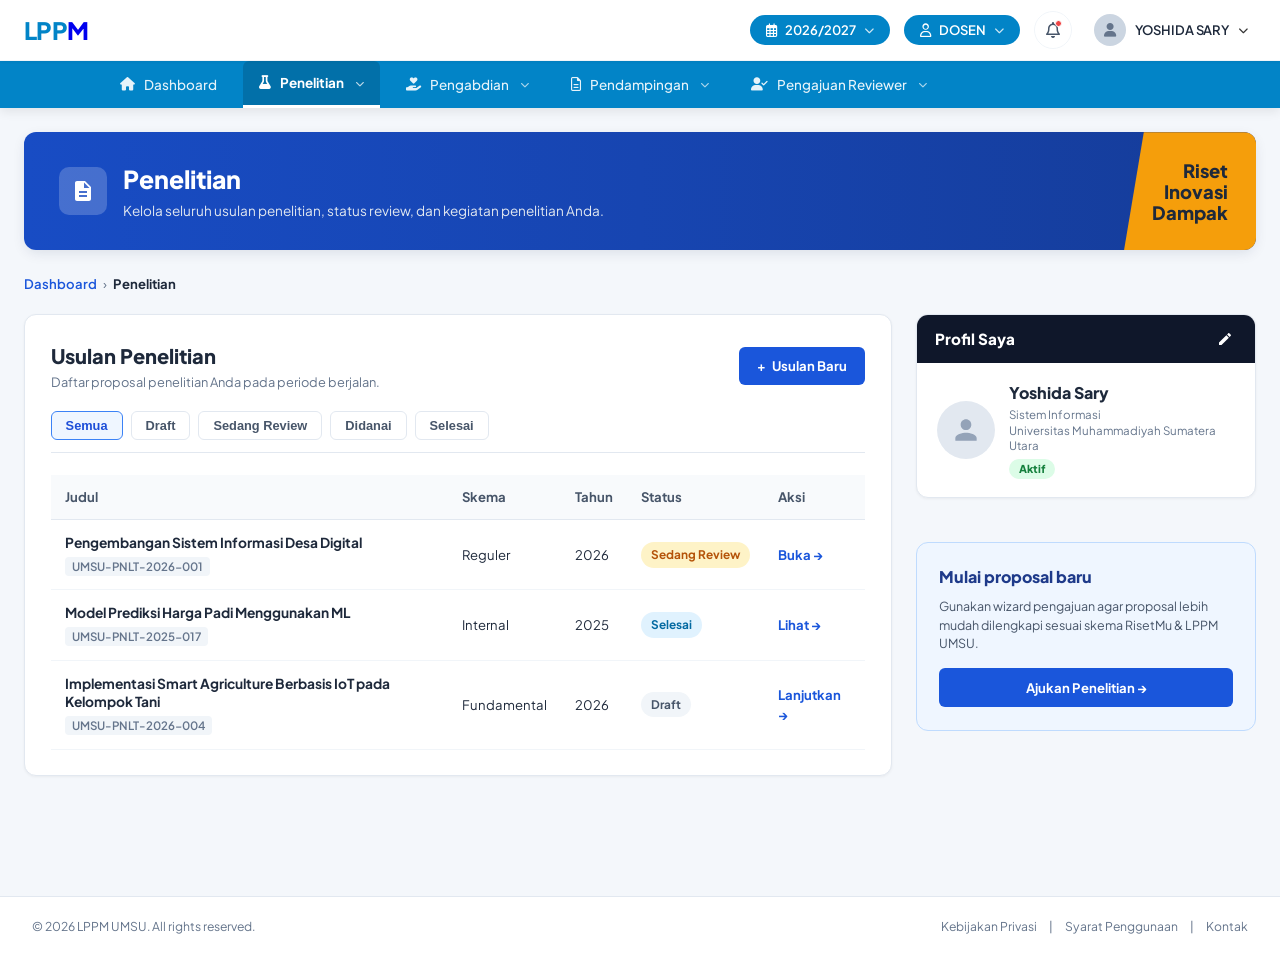
==== penelitian.html @ dc3ca631 "feat(usulan-baru): sinkronkan usulan-baru.html dan stylenya sesuai ok/usulan-baru1.html" ====
<!DOCTYPE html>
<html lang="id">
<head>
  <meta charset="UTF-8">
  <meta name="viewport" content="width=device-width, initial-scale=1.0">
  <title>Daftar Usulan Penelitian - LPPM UMSU</title>
  <meta name="description" content="Monitoring & Kelola Usulan Penelitian Dosen LPPM UMSU">
  <!-- Google Fonts: Plus Jakarta Sans & Inter -->
  <link rel="preconnect" href="https://fonts.googleapis.com">
  <link rel="preconnect" href="https://fonts.gstatic.com" crossorigin>
  <link href="https://fonts.googleapis.com/css2?family=Plus+Jakarta+Sans:wght@400;500;600;700;800&family=Inter:wght@400;500;600;700&display=swap" rel="stylesheet">
  <!-- Font Awesome 6 Icons -->
  <link rel="stylesheet" href="https://cdnjs.cloudflare.com/ajax/libs/font-awesome/6.5.1/css/all.min.css">
  <!-- Stylesheets -->
  <link rel="stylesheet" href="css/style.css?v=10">
  <link rel="stylesheet" href="css/penelitian.css?v=10">
  <link rel="icon" href="data:image/svg+xml,<svg xmlns=%22http://www.w3.org/2000/svg%22 viewBox=%220 0 100 100%22><text y=%22.9em%22 font-size=%2290%22>🎓</text></svg>">
</head>
<body>

  <!-- TOP HEADER / NAVBAR (EXACT MATCH IMAGE 1) -->
  <header class="top-header">
    <div class="header-container">
      <!-- Logo LPPM -->
      <a href="index.html" class="brand-logo" id="brand-logo" title="LPPM Home">
        <div class="brand-name">
          <span class="logo-riset">L<span class="logo-bulb-i">P</span>P</span><span class="logo-mu">M</span>
        </div>
      </a>

      <!-- Right Action Items -->
      <div class="header-actions">
        <!-- Academic Year Dropdown -->
        <div class="dropdown-wrapper">
          <button class="pill-btn nav-dropdown-btn" id="yearDropdownBtn" aria-expanded="false" title="Pilih Periode">
            <i class="fa-regular fa-calendar-days"></i>
            <span id="selectedYear">2026/2027</span>
            <i class="fa-solid fa-chevron-down arrow-icon"></i>
          </button>
          <div class="dropdown-menu" id="yearDropdownMenu">
            <div class="dropdown-item active" data-year="2026/2027"><i class="fa-solid fa-check"></i> 2026/2027 (Aktif)</div>
            <div class="dropdown-item" data-year="2025/2026">2025/2026</div>
            <div class="dropdown-item" data-year="2024/2025">2024/2025</div>
            <div class="dropdown-item" data-year="2023/2024">2023/2024</div>
          </div>
        </div>

        <!-- Role Dropdown -->
        <div class="dropdown-wrapper">
          <button class="pill-btn nav-dropdown-btn" id="roleDropdownBtn" aria-expanded="false" title="Ganti Peran">
            <i class="fa-regular fa-user"></i>
            <span id="selectedRole">DOSEN</span>
            <i class="fa-solid fa-chevron-down arrow-icon"></i>
          </button>
          <div class="dropdown-menu" id="roleDropdownMenu">
            <div class="dropdown-item active" data-role="DOSEN"><i class="fa-solid fa-check"></i> DOSEN</div>
            <div class="dropdown-item" data-role="REVIEWER">REVIEWER</div>
            <div class="dropdown-item" data-role="PENGUSUL">PENGUSUL</div>
            <div class="dropdown-item" data-role="ADMIN LPPM">ADMIN LPPM</div>
          </div>
        </div>

        <!-- Notification Bell -->
        <div class="dropdown-wrapper">
          <button class="icon-btn notif-btn" id="notifBtn" title="Notifikasi">
            <i class="fa-regular fa-bell"></i>
            <span class="notif-badge-dot"></span>
          </button>
          <div class="dropdown-menu notif-menu" id="notifMenu">
            <div class="notif-header">
              <span>Pemberitahuan</span>
              <span class="notif-tag">2 Baru</span>
            </div>
            <div class="notif-list">
              <div class="notif-item unread">
                <div class="notif-icon bg-blue"><i class="fa-solid fa-bullhorn"></i></div>
                <div class="notif-text">
                  <strong>Pengumuman Pendanaan 2026</strong>
                  <p>Administrasi pendanaan proposal penelitian dan PKM telah resmi diumumkan.</p>
                  <small>Hari ini, 08:30 WIB</small>
                </div>
              </div>
              <div class="notif-item unread">
                <div class="notif-icon bg-green"><i class="fa-solid fa-circle-check"></i></div>
                <div class="notif-text">
                  <strong>Proposal Diterima</strong>
                  <p>Pengabdian Kemitraan Masyarakat Ranting Aisyiyah telah disetujui.</p>
                  <small>Kemarin, 14:15 WIB</small>
                </div>
              </div>
            </div>
          </div>
        </div>

        <!-- User Profile Pill -->
        <div class="dropdown-wrapper">
          <button class="user-profile-btn" id="userProfileBtn" aria-expanded="false">
            <div class="user-avatar-circle">
              <i class="fa-solid fa-user"></i>
            </div>
            <span class="user-name">YOSHIDA SARY</span>
            <i class="fa-solid fa-chevron-down arrow-icon"></i>
          </button>
          <div class="dropdown-menu user-menu" id="userMenu">
            <div class="user-menu-header">
              <strong>Yoshida Sary, M.Kom.</strong>
              <small>NIDN: 0123456789</small>
            </div>
            <div class="dropdown-divider"></div>
            <a href="index.html#profil" class="dropdown-item"><i class="fa-regular fa-id-card"></i> Profil Lengkap</a>
            <a href="#" class="dropdown-item" onclick="showToast('Fitur Pengaturan Akun')"><i class="fa-solid fa-sliders"></i> Pengaturan Akun</a>
            <a href="#" class="dropdown-item" onclick="showToast('Fitur Ganti Sandi')"><i class="fa-solid fa-key"></i> Ganti Password</a>
            <div class="dropdown-divider"></div>
            <a href="#" class="dropdown-item text-danger" onclick="showToast('Sesi tetap aktif')"><i class="fa-solid fa-arrow-right-from-bracket"></i> Keluar</a>
          </div>
        </div>
      </div>
    </div>
  </header>

  <!-- SUB NAVIGATION MENU (EXACT MATCH IMAGE 1) -->
  <nav class="sub-nav">
    <div class="sub-nav-container">
      <ul class="nav-links">
        <li class="nav-item">
          <a href="index.html" class="nav-link" id="navDashboard">
            <i class="fa-solid fa-house"></i>
            <span>Dashboard</span>
          </a>
        </li>
        <li class="nav-item has-dropdown active">
          <a href="penelitian.html" class="nav-link">
            <i class="fa-solid fa-flask"></i>
            <span>Penelitian</span>
            <i class="fa-solid fa-chevron-down sub-arrow"></i>
          </a>
          <ul class="sub-dropdown">
            <li><a href="penelitian.html">Usulan Baru</a></li>
            <li><a href="penelitian.html">Riwayat Usulan Penelitian</a></li>
            <li><a href="#" onclick="showToast('Menu Laporan Kemajuan')">Laporan Kemajuan</a></li>
            <li><a href="#" onclick="showToast('Menu Laporan Akhir')">Laporan Akhir</a></li>
          </ul>
        </li>
        <li class="nav-item has-dropdown">
          <a href="#" class="nav-link">
            <i class="fa-solid fa-hand-holding-heart"></i>
            <span>Pengabdian</span>
            <i class="fa-solid fa-chevron-down sub-arrow"></i>
          </a>
          <ul class="sub-dropdown">
            <li><a href="#" onclick="showToast('Menu Usulan Baru Pengabdian')">Usulan Baru Pengabdian</a></li>
            <li><a href="#" onclick="showToast('Menu Riwayat Pengabdian')">Riwayat Usulan Pengabdian</a></li>
            <li><a href="#" onclick="showToast('Menu Laporan Kemajuan')">Laporan Kemajuan</a></li>
            <li><a href="#" onclick="showToast('Menu Laporan Akhir')">Laporan Akhir</a></li>
          </ul>
        </li>
        <li class="nav-item has-dropdown">
          <a href="#" class="nav-link">
            <i class="fa-regular fa-file-lines"></i>
            <span>Pendampingan</span>
            <i class="fa-solid fa-chevron-down sub-arrow"></i>
          </a>
          <ul class="sub-dropdown">
            <li><a href="#" onclick="showToast('Menu Pendampingan Artikel Ilmiah')">Pendampingan Artikel</a></li>
            <li><a href="#" onclick="showToast('Menu Pendampingan Proposal Hibah')">Pendampingan Proposal</a></li>
          </ul>
        </li>
        <li class="nav-item has-dropdown">
          <a href="#" class="nav-link">
            <i class="fa-solid fa-user-check"></i>
            <span>Pengajuan Reviewer</span>
            <i class="fa-solid fa-chevron-down sub-arrow"></i>
          </a>
          <ul class="sub-dropdown">
            <li><a href="#" onclick="showToast('Pendaftaran Reviewer Nasional')">Formulir Pengajuan Reviewer</a></li>
            <li><a href="#" onclick="showToast('Status Pengajuan Reviewer')">Status Seleksi Reviewer</a></li>
          </ul>
        </li>
      </ul>
    </div>
  </nav>


  <!-- MAIN CONTAINER -->
  <main class="app-container">

    <!-- PENELITIAN BANNER WITH YELLOW POLYGON (EXACT SCREENSHOT MATCH) -->
    <div class="penelitian-header-banner">
      <div class="penelitian-header-left">
        <div class="penelitian-header-icon">
          <svg viewBox="0 0 24 24" width="24" height="24" fill="#ffffff"><path d="M14 2H6c-1.1 0-1.99.9-1.99 2L4 20c0 1.1.89 2 1.99 2H18c1.1 0 2-.9 2-2V8l-6-6zm2 16H8v-2h8v2zm0-4H8v-2h8v2zm-3-5V3.5L18.5 9H13z"/></svg>
        </div>
        <div class="penelitian-header-text">
          <h2>Penelitian</h2>
          <p>Kelola seluruh usulan penelitian, status review, dan kegiatan penelitian Anda.</p>
        </div>
      </div>

      <!-- Yellow Angle Polygon Motto -->
      <div class="yellow-motto-polygon">
        <span>Riset</span>
        <span>Inovasi</span>
        <span>Dampak</span>
      </div>
    </div>

    <!-- BREADCRUMB -->
    <div class="breadcrumb-nav">
      <a href="index.html">Dashboard</a> &rsaquo; <span>Penelitian</span>
    </div>

    <!-- 2-COL LAYOUT -->
    <div class="dashboard-grid-layout">

      <!-- LEFT COLUMN: USULAN PENELITIAN TABLE -->
      <div class="grid-col-left">
        <div class="usulan-table-card">
          <div class="usulan-card-header">
            <div>
              <h3>Usulan Penelitian</h3>
              <p>Daftar proposal penelitian Anda pada periode berjalan.</p>
            </div>
            <!-- Button + Usulan Baru links to wizard -->
            <a href="usulan-baru.html" class="btn-primary-blue">
              <span>+</span> Usulan Baru
            </a>
          </div>

          <!-- Filter Tabs -->
          <div class="filter-tabs-row">
            <button class="filter-tab-pill active" data-filter="all">Semua</button>
            <button class="filter-tab-pill" data-filter="draft">Draft</button>
            <button class="filter-tab-pill" data-filter="review">Sedang Review</button>
            <button class="filter-tab-pill" data-filter="funded">Didanai</button>
            <button class="filter-tab-pill" data-filter="done">Selesai</button>
          </div>

          <!-- Data Table -->
          <div class="data-table-container">
            <table class="lppm-table">
              <thead>
                <tr>
                  <th>Judul</th>
                  <th>Skema</th>
                  <th>Tahun</th>
                  <th>Status</th>
                  <th>Aksi</th>
                </tr>
              </thead>
              <tbody>
                <!-- Row 1 -->
                <tr class="proposal-data-row" data-status="review">
                  <td class="proposal-title-cell">
                    <h5>Pengembangan Sistem Informasi Desa Digital</h5>
                    <span>UMSU-PNLT-2026-001</span>
                  </td>
                  <td>Reguler</td>
                  <td>2026</td>
                  <td>
                    <span class="badge-status-pill review">Sedang Review</span>
                  </td>
                  <td>
                    <a href="usulan-baru.html" class="action-link-arrow">Buka &rarr;</a>
                  </td>
                </tr>

                <!-- Row 2 -->
                <tr class="proposal-data-row" data-status="done">
                  <td class="proposal-title-cell">
                    <h5>Model Prediksi Harga Padi Menggunakan ML</h5>
                    <span>UMSU-PNLT-2025-017</span>
                  </td>
                  <td>Internal</td>
                  <td>2025</td>
                  <td>
                    <span class="badge-status-pill done">Selesai</span>
                  </td>
                  <td>
                    <a href="javascript:void(0)" class="action-link-arrow" onclick="showToast('Menampilkan arsip usulan selesai')">Lihat &rarr;</a>
                  </td>
                </tr>

                <!-- Row 3 (Draft example to demonstrate filtering) -->
                <tr class="proposal-data-row" data-status="draft">
                  <td class="proposal-title-cell">
                    <h5>Implementasi Smart Agriculture Berbasis IoT pada Kelompok Tani</h5>
                    <span>UMSU-PNLT-2026-004</span>
                  </td>
                  <td>Fundamental</td>
                  <td>2026</td>
                  <td>
                    <span class="badge-status-pill" style="background:#f1f5f9; color:#475569;">Draft</span>
                  </td>
                  <td>
                    <a href="usulan-baru.html" class="action-link-arrow">Lanjutkan &rarr;</a>
                  </td>
                </tr>
              </tbody>
            </table>
          </div>
        </div>
      </div>

      <!-- RIGHT COLUMN: PROFIL & CALL TO ACTION -->
      <div class="grid-col-right">

        <!-- PROFIL SAYA (COMPACT) -->
        <div class="sidebar-panel-card">
          <div class="panel-navy-header">
            <h3>Profil Saya</h3>
            <button class="panel-header-btn" title="Edit Profil">
              <svg viewBox="0 0 24 24"><path d="M3 17.25V21h3.75L17.81 9.94l-3.75-3.75L3 17.25zM20.71 7.04c.39-.39.39-1.02 0-1.41l-2.34-2.34c-.39-.39-1.02-.39-1.41 0l-1.83 1.83 3.75 3.75 1.83-1.83z"/></svg>
            </button>
          </div>

          <div class="profile-panel-body">
            <div class="profile-avatar-row" style="margin-bottom: 0;">
              <div class="avatar-large-circle">
                <svg viewBox="0 0 24 24"><path d="M12 12c2.21 0 4-1.79 4-4s-1.79-4-4-4-4 1.79-4 4 1.79 4 4 4zm0 2c-2.67 0-8 1.34-8 4v2h16v-2c0-2.66-5.33-4-8-4z"/></svg>
              </div>
              <div class="profile-info-text">
                <h4>Yoshida Sary</h4>
                <p>Sistem Informasi</p>
                <p>Universitas Muhammadiyah Sumatera Utara</p>
                <span class="status-active-pill">Aktif</span>
              </div>
            </div>
          </div>
        </div>

        <!-- MULAI PROPOSAL BARU CTA CARD (MATCHES IMAGE 3) -->
        <div class="new-proposal-cta-card">
          <h4>Mulai proposal baru</h4>
          <p>Gunakan wizard pengajuan agar proposal lebih mudah dilengkapi sesuai skema RisetMu &amp; LPPM UMSU.</p>
          <a href="usulan-baru.html" class="btn-primary-blue" style="justify-content: center; padding: 10px;">
            Ajukan Penelitian &rarr;
          </a>
        </div>

      </div>

    </div>
  </main>

  <!-- FOOTER -->
  <footer class="site-footer">
    <div>&copy; 2026 LPPM UMSU. All rights reserved.</div>
    <div class="footer-links">
      <a href="javascript:void(0)">Kebijakan Privasi</a>
      <span>|</span>
      <a href="javascript:void(0)">Syarat Penggunaan</a>
      <span>|</span>
      <a href="javascript:void(0)">Kontak</a>
    </div>
  </footer>

  <script src="js/app.js"></script>
  <script src="js/penelitian.js"></script>
</body>
</html>
---- css/style.css ----
/* ==========================================================================
   RisetMu Dashboard - Official Design System
   ========================================================================== */

:root {
  --font-main: 'Plus Jakarta Sans', 'Inter', -apple-system, BlinkMacSystemFont, sans-serif;

  /* Primary Theme Palette */
  --primary-navy: #0284c7;
  --primary-navy-dark: #0369a1;
  --primary-navy-light: #38bdf8;
  --accent-blue: #0284c7;
  --accent-cyan: #0ea5e9;

  /* Stat Card Colors */
  --card-coral: #ff3b68;
  --card-coral-end: #ff5c82;
  --card-cyan: #0099bb;
  --card-cyan-end: #00b8dc;
  --card-gold: #f59e0b;
  --card-gold-end: #fbbf24;
  --card-green: #059669;
  --card-green-end: #10b981;

  /* Chart Colors */
  --chart-purple: #7c3aed;
  --chart-pink: #d946ef;

  /* Neutral Palette */
  --bg-page: #f1f3f7;
  --bg-white: #ffffff;
  --border-light: #e2e8f0;
  --border-subtle: #f1f5f9;
  --text-main: #1e293b;
  --text-muted: #64748b;
  --text-light: #94a3b8;
  --text-blue: #1d4ed8;

  /* Elevation Shadows */
  --shadow-sm: 0 1px 3px rgba(0, 0, 0, 0.05);
  --shadow-md: 0 4px 12px rgba(0, 0, 0, 0.04);
  --shadow-lg: 0 10px 25px rgba(0, 0, 0, 0.06);
  --shadow-card: 0 6px 18px rgba(30, 41, 95, 0.06);

  /* Transitions */
  --transition-fast: 0.15s ease;
  --transition-normal: 0.25s ease;
}

/* CSS Reset & Defaults */
*,
*::before,
*::after {
  box-sizing: border-box;
  margin: 0;
  padding: 0;
}

body {
  font-family: var(--font-main);
  background-color: var(--bg-page);
  color: var(--text-main);
  line-height: 1.5;
  min-height: 100vh;
  display: flex;
  flex-direction: column;
  -webkit-font-smoothing: antialiased;
}

/* --------------------------------------------------------------------------
   TOP HEADER
   -------------------------------------------------------------------------- */
.top-header {
  background-color: var(--bg-white);
  border-bottom: 1px solid var(--border-light);
  position: sticky;
  top: 0;
  z-index: 1100;
  box-shadow: var(--shadow-sm);
}

.header-container {
  max-width: 1400px;
  margin: 0 auto;
  padding: 10px 24px;
  display: flex;
  align-items: center;
  justify-content: space-between;
}

/* Brand Logo */
.brand-logo {
  display: flex;
  align-items: center;
  gap: 8px;
  text-decoration: none;
  cursor: pointer;
}

.brand-name {
  font-size: 24px;
  font-weight: 800;
  letter-spacing: -0.03em;
  line-height: 1;
}

.logo-riset {
  color: #0284c7;
  position: relative;
}

.logo-bulb-i {
  color: #0284c7;
  position: relative;
}

/* Header Actions */
.header-actions {
  display: flex;
  align-items: center;
  gap: 14px;
}

.dropdown-wrapper {
  position: relative;
}

.pill-btn {
  background-color: var(--primary-navy);
  color: #ffffff;
  border: none;
  border-radius: 20px;
  padding: 7px 16px;
  font-size: 13px;
  font-weight: 600;
  font-family: var(--font-main);
  display: inline-flex;
  align-items: center;
  gap: 8px;
  cursor: pointer;
  transition: background-color var(--transition-fast), transform var(--transition-fast);
}

.pill-btn:hover {
  background-color: var(--primary-navy-light);
}

.arrow-icon {
  font-size: 10px;
  opacity: 0.8;
  transition: transform var(--transition-fast);
}

.pill-btn[aria-expanded="true"] .arrow-icon,
.user-profile-btn[aria-expanded="true"] .arrow-icon {
  transform: rotate(180deg);
}

/* Notification Button */
.icon-btn.notif-btn {
  width: 38px;
  height: 38px;
  border-radius: 50%;
  background: transparent;
  border: 1px solid var(--border-light);
  color: #475569;
  font-size: 16px;
  display: flex;
  align-items: center;
  justify-content: center;
  position: relative;
  cursor: pointer;
  transition: all var(--transition-fast);
}

.icon-btn.notif-btn:hover {
  background: #f8fafc;
  color: var(--primary-navy);
  border-color: #cbd5e1;
}

.notif-badge-dot {
  position: absolute;
  top: 8px;
  right: 9px;
  width: 7px;
  height: 7px;
  border-radius: 50%;
  background-color: #ef4444;
  border: 1.5px solid #ffffff;
}

/* User Profile Header Button */
.user-profile-btn {
  background: transparent;
  border: none;
  display: flex;
  align-items: center;
  gap: 9px;
  cursor: pointer;
  padding: 4px 8px;
  border-radius: 20px;
  transition: background var(--transition-fast);
  font-family: var(--font-main);
}

.user-profile-btn:hover {
  background: #f1f5f9;
}

.user-avatar-circle {
  width: 32px;
  height: 32px;
  border-radius: 50%;
  background-color: #cbd5e1;
  color: #64748b;
  display: flex;
  align-items: center;
  justify-content: center;
  font-size: 14px;
}

.user-name {
  font-size: 13px;
  font-weight: 600;
  color: var(--text-main);
  letter-spacing: -0.01em;
}

/* Generic Dropdown Menu Styling */
.dropdown-menu {
  position: absolute;
  top: calc(100% + 8px);
  right: 0;
  background: #ffffff;
  border: 1px solid var(--border-light);
  border-radius: 12px;
  box-shadow: var(--shadow-lg);
  min-width: 180px;
  padding: 6px;
  display: none;
  z-index: 1000;
  animation: fadeInDown 0.18s ease-out;
}

.dropdown-menu.show {
  display: block;
}

@keyframes fadeInDown {
  from {
    opacity: 0;
    transform: translateY(-8px);
  }

  to {
    opacity: 1;
    transform: translateY(0);
  }
}

.dropdown-item {
  padding: 8px 14px;
  font-size: 13px;
  color: #334155;
  border-radius: 8px;
  display: flex;
  align-items: center;
  gap: 10px;
  cursor: pointer;
  text-decoration: none;
  transition: background var(--transition-fast), color var(--transition-fast);
}

.dropdown-item:hover {
  background: #f1f5f9;
  color: var(--primary-navy);
}

.dropdown-item.active {
  background: #eff6ff;
  color: var(--accent-blue);
  font-weight: 600;
}

.dropdown-divider {
  height: 1px;
  background-color: var(--border-light);
  margin: 4px 0;
}

.text-danger {
  color: #dc2626 !important;
}

.text-danger:hover {
  background: #fef2f2 !important;
}

/* Notification Menu specific */
.notif-menu {
  width: 320px;
  padding: 0;
  overflow: hidden;
}

.notif-header {
  padding: 12px 16px;
  background: #f8fafc;
  border-bottom: 1px solid var(--border-light);
  display: flex;
  justify-content: space-between;
  align-items: center;
  font-size: 13px;
  font-weight: 700;
  color: var(--text-main);
}

.notif-tag {
  background: #fee2e2;
  color: #dc2626;
  font-size: 11px;
  font-weight: 600;
  padding: 2px 8px;
  border-radius: 12px;
}

.notif-list {
  max-height: 280px;
  overflow-y: auto;
}

.notif-item {
  display: flex;
  gap: 12px;
  padding: 12px 16px;
  border-bottom: 1px solid #f1f5f9;
  cursor: pointer;
  transition: background var(--transition-fast);
}

.notif-item:hover {
  background: #f8fafc;
}

.notif-item.unread {
  background: #f0f7ff;
}

.notif-icon {
  width: 32px;
  height: 32px;
  border-radius: 50%;
  display: flex;
  align-items: center;
  justify-content: center;
  font-size: 14px;
  flex-shrink: 0;
}

.bg-blue {
  background: #dbeafe;
  color: #2563eb;
}

.bg-green {
  background: #dcfce7;
  color: #16a34a;
}

.notif-text strong {
  display: block;
  font-size: 12.5px;
  color: #1e293b;
  margin-bottom: 2px;
}

.notif-text p {
  font-size: 12px;
  color: #64748b;
  margin-bottom: 4px;
  line-height: 1.35;
}

.notif-text small {
  font-size: 11px;
  color: #94a3b8;
}

.user-menu-header {
  padding: 10px 14px 8px;
}

.user-menu-header strong {
  display: block;
  font-size: 13px;
  color: #0f172a;
}

.user-menu-header small {
  font-size: 11.5px;
  color: #64748b;
}

/* --------------------------------------------------------------------------
   SUB NAVIGATION
   -------------------------------------------------------------------------- */
.sub-nav {
  background-color: var(--primary-navy);
  color: #ffffff;
  box-shadow: 0 4px 10px rgba(0, 0, 0, 0.08);
  position: relative;
  z-index: 1000;
  /* Pastikan selalu berada di atas hero-card dan elemen konten */
}

.sub-nav-container {
  max-width: 1400px;
  margin: 0 auto;
  padding: 0 24px;
  position: relative;
}

.nav-item {
  position: relative;
}

.nav-links {
  list-style: none;
  display: flex;
  align-items: center;
  gap: 10px;
  margin-left: 80px;
  overflow: visible;
}

.nav-link {
  display: flex;
  align-items: center;
  gap: 9px;
  padding: 12px 16px;
  color: rgba(255, 255, 255, 0.9);
  text-decoration: none;
  font-size: 13.5px;
  font-weight: 500;
  white-space: nowrap;
  border-radius: 6px 6px 0 0;
  transition: all var(--transition-fast);
}

.nav-link:hover {
  color: #ffffff;
  background-color: rgba(255, 255, 255, 0.08);
}

.nav-item.active .nav-link {
  color: #ffffff;
  font-weight: 700;
  background-color: rgba(0, 0, 0, 0.15);
  border-bottom: 3px solid #ffffff;
}

.sub-arrow {
  font-size: 9px;
  opacity: 0.75;
  margin-left: 2px;
  transition: transform 0.2s ease;
}

.nav-item.has-dropdown:hover .sub-arrow,
.nav-item.has-dropdown.show .sub-arrow {
  transform: rotate(180deg);
}

/* Sub-nav Dropdowns */
.sub-dropdown {
  position: absolute;
  top: 100%;
  left: 0;
  background: #ffffff;
  border-radius: 10px;
  box-shadow: 0 14px 30px rgba(0, 0, 0, 0.22), 0 4px 10px rgba(0, 0, 0, 0.08);
  border: 1px solid #e2e8f0;
  min-width: 220px;
  list-style: none;
  padding: 8px 0;
  display: none;
  z-index: 9999;
}

.sub-dropdown li a {
  display: block;
  padding: 10px 18px;
  font-size: 13px;
  color: #334155;
  text-decoration: none;
  font-weight: 500;
  transition: background var(--transition-fast), color var(--transition-fast);
}

.sub-dropdown li a:hover {
  background: #f1f5f9;
  color: var(--primary-navy);
}

.nav-item.has-dropdown:hover .sub-dropdown,
.nav-item.has-dropdown.show .sub-dropdown {
  display: block;
  animation: fadeInDown 0.18s ease-out;
}

/* --------------------------------------------------------------------------
   MAIN DASHBOARD LAYOUT
   -------------------------------------------------------------------------- */
.main-wrapper {
  max-width: 1400px;
  width: 100%;
  margin: 22px auto;
  padding: 0 24px;
  flex: 1;
}

.dashboard-grid {
  display: grid;
  grid-template-columns: minmax(0, 1fr) 380px;
  gap: 22px;
  align-items: start;
}

/* --------------------------------------------------------------------------
   LEFT COLUMN - HERO BANNER
   -------------------------------------------------------------------------- */
.left-column {
  display: flex;
  flex-direction: column;
  gap: 22px;
}

.hero-card {
  background: linear-gradient(90deg, rgba(2, 132, 199, 0.94) 0%, rgba(3, 105, 161, 0.85) 45%, rgba(2, 132, 199, 0.65) 100%),
    url('../assets/hero_bg.webp') center right / cover no-repeat;
  border-radius: 16px;
  padding: 30px 36px;
  display: flex;
  align-items: center;
  justify-content: space-between;
  position: relative;
  overflow: hidden;
  box-shadow: var(--shadow-card);
  min-height: 285px;
}

/* Decorative Glow Rings */
.banner-glow-circle {
  position: absolute;
  border-radius: 50%;
  pointer-events: none;
}

.circle-1 {
  width: 320px;
  height: 320px;
  right: -40px;
  top: -60px;
  background: radial-gradient(circle, rgba(56, 189, 248, 0.15) 0%, transparent 70%);
}

.circle-2 {
  width: 260px;
  height: 260px;
  left: 20%;
  bottom: -90px;
  background: radial-gradient(circle, rgba(124, 58, 237, 0.12) 0%, transparent 70%);
}

.hero-content {
  max-width: 540px;
  position: relative;
  z-index: 2;
}

.date-badge {
  display: inline-flex;
  align-items: center;
  gap: 8px;
  background: rgba(255, 255, 255, 0.18);
  backdrop-filter: blur(8px);
  -webkit-backdrop-filter: blur(8px);
  border: 1px solid rgba(255, 255, 255, 0.22);
  color: #ffffff;
  padding: 6px 14px;
  border-radius: 8px;
  font-size: 13px;
  font-weight: 600;
  margin-bottom: 16px;
}

.hero-title {
  font-size: 27px;
  font-weight: 800;
  color: #ffffff;
  line-height: 1.25;
  margin-bottom: 6px;
  letter-spacing: -0.02em;
}

.hero-subtitle {
  font-size: 21px;
  font-weight: 700;
  color: #ffffff;
  margin-bottom: 14px;
  letter-spacing: -0.01em;
}

.hero-period-box {
  color: rgba(255, 255, 255, 0.92);
  font-size: 13px;
  line-height: 1.55;
  max-width: 510px;
}

.period-highlight {
  color: #ffffff;
  font-weight: 700;
}

/* Hero Avatar Area & Sparkles */
.hero-avatar-area {
  position: absolute;
  right: 12px;
  bottom: 0;
  width: 250px;
  height: 275px;
  display: flex;
  align-items: flex-end;
  justify-content: flex-end;
  z-index: 2;
  pointer-events: none;
}

.avatar-image-wrapper {
  width: 100%;
  height: 100%;
  position: relative;
  display: flex;
  align-items: flex-end;
  justify-content: flex-end;
}

.hero-3d-character {
  width: auto;
  height: 100%;
  max-height: 275px;
  object-fit: contain;
  object-position: bottom right;
  filter: drop-shadow(0 14px 28px rgba(0, 0, 0, 0.45)) drop-shadow(0 4px 10px rgba(0, 0, 0, 0.3));
  transition: transform 0.4s cubic-bezier(0.34, 1.56, 0.64, 1);
  user-select: none;
  display: block;
}

.hero-card:hover .hero-3d-character {
  transform: scale(1.03) translateY(-2px);
}

/* Floating Sparkle Stars */
.sparkle-star {
  position: absolute;
  color: #fbbf24;
  font-size: 20px;
  pointer-events: none;
  filter: drop-shadow(0 0 6px rgba(251, 191, 36, 0.8));
  animation: sparklePulse 3s infinite ease-in-out;
  user-select: none;
}

.star-1 {
  top: 15px;
  left: 20px;
  font-size: 24px;
  animation-delay: 0s;
}

.star-2 {
  top: 40px;
  right: 15px;
  font-size: 16px;
  animation-delay: 0.8s;
}

.star-3 {
  bottom: 25px;
  left: 10px;
  font-size: 18px;
  animation-delay: 1.5s;
}

.star-4 {
  bottom: 40px;
  right: 10px;
  font-size: 22px;
  animation-delay: 2.2s;
}

.star-5 {
  top: 50%;
  left: -20px;
  font-size: 16px;
  animation-delay: 1.1s;
}

@keyframes sparklePulse {
  0%, 100% {
    transform: scale(0.85) rotate(0deg);
    opacity: 0.7;
  }
  50% {
    transform: scale(1.25) rotate(25deg);
    opacity: 1;
  }
}

/* --------------------------------------------------------------------------
   STATS GRID (4 CARDS)
   -------------------------------------------------------------------------- */
.stats-grid {
  display: grid;
  grid-template-columns: repeat(2, 1fr);
  gap: 18px;
}

.stat-card {
  border-radius: 12px;
  padding: 20px 24px;
  color: #ffffff;
  display: flex;
  align-items: center;
  justify-content: space-between;
  cursor: pointer;
  position: relative;
  overflow: hidden;
  transition: transform var(--transition-normal), box-shadow var(--transition-normal);
}

.stat-card:hover {
  transform: translateY(-4px);
}

.stat-content {
  display: flex;
  align-items: center;
  gap: 20px;
}

.stat-number {
  font-size: 44px;
  font-weight: 800;
  line-height: 1;
  letter-spacing: -0.02em;
}

.stat-text-group {
  display: flex;
  flex-direction: column;
}

.stat-title {
  font-size: 16px;
  font-weight: 700;
  line-height: 1.3;
}

.stat-desc {
  font-size: 12px;
  opacity: 0.92;
  font-weight: 500;
}

.stat-icon-wrapper {
  position: relative;
}

.stat-icon-circle {
  width: 48px;
  height: 48px;
  border-radius: 50%;
  background: rgba(255, 255, 255, 0.22);
  display: flex;
  align-items: center;
  justify-content: center;
  font-size: 20px;
  position: relative;
  backdrop-filter: blur(4px);
  -webkit-backdrop-filter: blur(4px);
  border: 1px solid rgba(255, 255, 255, 0.25);
}

.stat-mini-badge {
  position: absolute;
  font-size: 10px;
  bottom: 12px;
  right: 12px;
}

/* Specific Card Themes */
.stat-card-coral {
  background: linear-gradient(135deg, var(--card-coral) 0%, var(--card-coral-end) 100%);
  box-shadow: 0 6px 20px rgba(255, 59, 104, 0.28);
}

.stat-card-coral:hover {
  box-shadow: 0 10px 24px rgba(255, 59, 104, 0.38);
}

.stat-card-cyan {
  background: linear-gradient(135deg, var(--card-cyan) 0%, var(--card-cyan-end) 100%);
  box-shadow: 0 6px 20px rgba(0, 153, 187, 0.28);
}

.stat-card-cyan:hover {
  box-shadow: 0 10px 24px rgba(0, 153, 187, 0.38);
}

.stat-card-gold {
  background: linear-gradient(135deg, var(--card-gold) 0%, var(--card-gold-end) 100%);
  box-shadow: 0 6px 20px rgba(245, 158, 11, 0.28);
}

.stat-card-gold:hover {
  box-shadow: 0 10px 24px rgba(245, 158, 11, 0.38);
}

.stat-card-green {
  background: linear-gradient(135deg, var(--card-green) 0%, var(--card-green-end) 100%);
  box-shadow: 0 6px 20px rgba(5, 150, 105, 0.28);
}

.stat-card-green:hover {
  box-shadow: 0 10px 24px rgba(5, 150, 105, 0.38);
}

/* --------------------------------------------------------------------------
   CHART CARD
   -------------------------------------------------------------------------- */
.chart-card {
  background-color: var(--bg-white);
  border-radius: 14px;
  padding: 24px 28px;
  box-shadow: var(--shadow-card);
}

.chart-header {
  display: flex;
  align-items: flex-start;
  justify-content: space-between;
  margin-bottom: 20px;
}

.chart-title {
  font-size: 18px;
  font-weight: 700;
  color: var(--primary-navy);
  margin-bottom: 3px;
}

.chart-subtitle {
  font-size: 12.5px;
  color: var(--text-muted);
}

.chart-legend-custom {
  display: flex;
  align-items: center;
  gap: 16px;
}

.legend-pill {
  background: transparent;
  border: none;
  font-family: var(--font-main);
  font-size: 13px;
  font-weight: 600;
  color: #475569;
  display: flex;
  align-items: center;
  gap: 7px;
  cursor: pointer;
  padding: 4px 8px;
  border-radius: 6px;
  transition: all var(--transition-fast);
}

.legend-pill:hover {
  background: #f1f5f9;
}

.legend-dot {
  width: 10px;
  height: 10px;
  border-radius: 50%;
  display: inline-block;
}

.dot-purple {
  background-color: var(--chart-purple);
}

.dot-pink {
  background-color: var(--chart-pink);
}

.chart-canvas-container {
  position: relative;
  width: 100%;
  height: 270px;
}

/* --------------------------------------------------------------------------
   RIGHT COLUMN - PROFILE & RIWAYAT USULAN
   -------------------------------------------------------------------------- */
.right-column {
  display: flex;
  flex-direction: column;
  gap: 22px;
}

/* Generic Panel Header & Box */
.profile-card,
.history-card {
  background-color: var(--bg-white);
  border-radius: 12px;
  overflow: hidden;
  box-shadow: var(--shadow-card);
}

.panel-header {
  background-color: var(--primary-navy);
  color: #ffffff;
  padding: 14px 20px;
  display: flex;
  align-items: center;
  justify-content: space-between;
}

.panel-title {
  font-size: 15px;
  font-weight: 700;
  letter-spacing: -0.01em;
}

.panel-actions {
  display: flex;
  align-items: center;
  gap: 8px;
}

.panel-btn-icon {
  width: 28px;
  height: 28px;
  border-radius: 6px;
  background: rgba(255, 255, 255, 0.2);
  border: none;
  color: #ffffff;
  display: flex;
  align-items: center;
  justify-content: center;
  font-size: 12px;
  cursor: pointer;
  transition: background var(--transition-fast);
}

.panel-btn-icon:hover {
  background: rgba(255, 255, 255, 0.35);
}

.panel-btn-pill {
  height: 28px;
  padding: 0 12px;
  border-radius: 6px;
  background: rgba(255, 255, 255, 0.2);
  border: none;
  color: #ffffff;
  font-family: var(--font-main);
  font-size: 12px;
  font-weight: 600;
  display: inline-flex;
  align-items: center;
  gap: 6px;
  cursor: pointer;
  transition: background var(--transition-fast);
}

.panel-btn-pill:hover {
  background: rgba(255, 255, 255, 0.35);
}

.sync-icon.rotating {
  animation: spin 1s linear infinite;
}

@keyframes spin {
  from {
    transform: rotate(0deg);
  }

  to {
    transform: rotate(360deg);
  }
}

/* Profile Body */
.panel-body.profile-body {
  padding: 20px;
}

.profile-meta {
  display: flex;
  align-items: center;
  gap: 16px;
  margin-bottom: 22px;
}

.profile-avatar-large {
  width: 58px;
  height: 58px;
  border-radius: 50%;
  background-color: #cbd5e1;
  color: #64748b;
  display: flex;
  align-items: center;
  justify-content: center;
  font-size: 26px;
  flex-shrink: 0;
}

.lecturer-name {
  font-size: 16px;
  font-weight: 700;
  color: var(--text-main);
  line-height: 1.25;
}

.lecturer-dept {
  font-size: 12.5px;
  color: #475569;
  font-weight: 500;
  margin-top: 2px;
}

.lecturer-univ {
  font-size: 12px;
  color: #64748b;
  margin-top: 1px;
}

/* 3 Metrics Row */
.profile-metrics-row {
  display: flex;
  align-items: stretch;
  justify-content: space-between;
  border-top: 1px solid var(--border-light);
  padding-top: 16px;
}

.metric-col {
  flex: 1;
  display: flex;
  flex-direction: column;
  align-items: center;
  text-align: center;
  padding: 0 4px;
}

.metric-label {
  font-size: 11px;
  font-weight: 600;
  color: #334155;
  margin-bottom: 4px;
  min-height: 28px;
  display: flex;
  align-items: center;
  justify-content: center;
}

.metric-value {
  font-size: 20px;
  font-weight: 800;
  color: var(--accent-blue);
  line-height: 1.2;
}

.metric-divider {
  width: 1px;
  background-color: var(--border-light);
  margin: 4px 0;
}

/* Riwayat Usulan Body */
.panel-body.history-body {
  padding: 16px 20px 20px;
  display: flex;
  flex-direction: column;
  gap: 16px;
}

.history-section {
  display: flex;
  flex-direction: column;
  gap: 6px;
}

.section-title-bar {
  display: flex;
  align-items: center;
  justify-content: space-between;
}

.history-sec-heading {
  font-size: 13.5px;
  font-weight: 700;
  color: var(--text-main);
}

.more-link {
  font-size: 12px;
  color: var(--text-blue);
  text-decoration: none;
  font-weight: 500;
  transition: opacity var(--transition-fast);
}

.more-link:hover {
  text-decoration: underline;
  opacity: 0.8;
}

.history-list {
  list-style: none;
  display: flex;
  flex-direction: column;
  gap: 8px;
}

.history-item,
.empty-item {
  display: flex;
  align-items: flex-start;
  gap: 8px;
  font-size: 12px;
  line-height: 1.45;
}

.bullet-circle {
  width: 6px;
  height: 6px;
  border-radius: 50%;
  border: 1.5px solid #94a3b8;
  margin-top: 5px;
  flex-shrink: 0;
}

.empty-item {
  color: var(--text-muted);
}

.proposal-title-link {
  color: var(--text-blue);
  text-decoration: none;
  font-weight: 500;
  transition: color var(--transition-fast);
}

.proposal-title-link:hover {
  text-decoration: underline;
  color: #1e40af;
}

/* --------------------------------------------------------------------------
   FOOTER
   -------------------------------------------------------------------------- */
.main-footer {
  margin-top: auto;
  padding: 24px 0 32px;
}

.footer-container {
  max-width: 1400px;
  margin: 0 auto;
  padding: 0 24px;
}

.footer-container p {
  font-size: 13px;
  color: #64748b;
}

/* --------------------------------------------------------------------------
   MODALS
   -------------------------------------------------------------------------- */
.modal-overlay {
  position: fixed;
  inset: 0;
  background-color: rgba(15, 23, 42, 0.55);
  backdrop-filter: blur(4px);
  -webkit-backdrop-filter: blur(4px);
  display: none;
  align-items: center;
  justify-content: center;
  z-index: 2000;
  padding: 16px;
  animation: fadeIn 0.2s ease-out;
}

.modal-overlay.show {
  display: flex;
}

@keyframes fadeIn {
  from {
    opacity: 0;
  }

  to {
    opacity: 1;
  }
}

.modal-box {
  background-color: #ffffff;
  border-radius: 16px;
  max-width: 650px;
  width: 100%;
  box-shadow: 0 20px 40px rgba(0, 0, 0, 0.2);
  overflow: hidden;
  animation: scaleUp 0.22s cubic-bezier(0.34, 1.56, 0.64, 1);
}

@keyframes scaleUp {
  from {
    opacity: 0;
    transform: scale(0.95) translateY(10px);
  }

  to {
    opacity: 1;
    transform: scale(1) translateY(0);
  }
}

.modal-header {
  background-color: var(--primary-navy);
  color: #ffffff;
  padding: 16px 22px;
  display: flex;
  align-items: center;
  justify-content: space-between;
}

.modal-header-title {
  display: flex;
  align-items: center;
  gap: 10px;
  font-size: 15px;
  font-weight: 700;
}

.modal-close-btn {
  background: transparent;
  border: none;
  color: rgba(255, 255, 255, 0.8);
  font-size: 24px;
  cursor: pointer;
  line-height: 1;
  padding: 0 4px;
  transition: color var(--transition-fast);
}

.modal-close-btn:hover {
  color: #ffffff;
}

.modal-body {
  padding: 22px;
  max-height: 75vh;
  overflow-y: auto;
}

.modal-footer {
  background: #f8fafc;
  border-top: 1px solid var(--border-light);
  padding: 14px 22px;
  display: flex;
  align-items: center;
  justify-content: flex-end;
  gap: 12px;
}

/* Modal form controls */
.form-group {
  margin-bottom: 16px;
}

.form-group label {
  display: block;
  font-size: 12.5px;
  font-weight: 600;
  color: #334155;
  margin-bottom: 6px;
}

.form-input {
  width: 100%;
  padding: 9px 12px;
  border: 1px solid var(--border-light);
  border-radius: 8px;
  font-family: var(--font-main);
  font-size: 13px;
  color: var(--text-main);
  transition: border-color var(--transition-fast), box-shadow var(--transition-fast);
}

.form-input:focus {
  outline: none;
  border-color: var(--accent-blue);
  box-shadow: 0 0 0 3px rgba(2, 132, 199, 0.15);
}

.form-row {
  display: grid;
  grid-template-columns: 1fr 1fr;
  gap: 14px;
}

.modal-actions-right {
  display: flex;
  justify-content: flex-end;
  gap: 10px;
  margin-top: 20px;
}

/* Buttons */
.btn {
  padding: 8px 18px;
  border-radius: 8px;
  font-size: 13px;
  font-weight: 600;
  font-family: var(--font-main);
  cursor: pointer;
  border: none;
  display: inline-flex;
  align-items: center;
  gap: 8px;
  transition: all var(--transition-fast);
}

.btn-secondary {
  background: #e2e8f0;
  color: #334155;
}

.btn-secondary:hover {
  background: #cbd5e1;
}

.btn-primary {
  background: var(--accent-blue);
  color: #ffffff;
}

.btn-primary:hover {
  background: #0369a1;
}

/* Proposal Metadata Details in Modal */
.detail-table {
  width: 100%;
  border-collapse: collapse;
}

.detail-table tr {
  border-bottom: 1px solid #f1f5f9;
}

.detail-table th {
  text-align: left;
  padding: 10px 8px;
  font-size: 12.5px;
  color: #64748b;
  width: 32%;
  font-weight: 600;
}

.detail-table td {
  padding: 10px 8px;
  font-size: 13px;
  color: #1e293b;
}

.status-pill-success {
  display: inline-block;
  background-color: #dcfce7;
  color: #15803d;
  font-size: 11.5px;
  font-weight: 700;
  padding: 3px 10px;
  border-radius: 12px;
}

/* --------------------------------------------------------------------------
   TOAST NOTIFICATION
   -------------------------------------------------------------------------- */
.toast-container {
  position: fixed;
  bottom: 24px;
  right: 24px;
  display: flex;
  flex-direction: column;
  gap: 10px;
  z-index: 3000;
}

.toast {
  background: #ffffff;
  border-left: 4px solid var(--accent-blue);
  box-shadow: 0 10px 30px rgba(0, 0, 0, 0.12);
  border-radius: 8px;
  padding: 12px 18px;
  font-size: 13px;
  color: #1e293b;
  display: flex;
  align-items: center;
  gap: 12px;
  min-width: 280px;
  animation: slideToast 0.25s ease-out;
}

.toast.toast-success {
  border-left-color: #10b981;
}

@keyframes slideToast {
  from {
    opacity: 0;
    transform: translateX(30px);
  }

  to {
    opacity: 1;
    transform: translateX(0);
  }
}

/* --------------------------------------------------------------------------
   RESPONSIVE MEDIA QUERIES
   -------------------------------------------------------------------------- */
@media (max-width: 1024px) {
  .dashboard-grid {
    grid-template-columns: 1fr;
  }

  .right-column {
    display: grid;
    grid-template-columns: 1fr 1fr;
    gap: 18px;
  }
}

@media (max-width: 768px) {
  .right-column {
    grid-template-columns: 1fr;
  }

  .stats-grid {
    grid-template-columns: 1fr;
  }

  .hero-card {
    flex-direction: column;
    text-align: center;
    padding: 24px 20px;
  }

  .hero-content {
    max-width: 100%;
    margin-bottom: 20px;
  }

  .hero-period-box {
    margin: 0 auto;
  }

  .header-container {
    flex-direction: column;
    gap: 14px;
  }

  .header-actions {
    flex-wrap: wrap;
    justify-content: center;
  }
}

/* ==========================================================================
   SIDEBAR PANEL CARDS (SESUAI FOLDER ARYA: RIWAYAT USULAN & PENGUMUMAN)
   ========================================================================== */
.sidebar-panel-card {
  background: var(--bg-white);
  border-radius: 12px;
  box-shadow: var(--shadow-card);
  border: 1px solid var(--border-light);
  overflow: hidden;
}

.panel-navy-header {
  background: var(--primary-navy);
  color: #ffffff;
  padding: 12px 18px;
  display: flex;
  align-items: center;
  justify-content: space-between;
}

.panel-navy-header h3 {
  font-size: 0.95rem;
  font-weight: 800;
  color: #ffffff;
  margin: 0;
}

.panel-header-link {
  color: #93c5fd;
  text-decoration: none;
  font-size: 0.75rem;
  font-weight: 700;
  transition: opacity 0.15s ease;
}

.panel-header-link:hover {
  text-decoration: underline;
  opacity: 0.85;
}

.history-cards-list {
  padding: 14px 16px;
  display: flex;
  flex-direction: column;
  gap: 10px;
}

.history-item-row {
  display: flex;
  align-items: flex-start;
  gap: 12px;
  padding: 10px 12px;
  border-radius: 10px;
  background: #f8fafc;
  border: 1px solid #e2e8f0;
  transition: all 0.2s ease;
  cursor: pointer;
}

.history-item-row:hover {
  background: #ffffff;
  border-color: #cbd5e1;
  box-shadow: 0 4px 12px rgba(0, 0, 0, 0.06);
  transform: translateY(-1px);
}

.item-badge-icon {
  width: 32px;
  height: 32px;
  border-radius: 8px;
  display: flex;
  align-items: center;
  justify-content: center;
  flex-shrink: 0;
  font-size: 0.85rem;
}

.item-badge-icon.blue {
  background: #dbeafe;
  color: #1e40af;
}

.item-badge-icon.green {
  background: #dcfce7;
  color: #166534;
}

.item-badge-icon.pink {
  background: #fce7f3;
  color: #9d174d;
}

.history-item-body {
  display: flex;
  flex-direction: column;
  flex: 1;
  min-width: 0;
}

.history-item-title {
  font-size: 0.82rem;
  font-weight: 700;
  color: #1e293b;
  line-height: 1.35;
  margin-bottom: 4px;
  white-space: nowrap;
  overflow: hidden;
  text-overflow: ellipsis;
}

.history-item-meta {
  display: flex;
  align-items: center;
  justify-content: space-between;
  gap: 8px;
}

.history-item-scheme {
  font-size: 0.7rem;
  color: #64748b;
  white-space: nowrap;
  overflow: hidden;
  text-overflow: ellipsis;
}

.badge-status-pill {
  font-size: 0.68rem;
  font-weight: 700;
  padding: 2px 8px;
  border-radius: 6px;
  white-space: nowrap;
  flex-shrink: 0;
}

.badge-status-pill.review {
  background: #fef3c7;
  color: #b45309;
}

.badge-status-pill.funded {
  background: #dcfce7;
  color: #15803d;
}

.badge-status-pill.done {
  background: #e0f2fe;
  color: #0369a1;
}

.announcement-list {
  padding: 14px 16px;
  display: flex;
  flex-direction: column;
  gap: 10px;
}

.announcement-item {
  display: flex;
  align-items: flex-start;
  gap: 12px;
  padding: 10px 12px;
  border-radius: 10px;
  background: #f8fafc;
  border: 1px solid #e2e8f0;
  cursor: pointer;
  transition: all 0.2s ease;
}

.announcement-item:hover {
  background: #ffffff;
  border-color: #cbd5e1;
  box-shadow: 0 4px 12px rgba(0, 0, 0, 0.06);
  transform: translateY(-1px);
}

.announcement-icon {
  width: 32px;
  height: 32px;
  border-radius: 8px;
  background: #e0f2fe;
  color: #0284c7;
  display: flex;
  align-items: center;
  justify-content: center;
  font-size: 0.85rem;
  flex-shrink: 0;
}

.announcement-title {
  font-size: 0.8rem;
  font-weight: 700;
  color: #1e293b;
  line-height: 1.35;
  margin: 0;
}

.announcement-date {
  font-size: 0.7rem;
  color: #94a3b8;
  margin-top: 3px;
}

/* ==========================================================================
   DASHBOARD BOTTOM SECTION: PELUANG EKSTERNAL & PROPOSAL SAYA (SIDE-BY-SIDE)
   ========================================================================== */
.dashboard-bottom-section {
  max-width: 1400px;
  margin: 24px auto 0 auto;
  display: grid;
  grid-template-columns: 1fr 1fr;
  gap: 20px;
  align-items: stretch;
}

@media (max-width: 1080px) {
  .dashboard-bottom-section {
    grid-template-columns: 1fr;
  }
}

.bottom-card {
  background: var(--bg-white);
  border: 1px solid var(--border-light);
  border-radius: 12px;
  padding: 22px 24px;
  box-shadow: var(--shadow-sm);
  display: flex;
  flex-direction: column;
}

.bottom-card-title {
  font-size: 1.05rem;
  font-weight: 800;
  color: #1e3a8a;
  margin-bottom: 6px;
}

.bottom-card-desc {
  font-size: 0.78rem;
  color: var(--text-muted);
  line-height: 1.5;
  margin-bottom: 16px;
}

.bottom-table-wrapper {
  width: 100%;
  overflow-x: auto;
  flex: 1;
}

.bottom-table {
  width: 100%;
  border-collapse: collapse;
  text-align: left;
  font-size: 0.8rem;
}

.bottom-table th {
  color: #64748b;
  font-size: 0.7rem;
  font-weight: 700;
  letter-spacing: 0.5px;
  padding: 10px 10px;
  border-bottom: 1px solid #e2e8f0;
  text-transform: uppercase;
  white-space: nowrap;
}

.bottom-table td {
  padding: 12px 10px;
  border-bottom: 1px solid #f1f5f9;
  color: var(--text-main);
  vertical-align: middle;
}

.bottom-table tr:last-child td {
  border-bottom: none;
}

/* Source Badges */
.source-tag {
  display: inline-flex;
  align-items: center;
  justify-content: center;
  padding: 3px 10px;
  border-radius: 6px;
  font-size: 0.7rem;
  font-weight: 800;
  letter-spacing: 0.3px;
  white-space: nowrap;
}

.tag-risetmu {
  background: #dcfce7;
  color: #15803d;
}

.tag-bima {
  background: #fef3c7;
  color: #b45309;
}

.tag-kemenag {
  background: #fef9c3;
  color: #a16207;
}

.tag-brin {
  background: #ffedd5;
  color: #c2410c;
}

/* Status Badges */
.status-badge-pill {
  display: inline-flex;
  align-items: center;
  padding: 3px 10px;
  border-radius: 9999px;
  font-size: 0.72rem;
  font-weight: 700;
  white-space: nowrap;
}

.status-badge-review {
  background: #fef3c7;
  color: #b45309;
}

.status-badge-approved {
  background: #dcfce7;
  color: #15803d;
}

.status-badge-draft {
  background: #f1f5f9;
  color: #64748b;
}

/* Progress bar */
.progress-cell {
  display: flex;
  align-items: center;
  gap: 10px;
  white-space: nowrap;
}

.progress-track {
  width: 70px;
  height: 8px;
  background-color: #e2e8f0;
  border-radius: 9999px;
  overflow: hidden;
  flex-shrink: 0;
}

.progress-fill {
  height: 100%;
  background-color: #1e3a8a;
  border-radius: 9999px;
}

.progress-text {
  font-size: 0.76rem;
  font-weight: 700;
  color: #334155;
  min-width: 28px;
}

/* Pill Action Buttons */
.btn-pill-action {
  display: inline-flex;
  align-items: center;
  justify-content: center;
  gap: 4px;
  border: 1.5px solid #0284c7;
  color: #0284c7;
  background: transparent;
  padding: 5px 14px;
  border-radius: 9999px;
  font-size: 0.76rem;
  font-weight: 600;
  cursor: pointer;
  text-decoration: none;
  transition: all 0.15s ease;
  white-space: nowrap;
}

.btn-pill-action:hover {
  background: #0284c7;
  color: #ffffff;
  box-shadow: 0 2px 6px rgba(2, 132, 199, 0.25);
}
---- css/penelitian.css ----
:root {
  --primary-blue: #1a56db;
  --border-color: #cbd5e1;
  --font-heading: 'Plus Jakarta Sans', -apple-system, BlinkMacSystemFont, sans-serif;
}

@import url('https://fonts.googleapis.com/css2?family=Plus+Jakarta+Sans:wght@400;500;600;700;800&family=Outfit:wght@500;600;700;800;900&display=swap');

:root {
  --primary-blue: #1a56db;
  --primary-hover: #1e40af;
  --navy-dark: #0f172a;
  --navy-header: #1e293b;
  --bg-body: #f4f7fb;
  --card-bg: #ffffff;
  --text-main: #1e293b;
  --text-muted: #64748b;
  --text-light: #94a3b8;
  --border-color: #e2e8f0;
  --border-light: #f1f5f9;

  /* UMSU & LPPM Palette */
  --umsu-yellow: #f59e0b;
  --umsu-yellow-bright: #fbbf24;
  --umsu-blue-hero: #1952d4;
  --umsu-blue-dark: #133ea3;

  /* Stat Card Colors */
  --stat-penelitian: #f43f5e;
  --stat-pengabdian: #0284c7;
  --stat-artikel: #f59e0b;
  --stat-proposal: #10b981;

  --font-main: 'Plus Jakarta Sans', -apple-system, BlinkMacSystemFont, 'Segoe UI', Roboto, sans-serif;
  --font-heading: 'Outfit', sans-serif;

  --shadow-sm: 0 1px 3px rgba(0, 0, 0, 0.05);
  --shadow-md: 0 4px 14px -2px rgba(20, 35, 70, 0.08);
  --shadow-lg: 0 10px 25px -5px rgba(20, 35, 70, 0.12);
  --radius-sm: 6px;
  --radius-md: 10px;
  --radius-lg: 16px;
}

* {
  box-sizing: border-box;
  margin: 0;
  padding: 0;
}

body {
  font-family: var(--font-main);
  background-color: var(--bg-body);
  color: var(--text-main);
  line-height: 1.5;
  -webkit-font-smoothing: antialiased;
}

/* ==========================================================================
   Modul Penelitian & Usulan Baru - LPPM UMSU & RisetMu
   Dibuat khusus untuk Branch: arya
   ========================================================================== */

/* --------------------------------------------------------------------------
   PAGE: PENELITIAN.HTML (DAFTAR USULAN)
   -------------------------------------------------------------------------- */
.penelitian-header-banner {
  background: linear-gradient(90deg, #184cc4 0%, #1745b1 50%, #153c99 100%);
  border-radius: 12px;
  padding: 1.8rem 2.2rem;
  color: #ffffff;
  position: relative;
  overflow: hidden;
  margin-bottom: 1.5rem;
  display: flex;
  justify-content: space-between;
  align-items: center;
  box-shadow: 0 4px 14px -2px rgba(20, 35, 70, 0.12);
}

.penelitian-header-left {
  display: flex;
  align-items: center;
  gap: 16px;
  z-index: 2;
}

.penelitian-header-icon {
  width: 48px;
  height: 48px;
  background: rgba(255, 255, 255, 0.2);
  border-radius: 10px;
  display: flex;
  align-items: center;
  justify-content: center;
  flex-shrink: 0;
}

.penelitian-header-icon i,
.penelitian-header-icon svg {
  width: 24px;
  height: 24px;
  fill: #ffffff;
}

.penelitian-header-text h2 {
  font-family: 'Plus Jakarta Sans', sans-serif;
  font-size: 1.55rem;
  font-weight: 800;
  margin-bottom: 3px;
  color: #ffffff;
}

.penelitian-header-text p {
  font-size: 0.85rem;
  color: #e2e8f0;
}

.yellow-motto-polygon {
  background: #f59e0b;
  color: #1e293b;
  padding: 14px 28px;
  clip-path: polygon(15% 0%, 100% 0%, 100% 100%, 0% 100%);
  position: absolute;
  right: 0;
  top: 0;
  bottom: 0;
  display: flex;
  flex-direction: column;
  justify-content: center;
  align-items: flex-end;
  font-family: 'Plus Jakarta Sans', sans-serif;
  font-size: 1.15rem;
  font-weight: 900;
  line-height: 1.15;
  z-index: 1;
}

.breadcrumb-nav {
  font-size: 0.82rem;
  color: #64748b;
  margin-bottom: 1.25rem;
  display: flex;
  align-items: center;
  gap: 6px;
}

.breadcrumb-nav a {
  color: #1a56db;
  text-decoration: none;
  font-weight: 600;
}

.breadcrumb-nav a:hover {
  text-decoration: underline;
}

.breadcrumb-nav span {
  color: #1e293b;
  font-weight: 700;
}

.usulan-table-card {
  background: #ffffff;
  border: 1px solid #e2e8f0;
  border-radius: 12px;
  padding: 1.6rem;
  box-shadow: 0 1px 3px rgba(0, 0, 0, 0.05);
}

.usulan-card-header {
  display: flex;
  justify-content: space-between;
  align-items: center;
  margin-bottom: 1.2rem;
}

.usulan-card-header h3 {
  font-size: 1.25rem;
  font-weight: 800;
  color: #1e293b;
  margin-bottom: 2px;
}

.usulan-card-header p {
  font-size: 0.8rem;
  color: #64748b;
}

.btn-primary-blue {
  background: #1a56db;
  color: #ffffff !important;
  border: none;
  padding: 9px 18px;
  border-radius: 6px;
  font-size: 0.82rem;
  font-weight: 700;
  cursor: pointer;
  display: inline-flex;
  align-items: center;
  gap: 6px;
  text-decoration: none;
  transition: background 0.15s, transform 0.1s;
}

.btn-primary-blue:hover {
  background: #1e40af;
  transform: translateY(-1px);
}

.filter-tabs-row {
  display: flex;
  gap: 8px;
  margin-bottom: 1.4rem;
  border-bottom: 1px solid #e2e8f0;
  padding-bottom: 12px;
  overflow-x: auto;
}

.filter-tab-pill {
  background: #ffffff;
  border: 1px solid #e2e8f0;
  color: #475569;
  padding: 6px 14px;
  border-radius: 6px;
  font-size: 0.8rem;
  font-weight: 600;
  cursor: pointer;
  transition: all 0.15s;
  white-space: nowrap;
}

.filter-tab-pill:hover {
  background: #f8fafc;
  border-color: #cbd5e1;
}

.filter-tab-pill.active {
  background: #eff6ff;
  border-color: #3b82f6;
  color: #1d4ed8;
  font-weight: 700;
}

.data-table-container {
  width: 100%;
  overflow-x: auto;
}

.lppm-table {
  width: 100%;
  border-collapse: collapse;
  text-align: left;
  font-size: 0.82rem;
}

.lppm-table th {
  background: #f8fafc;
  color: #475569;
  font-weight: 700;
  padding: 12px 14px;
  border-bottom: 1px solid #e2e8f0;
}

.lppm-table td {
  padding: 14px;
  border-bottom: 1px solid #f1f5f9;
  color: #1e293b;
  vertical-align: middle;
}

.proposal-title-cell h5 {
  font-size: 0.86rem;
  font-weight: 700;
  color: #1e293b;
  margin-bottom: 3px;
  line-height: 1.35;
}

.proposal-title-cell span {
  font-size: 0.72rem;
  color: #64748b;
  background: #f1f5f9;
  padding: 2px 7px;
  border-radius: 4px;
  font-weight: 600;
}

.badge-status-pill {
  display: inline-flex;
  align-items: center;
  padding: 4px 10px;
  border-radius: 9999px;
  font-size: 0.74rem;
  font-weight: 700;
}

.badge-status-pill.review,
.badge-warning-review {
  background: #fef3c7;
  color: #b45309;
}

.badge-status-pill.done,
.badge-success-done {
  background: #e0f2fe;
  color: #0369a1;
}

.badge-status-pill.draft,
.badge-secondary-draft {
  background: #f1f5f9;
  color: #475569;
}

.badge-emerald-funded {
  background: #d1fae5;
  color: #047857;
}

.action-link-arrow {
  color: #1a56db;
  text-decoration: none;
  font-weight: 700;
  font-size: 0.82rem;
  display: inline-flex;
  align-items: center;
  gap: 4px;
  cursor: pointer;
}

.action-link-arrow:hover {
  text-decoration: underline;
  color: #1e40af;
}

.new-proposal-cta-card {
  background: #eff6ff;
  border: 1px solid #bfdbfe;
  border-radius: 12px;
  padding: 1.4rem;
  display: flex;
  flex-direction: column;
  gap: 8px;
  margin-top: 1.25rem;
}

.new-proposal-cta-card h4 {
  font-size: 1rem;
  font-weight: 800;
  color: #1e3a8a;
}

.new-proposal-cta-card p {
  font-size: 0.78rem;
  color: #475569;
  line-height: 1.45;
  margin-bottom: 8px;
}

/* --------------------------------------------------------------------------
   PAGE: USULAN-BARU.HTML (WIZARD PENGAJUAN)
   -------------------------------------------------------------------------- */
.info-notification-bar {
  background: #e1f0fa;
  border-left: 4px solid #0284c7;
  padding: 0.95rem 1.4rem;
  border-radius: 4px;
  margin-bottom: 1.5rem;
  display: flex;
  align-items: center;
  gap: 12px;
}

.info-badge-tag {
  color: #0369a1;
  font-weight: 800;
  font-size: 0.8rem;
  display: flex;
  align-items: center;
  gap: 5px;
}

.info-title-text {
  font-size: 0.86rem;
  color: #1e293b;
  font-weight: 700;
}

.stepper-progress-container {
  background: #ffffff;
  border: 1px solid #e2e8f0;
  border-radius: 8px;
  padding: 1.6rem 2rem;
  margin-bottom: 1.8rem;
  box-shadow: 0 1px 3px rgba(0, 0, 0, 0.05);
}

.stepper-track {
  display: flex;
  justify-content: space-between;
  align-items: center;
  position: relative;
  max-width: 860px;
  margin: 0 auto;
}

.stepper-track::before {
  content: '';
  position: absolute;
  top: 13px;
  left: 30px;
  right: 30px;
  height: 2px;
  background: #cbd5e1;
  z-index: 1;
}

.step-item {
  display: flex;
  flex-direction: column;
  align-items: center;
  position: relative;
  z-index: 2;
  cursor: pointer;
}

.step-bubble {
  width: 26px;
  height: 26px;
  border-radius: 50%;
  background: #cbd5e1;
  border: 3px solid #ffffff;
  box-shadow: 0 0 0 1px #cbd5e1;
  margin-bottom: 6px;
  transition: all 0.2s;
}

.step-item.active .step-bubble {
  background: #3b82f6;
  box-shadow: 0 0 0 3px rgba(59, 130, 246, 0.35);
}

.step-item.completed .step-bubble {
  background: #10b981;
  box-shadow: 0 0 0 2px #10b981;
}

.step-label {
  font-size: 0.76rem;
  font-weight: 600;
  color: #64748b;
  text-align: center;
  white-space: nowrap;
}

.step-item.active .step-label {
  color: #1e293b;
  font-weight: 800;
}

/* Accordions */
.accordion-wrapper {
  display: flex;
  flex-direction: column;
  gap: 1.25rem;
}

.accordion-panel {
  background: #ffffff;
  border: 1px solid #e2e8f0;
  border-radius: 6px;
  overflow: visible;
  position: relative;
}

.accordion-header {
  background: #1a56db;
  color: #ffffff;
  padding: 0.9rem 1.4rem;
  display: flex;
  justify-content: space-between;
  align-items: center;
  cursor: pointer;
  user-select: none;
  transition: background 0.15s;
  border-radius: 5px 5px 0 0;
}

.accordion-header:hover {
  background: #1e40af;
}

.accordion-header h4 {
  font-size: 0.96rem;
  font-weight: 700;
}

.accordion-toggle-icon {
  width: 16px;
  height: 16px;
  fill: currentColor;
  transition: transform 0.25s ease;
}

.accordion-panel.collapsed .accordion-toggle-icon {
  transform: rotate(-180deg);
}

.accordion-panel.collapsed .accordion-body {
  display: none;
}

.accordion-body {
  padding: 1.5rem 1.6rem;
  background: #ffffff;
  border-radius: 0 0 6px 6px;
}

.kv-table {
  display: flex;
  flex-direction: column;
  gap: 7px;
  font-size: 0.85rem;
}

.kv-row {
  display: grid;
  grid-template-columns: 210px 1fr;
  align-items: center;
  padding: 3px 0;
}

.kv-key {
  color: #374151;
  font-weight: 600;
}

.kv-val {
  color: #1e293b;
  font-weight: 600;
}

.form-grid-3 {
  display: grid;
  grid-template-columns: repeat(3, 1fr);
  gap: 1.2rem;
  margin-top: 0.9rem;
}

.form-grid-2 {
  display: grid;
  grid-template-columns: repeat(2, 1fr);
  gap: 1.2rem;
  margin-top: 0.8rem;
}

/* Dynamic Tag Select Box */
.dynamic-select-tag-box {
  position: relative;
  width: 100%;
}

.dynamic-select-tag-box.open {
  z-index: 100;
}

.select-tag-trigger {
  border: 1px solid #cbd5e1;
  border-radius: 4px;
  padding: 4px 8px;
  display: flex;
  align-items: center;
  justify-content: space-between;
  background: #ffffff;
  min-height: 38px;
  cursor: pointer;
  transition: border-color 0.15s, box-shadow 0.15s;
}

.select-tag-trigger:hover,
.select-tag-trigger.open {
  border-color: #2563eb;
  box-shadow: 0 0 0 2px rgba(37, 99, 235, 0.12);
}

.select-tag-trigger svg {
  transition: transform 0.2s ease;
  flex-shrink: 0;
  margin-left: 6px;
}

.select-tag-trigger.open svg {
  transform: rotate(180deg);
}

.tag-holder {
  display: flex;
  flex-wrap: wrap;
  gap: 4px;
  align-items: center;
  overflow: hidden;
}

.tag-badge {
  background: #e2e8f0;
  color: #1e293b;
  font-size: 0.76rem;
  font-weight: 600;
  padding: 3px 8px;
  border-radius: 4px;
  display: inline-flex;
  align-items: center;
  gap: 6px;
  user-select: none;
}

.tag-badge .remove-tag {
  color: #64748b;
  cursor: pointer;
  font-size: 0.82rem;
  font-weight: 800;
  padding: 0 3px;
  border-radius: 3px;
}

.tag-badge .remove-tag:hover {
  color: #ffffff;
  background: #ef4444;
}

.tag-placeholder {
  font-size: 0.8rem;
  color: #94a3b8;
  font-style: italic;
  padding-left: 4px;
}

.dynamic-options-dropdown {
  position: absolute;
  top: calc(100% + 4px);
  left: 0;
  right: 0;
  background: #ffffff;
  border: 1px solid #cbd5e1;
  border-radius: 6px;
  box-shadow: 0 10px 25px rgba(0, 0, 0, 0.15);
  z-index: 999;
  max-height: 220px;
  overflow-y: auto;
  display: none;
  flex-direction: column;
}

.dynamic-options-dropdown.open {
  display: flex;
}

.dynamic-option-item {
  padding: 9px 12px;
  font-size: 0.8rem;
  color: #1e293b;
  cursor: pointer;
  border-bottom: 1px solid #f1f5f9;
  transition: background 0.12s, color 0.12s;
  display: flex;
  justify-content: space-between;
  align-items: center;
  gap: 8px;
  text-align: left;
}

.dynamic-option-item:last-child {
  border-bottom: none;
}

.dynamic-option-item:hover {
  background: #f1f5f9;
  color: #1e40af;
}

.dynamic-option-item.selected {
  background: #eff6ff;
  color: #1a56db;
  font-weight: 700;
}

.wizard-footer-actions {
  display: flex;
  justify-content: space-between;
  align-items: center;
  margin-top: 1.5rem;
  padding-top: 1.25rem;
  border-top: 1px solid #e2e8f0;
}

.btn-wizard-next {
  background: #10b981;
  color: #ffffff;
  border: none;
  padding: 9px 20px;
  border-radius: 6px;
  font-size: 0.84rem;
  font-weight: 700;
  cursor: pointer;
  display: inline-flex;
  align-items: center;
  gap: 6px;
  font-family: inherit;
  transition: background 0.15s, transform 0.1s;
}

.btn-wizard-next:hover {
  background: #059669;
  transform: translateY(-1px);
}


/* =========================================
   PAGE CONTAINER & 2-COLUMN GRID LAYOUT
========================================= */
.app-container {
  max-width: 1420px;
  margin: 1.5rem auto;
  padding: 0 1.5rem 3rem 1.5rem;
}

.dashboard-grid-layout {
  display: grid;
  grid-template-columns: minmax(0, 1fr) 340px;
  gap: 1.5rem;
  align-items: start;
}

.grid-col-left {
  min-width: 0;
  display: flex;
  flex-direction: column;
  gap: 1.5rem;
}

.grid-col-right {
  min-width: 320px;
  display: flex;
  flex-direction: column;
  gap: 1.5rem;
}

@media (max-width: 992px) {
  .dashboard-grid-layout {
    grid-template-columns: 1fr;
  }
}

/* =========================================
   SIDEBAR PANEL CARD (PROFIL SAYA)
========================================= */
.sidebar-panel-card {
  background: #ffffff;
  border-radius: 12px;
  box-shadow: 0 1px 3px rgba(0, 0, 0, 0.05);
  border: 1px solid #e2e8f0;
  overflow: hidden;
}

.panel-navy-header {
  background: #0f172a;
  color: #ffffff;
  padding: 12px 18px;
  display: flex;
  align-items: center;
  justify-content: space-between;
}

.panel-navy-header h3 {
  font-size: 0.95rem;
  font-weight: 800;
  color: #ffffff;
  margin: 0;
}

.panel-header-btn {
  background: transparent;
  border: none;
  color: #ffffff;
  cursor: pointer;
  display: flex;
  align-items: center;
  justify-content: center;
  padding: 4px;
  border-radius: 4px;
  transition: background 0.15s;
}

.panel-header-btn:hover {
  background: rgba(255, 255, 255, 0.1);
}

.panel-header-btn svg {
  width: 16px;
  height: 16px;
  fill: currentColor;
}

.profile-panel-body {
  padding: 18px 20px;
}

.profile-avatar-row {
  display: flex;
  align-items: center;
  gap: 14px;
}

.avatar-large-circle {
  width: 58px;
  height: 58px;
  border-radius: 50%;
  background: #e2e8f0;
  display: flex;
  align-items: center;
  justify-content: center;
  color: #94a3b8;
  flex-shrink: 0;
}

.avatar-large-circle svg {
  width: 32px;
  height: 32px;
  fill: currentColor;
}

.profile-info-text h4 {
  font-size: 1rem;
  font-weight: 800;
  color: #1e293b;
  margin-bottom: 2px;
}

.profile-info-text p {
  font-size: 0.72rem;
  color: #64748b;
  line-height: 1.35;
  margin: 0;
}

.status-active-pill {
  display: inline-block;
  background: #dcfce7;
  color: #15803d;
  font-size: 0.68rem;
  font-weight: 800;
  padding: 2px 10px;
  border-radius: 12px;
  margin-top: 5px;
}

/* =========================================
   SITE FOOTER (FOR PENELITIAN & USULAN-BARU)
========================================= */
.site-footer {
  border-top: 1px solid #e2e8f0;
  background: #ffffff;
  padding: 1.25rem 2rem;
  display: flex;
  justify-content: space-between;
  align-items: center;
  font-size: 0.76rem;
  color: #64748b;
  margin-top: 3rem;
}

.site-footer .footer-links {
  display: flex;
  gap: 12px;
  align-items: center;
}

.site-footer .footer-links a {
  color: #64748b;
  text-decoration: none;
}

.site-footer .footer-links a:hover {
  color: #1a56db;
}
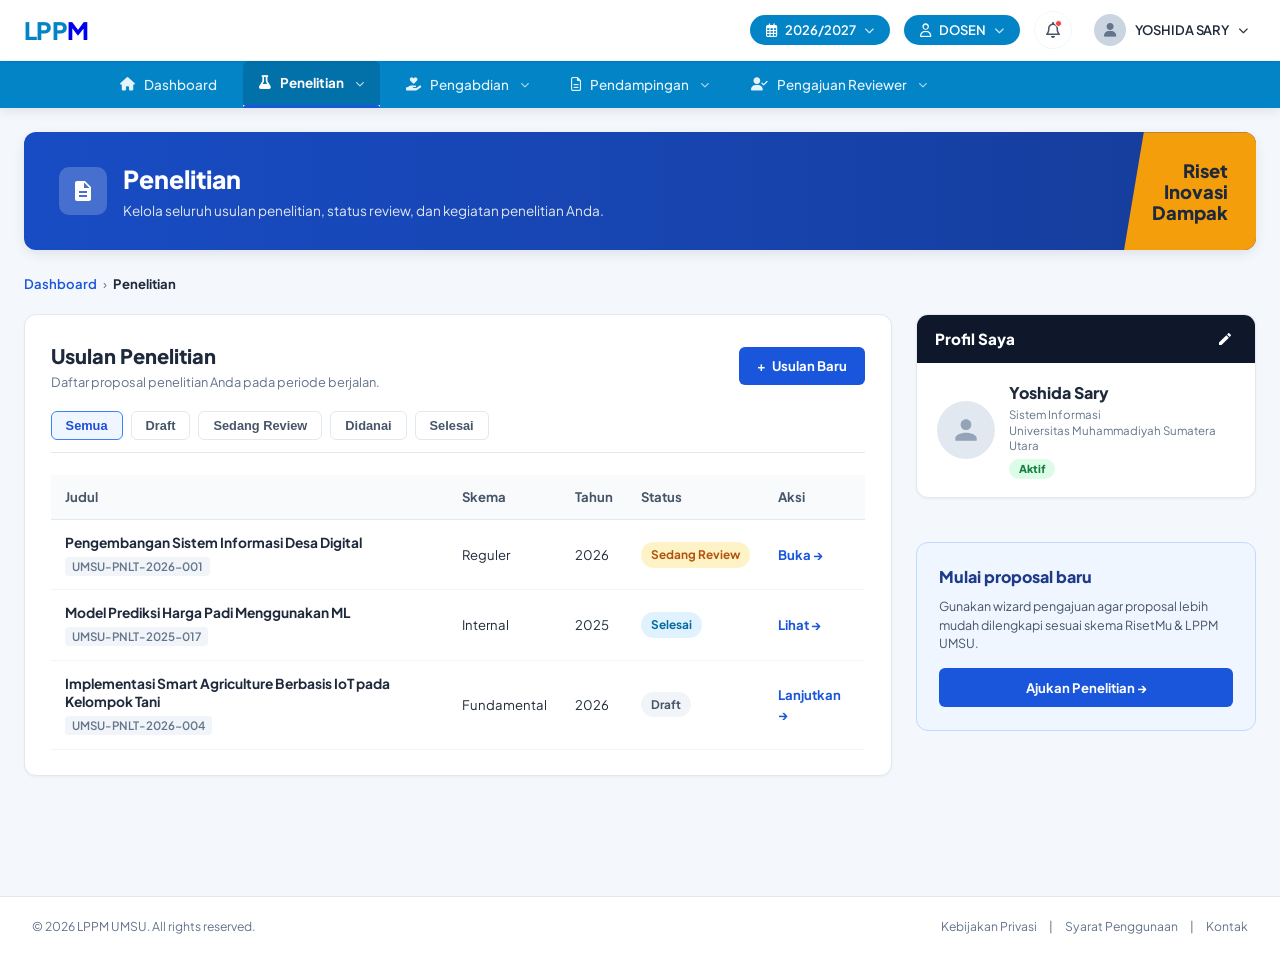
==== commit 3b51be54: "fix(css): pasang styling top-navbar lengkap di css/penelitian.css dan style.css agar usulan-baru rap" ====
--- a/penelitian.html
+++ b/penelitian.html
@@ -12,8 +12,8 @@
   <!-- Font Awesome 6 Icons -->
   <link rel="stylesheet" href="https://cdnjs.cloudflare.com/ajax/libs/font-awesome/6.5.1/css/all.min.css">
   <!-- Stylesheets -->
-  <link rel="stylesheet" href="css/style.css?v=10">
-  <link rel="stylesheet" href="css/penelitian.css?v=10">
+  <link rel="stylesheet" href="css/style.css?v=11">
+  <link rel="stylesheet" href="css/penelitian.css?v=11">
   <link rel="icon" href="data:image/svg+xml,<svg xmlns=%22http://www.w3.org/2000/svg%22 viewBox=%220 0 100 100%22><text y=%22.9em%22 font-size=%2290%22>🎓</text></svg>">
 </head>
 <body>
--- a/css/style.css
+++ b/css/style.css
@@ -1891,4 +1891,256 @@
   background: #0284c7;
   color: #ffffff;
   box-shadow: 0 2px 6px rgba(2, 132, 199, 0.25);
-}+}
+
+/* =========================================
+   TOP NAVBAR (LPPM UMSU BRANDING)
+========================================= */
+.top-navbar {
+  background: #ffffff;
+  border-bottom: 1px solid var(--border-color, #e2e8f0);
+  padding: 0 2.5rem;
+  display: flex;
+  align-items: center;
+  justify-content: space-between;
+  position: sticky;
+  top: 0;
+  z-index: 100;
+  height: 68px;
+}
+
+.nav-left-section {
+  display: flex;
+  align-items: center;
+  gap: 2.2rem;
+}
+
+.brand-lppm-link {
+  display: flex;
+  align-items: center;
+  gap: 10px;
+  text-decoration: none;
+  cursor: pointer;
+}
+
+.brand-badge-u {
+  width: 38px;
+  height: 38px;
+  background: #1a56db;
+  border-radius: 8px;
+  display: flex;
+  align-items: center;
+  justify-content: center;
+  color: #ffffff;
+  font-family: var(--font-heading, 'Plus Jakarta Sans', sans-serif);
+  font-size: 1.45rem;
+  font-weight: 900;
+  box-shadow: 0 2px 6px rgba(26, 86, 219, 0.35);
+}
+
+.brand-text-block {
+  display: flex;
+  flex-direction: column;
+}
+
+.brand-title {
+  font-size: 1.15rem;
+  font-weight: 800;
+  color: #1e3a8a;
+  letter-spacing: -0.3px;
+  line-height: 1.1;
+  font-family: var(--font-heading, 'Plus Jakarta Sans', sans-serif);
+}
+
+.brand-tagline {
+  font-size: 0.65rem;
+  color: #64748b;
+  font-weight: 600;
+  letter-spacing: 0.2px;
+}
+
+.main-nav-links {
+  display: flex;
+  align-items: center;
+  gap: 1.5rem;
+  height: 68px;
+}
+
+.nav-item {
+  color: #475569;
+  text-decoration: none;
+  font-size: 0.85rem;
+  font-weight: 600;
+  height: 100%;
+  display: flex;
+  align-items: center;
+  position: relative;
+  transition: color 0.15s;
+  cursor: pointer;
+}
+
+.nav-item:hover {
+  color: var(--primary-blue, #1a56db);
+}
+
+.nav-item.active {
+  color: var(--primary-blue, #1a56db);
+  font-weight: 700;
+}
+
+.nav-item.active::after {
+  content: '';
+  position: absolute;
+  bottom: 0;
+  left: 0;
+  right: 0;
+  height: 3px;
+  background: var(--primary-blue, #1a56db);
+  border-radius: 3px 3px 0 0;
+}
+
+.nav-right-controls {
+  display: flex;
+  align-items: center;
+  gap: 12px;
+}
+
+.control-pill-btn {
+  background: #1e293b;
+  color: #ffffff;
+  border: none;
+  padding: 6px 14px;
+  border-radius: 20px;
+  font-size: 0.8rem;
+  font-weight: 700;
+  display: inline-flex;
+  align-items: center;
+  gap: 7px;
+  cursor: pointer;
+  transition: background 0.15s;
+  font-family: inherit;
+}
+
+.control-pill-btn:hover {
+  background: #334155;
+}
+
+.control-pill-btn svg {
+  width: 13px !important;
+  height: 13px !important;
+  fill: currentColor;
+}
+
+.dropdown-relative {
+  position: relative;
+}
+
+.dropdown-menu-list {
+  position: absolute;
+  top: calc(100% + 8px);
+  right: 0;
+  background: #ffffff;
+  border: 1px solid var(--border-color, #cbd5e1);
+  border-radius: 8px;
+  box-shadow: var(--shadow-lg, 0 10px 25px rgba(0,0,0,0.1));
+  min-width: 170px;
+  display: none;
+  flex-direction: column;
+  z-index: 250;
+  overflow: hidden;
+}
+
+.dropdown-menu-list.show {
+  display: flex;
+}
+
+.dropdown-menu-list button, .dropdown-menu-list a {
+  padding: 9px 14px;
+  font-size: 0.8rem;
+  text-decoration: none;
+  color: var(--text-main, #1e293b);
+  background: none;
+  border: none;
+  text-align: left;
+  cursor: pointer;
+  display: flex;
+  align-items: center;
+  gap: 8px;
+  font-family: inherit;
+  font-weight: 600;
+}
+
+.dropdown-menu-list button:hover, .dropdown-menu-list a:hover {
+  background: #f1f5f9;
+  color: var(--primary-blue, #1a56db);
+}
+
+.icon-bell-btn {
+  background: transparent;
+  border: none;
+  width: 36px;
+  height: 36px;
+  border-radius: 50%;
+  display: flex;
+  align-items: center;
+  justify-content: center;
+  cursor: pointer;
+  color: #64748b;
+  transition: all 0.15s;
+}
+
+.icon-bell-btn:hover {
+  background: #f1f5f9;
+  color: #1e293b;
+}
+
+.icon-bell-btn svg {
+  width: 20px !important;
+  height: 20px !important;
+}
+
+.user-profile-widget {
+  display: flex;
+  align-items: center;
+  gap: 10px;
+  padding: 4px 8px;
+  border-radius: 8px;
+  cursor: pointer;
+  transition: background 0.15s;
+}
+
+.user-profile-widget:hover {
+  background: #f1f5f9;
+}
+
+.avatar-circle-sm {
+  width: 36px;
+  height: 36px;
+  border-radius: 50%;
+  background: #cbd5e1;
+  display: flex;
+  align-items: center;
+  justify-content: center;
+  color: #475569;
+  font-size: 0.85rem;
+  font-weight: 700;
+}
+
+.user-meta-info {
+  display: flex;
+  flex-direction: column;
+  line-height: 1.15;
+}
+
+.user-meta-name {
+  font-size: 0.82rem;
+  font-weight: 800;
+  color: #1e293b;
+  letter-spacing: 0.2px;
+}
+
+.user-meta-role {
+  font-size: 0.7rem;
+  color: #64748b;
+  font-weight: 500;
+}
--- a/css/penelitian.css
+++ b/css/penelitian.css
@@ -884,3 +884,256 @@
 .site-footer .footer-links a:hover {
   color: #1a56db;
 }
+
+
+/* =========================================
+   TOP NAVBAR (LPPM UMSU BRANDING)
+========================================= */
+.top-navbar {
+  background: #ffffff;
+  border-bottom: 1px solid var(--border-color, #e2e8f0);
+  padding: 0 2.5rem;
+  display: flex;
+  align-items: center;
+  justify-content: space-between;
+  position: sticky;
+  top: 0;
+  z-index: 100;
+  height: 68px;
+}
+
+.nav-left-section {
+  display: flex;
+  align-items: center;
+  gap: 2.2rem;
+}
+
+.brand-lppm-link {
+  display: flex;
+  align-items: center;
+  gap: 10px;
+  text-decoration: none;
+  cursor: pointer;
+}
+
+.brand-badge-u {
+  width: 38px;
+  height: 38px;
+  background: #1a56db;
+  border-radius: 8px;
+  display: flex;
+  align-items: center;
+  justify-content: center;
+  color: #ffffff;
+  font-family: var(--font-heading, 'Plus Jakarta Sans', sans-serif);
+  font-size: 1.45rem;
+  font-weight: 900;
+  box-shadow: 0 2px 6px rgba(26, 86, 219, 0.35);
+}
+
+.brand-text-block {
+  display: flex;
+  flex-direction: column;
+}
+
+.brand-title {
+  font-size: 1.15rem;
+  font-weight: 800;
+  color: #1e3a8a;
+  letter-spacing: -0.3px;
+  line-height: 1.1;
+  font-family: var(--font-heading, 'Plus Jakarta Sans', sans-serif);
+}
+
+.brand-tagline {
+  font-size: 0.65rem;
+  color: #64748b;
+  font-weight: 600;
+  letter-spacing: 0.2px;
+}
+
+.main-nav-links {
+  display: flex;
+  align-items: center;
+  gap: 1.5rem;
+  height: 68px;
+}
+
+.nav-item {
+  color: #475569;
+  text-decoration: none;
+  font-size: 0.85rem;
+  font-weight: 600;
+  height: 100%;
+  display: flex;
+  align-items: center;
+  position: relative;
+  transition: color 0.15s;
+  cursor: pointer;
+}
+
+.nav-item:hover {
+  color: var(--primary-blue, #1a56db);
+}
+
+.nav-item.active {
+  color: var(--primary-blue, #1a56db);
+  font-weight: 700;
+}
+
+.nav-item.active::after {
+  content: '';
+  position: absolute;
+  bottom: 0;
+  left: 0;
+  right: 0;
+  height: 3px;
+  background: var(--primary-blue, #1a56db);
+  border-radius: 3px 3px 0 0;
+}
+
+.nav-right-controls {
+  display: flex;
+  align-items: center;
+  gap: 12px;
+}
+
+.control-pill-btn {
+  background: #1e293b;
+  color: #ffffff;
+  border: none;
+  padding: 6px 14px;
+  border-radius: 20px;
+  font-size: 0.8rem;
+  font-weight: 700;
+  display: inline-flex;
+  align-items: center;
+  gap: 7px;
+  cursor: pointer;
+  transition: background 0.15s;
+  font-family: inherit;
+}
+
+.control-pill-btn:hover {
+  background: #334155;
+}
+
+.control-pill-btn svg {
+  width: 13px !important;
+  height: 13px !important;
+  fill: currentColor;
+}
+
+.dropdown-relative {
+  position: relative;
+}
+
+.dropdown-menu-list {
+  position: absolute;
+  top: calc(100% + 8px);
+  right: 0;
+  background: #ffffff;
+  border: 1px solid var(--border-color, #cbd5e1);
+  border-radius: 8px;
+  box-shadow: var(--shadow-lg, 0 10px 25px rgba(0,0,0,0.1));
+  min-width: 170px;
+  display: none;
+  flex-direction: column;
+  z-index: 250;
+  overflow: hidden;
+}
+
+.dropdown-menu-list.show {
+  display: flex;
+}
+
+.dropdown-menu-list button, .dropdown-menu-list a {
+  padding: 9px 14px;
+  font-size: 0.8rem;
+  text-decoration: none;
+  color: var(--text-main, #1e293b);
+  background: none;
+  border: none;
+  text-align: left;
+  cursor: pointer;
+  display: flex;
+  align-items: center;
+  gap: 8px;
+  font-family: inherit;
+  font-weight: 600;
+}
+
+.dropdown-menu-list button:hover, .dropdown-menu-list a:hover {
+  background: #f1f5f9;
+  color: var(--primary-blue, #1a56db);
+}
+
+.icon-bell-btn {
+  background: transparent;
+  border: none;
+  width: 36px;
+  height: 36px;
+  border-radius: 50%;
+  display: flex;
+  align-items: center;
+  justify-content: center;
+  cursor: pointer;
+  color: #64748b;
+  transition: all 0.15s;
+}
+
+.icon-bell-btn:hover {
+  background: #f1f5f9;
+  color: #1e293b;
+}
+
+.icon-bell-btn svg {
+  width: 20px !important;
+  height: 20px !important;
+}
+
+.user-profile-widget {
+  display: flex;
+  align-items: center;
+  gap: 10px;
+  padding: 4px 8px;
+  border-radius: 8px;
+  cursor: pointer;
+  transition: background 0.15s;
+}
+
+.user-profile-widget:hover {
+  background: #f1f5f9;
+}
+
+.avatar-circle-sm {
+  width: 36px;
+  height: 36px;
+  border-radius: 50%;
+  background: #cbd5e1;
+  display: flex;
+  align-items: center;
+  justify-content: center;
+  color: #475569;
+  font-size: 0.85rem;
+  font-weight: 700;
+}
+
+.user-meta-info {
+  display: flex;
+  flex-direction: column;
+  line-height: 1.15;
+}
+
+.user-meta-name {
+  font-size: 0.82rem;
+  font-weight: 800;
+  color: #1e293b;
+  letter-spacing: 0.2px;
+}
+
+.user-meta-role {
+  font-size: 0.7rem;
+  color: #64748b;
+  font-weight: 500;
+}
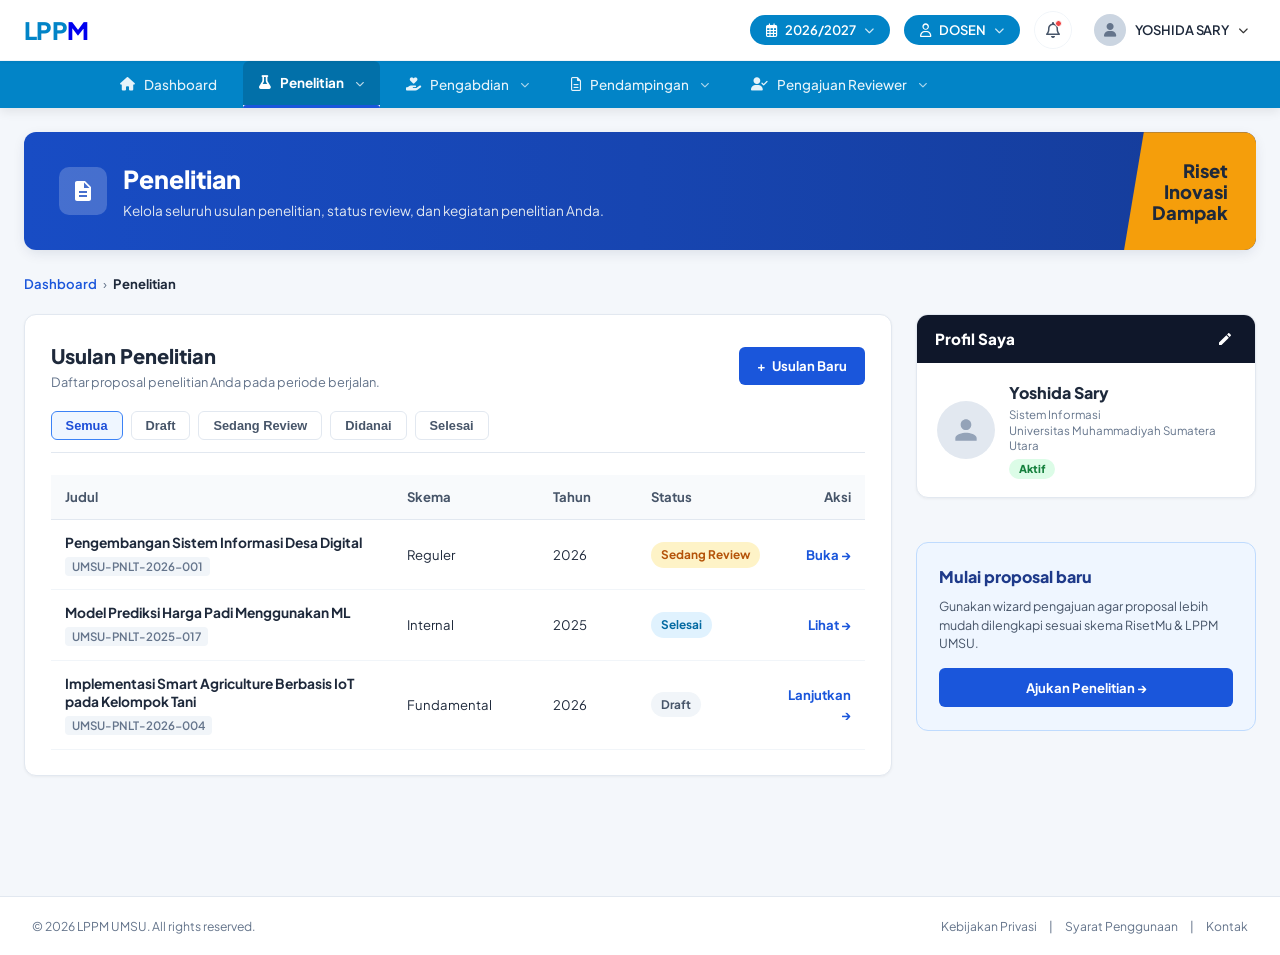
==== commit 7d8431d8: "fix(penelitian): kunci lebar tabel 100% fixed layout dan tambah empty state saat filter kosong" ====
--- a/penelitian.html
+++ b/penelitian.html
@@ -12,8 +12,8 @@
   <!-- Font Awesome 6 Icons -->
   <link rel="stylesheet" href="https://cdnjs.cloudflare.com/ajax/libs/font-awesome/6.5.1/css/all.min.css">
   <!-- Stylesheets -->
-  <link rel="stylesheet" href="css/style.css?v=11">
-  <link rel="stylesheet" href="css/penelitian.css?v=11">
+  <link rel="stylesheet" href="css/style.css?v=14">
+  <link rel="stylesheet" href="css/penelitian.css?v=14">
   <link rel="icon" href="data:image/svg+xml,<svg xmlns=%22http://www.w3.org/2000/svg%22 viewBox=%220 0 100 100%22><text y=%22.9em%22 font-size=%2290%22>🎓</text></svg>">
 </head>
 <body>
@@ -248,6 +248,25 @@
                 </tr>
               </thead>
               <tbody>
+                <!-- Empty State Row (shown when filter yields 0 results, e.g. "Didanai") -->
+                <tr class="table-empty-row" id="emptyStateRow" style="display: none;">
+                  <td colspan="5">
+                    <div class="table-empty-state">
+                      <div class="table-empty-icon">
+                        <svg viewBox="0 0 24 24" width="28" height="28" fill="none" stroke="currentColor" stroke-width="1.8" stroke-linecap="round" stroke-linejoin="round">
+                          <path d="M14 2H6a2 2 0 0 0-2 2v16a2 2 0 0 0 2 2h12a2 2 0 0 0 2-2V8z"></path>
+                          <polyline points="14 2 14 8 20 8"></polyline>
+                          <line x1="16" y1="13" x2="8" y2="13"></line>
+                          <line x1="16" y1="17" x2="8" y2="17"></line>
+                          <polyline points="10 9 9 9 8 9"></polyline>
+                        </svg>
+                      </div>
+                      <p class="table-empty-title" id="emptyStateText">Belum ada usulan penelitian pada kategori ini.</p>
+                      <p class="table-empty-subtitle">Silakan ajukan usulan baru atau pilih kategori filter lainnya.</p>
+                    </div>
+                  </td>
+                </tr>
+
                 <!-- Row 1 -->
                 <tr class="proposal-data-row" data-status="review">
                   <td class="proposal-title-cell">
@@ -355,6 +374,6 @@
   </footer>
 
   <script src="js/app.js"></script>
-  <script src="js/penelitian.js"></script>
+  <script src="js/penelitian.js?v=14"></script>
 </body>
 </html>
--- a/css/penelitian.css
+++ b/css/penelitian.css
@@ -166,6 +166,8 @@
   border-radius: 12px;
   padding: 1.6rem;
   box-shadow: 0 1px 3px rgba(0, 0, 0, 0.05);
+  width: 100%;
+  box-sizing: border-box;
 }
 
 .usulan-card-header {
@@ -245,10 +247,13 @@
 .data-table-container {
   width: 100%;
   overflow-x: auto;
+  box-sizing: border-box;
 }
 
 .lppm-table {
   width: 100%;
+  min-width: 650px;
+  table-layout: fixed;
   border-collapse: collapse;
   text-align: left;
   font-size: 0.82rem;
@@ -262,11 +267,78 @@
   border-bottom: 1px solid #e2e8f0;
 }
 
+.lppm-table th:nth-child(1),
+.lppm-table td:nth-child(1) {
+  width: 42%;
+}
+
+.lppm-table th:nth-child(2),
+.lppm-table td:nth-child(2) {
+  width: 18%;
+}
+
+.lppm-table th:nth-child(3),
+.lppm-table td:nth-child(3) {
+  width: 12%;
+}
+
+.lppm-table th:nth-child(4),
+.lppm-table td:nth-child(4) {
+  width: 16%;
+}
+
+.lppm-table th:nth-child(5),
+.lppm-table td:nth-child(5) {
+  width: 12%;
+  text-align: right;
+}
+
 .lppm-table td {
   padding: 14px;
   border-bottom: 1px solid #f1f5f9;
   color: #1e293b;
   vertical-align: middle;
+}
+
+/* Empty State row styling */
+.table-empty-row td {
+  padding: 3.5rem 1.5rem !important;
+  text-align: center;
+  background: #fafbfc;
+  border-bottom: none !important;
+}
+
+.table-empty-state {
+  display: flex;
+  flex-direction: column;
+  align-items: center;
+  justify-content: center;
+  gap: 8px;
+}
+
+.table-empty-icon {
+  width: 52px;
+  height: 52px;
+  border-radius: 50%;
+  background: #f1f5f9;
+  color: #94a3b8;
+  display: flex;
+  align-items: center;
+  justify-content: center;
+  margin-bottom: 4px;
+}
+
+.table-empty-title {
+  font-size: 0.95rem;
+  font-weight: 700;
+  color: #334155;
+  margin: 0;
+}
+
+.table-empty-subtitle {
+  font-size: 0.82rem;
+  color: #94a3b8;
+  margin: 0;
 }
 
 .proposal-title-cell h5 {
@@ -730,13 +802,17 @@
   grid-template-columns: minmax(0, 1fr) 340px;
   gap: 1.5rem;
   align-items: start;
+  width: 100%;
+  box-sizing: border-box;
 }
 
 .grid-col-left {
   min-width: 0;
+  width: 100%;
   display: flex;
   flex-direction: column;
   gap: 1.5rem;
+  box-sizing: border-box;
 }
 
 .grid-col-right {
@@ -1137,3 +1213,60 @@
   color: #64748b;
   font-weight: 500;
 }
+
+/* =========================================
+   FORM CONTROLS - USULAN BARU (dari ok/css/style.css)
+   Discope ke .accordion-body agar tidak mengganggu modal dashboard
+========================================= */
+.accordion-body .form-group {
+  display: flex;
+  flex-direction: column;
+  gap: 5px;
+  position: relative;
+  margin-bottom: 0;
+}
+
+.accordion-body .form-group label {
+  display: block;
+  font-size: 0.78rem;
+  font-weight: 700;
+  color: #334155;
+  margin-bottom: 0;
+}
+
+.accordion-body .form-control {
+  border: 1px solid #cbd5e1;
+  padding: 8px 12px;
+  border-radius: 4px;
+  font-size: 0.8rem;
+  font-family: inherit;
+  color: #1e293b;
+  background: #ffffff;
+  outline: none;
+  width: 100%;
+  min-height: 38px;
+  transition: border-color 0.15s;
+  cursor: pointer;
+}
+
+.accordion-body .form-control:focus {
+  border-color: #3b82f6;
+  box-shadow: 0 0 0 2px rgba(59, 130, 246, 0.15);
+}
+
+.period-date-box {
+  display: flex;
+  flex-direction: column;
+  gap: 6px;
+  font-size: 0.84rem;
+}
+
+.period-date-box .open-text {
+  color: #16a34a;
+  font-weight: 800;
+}
+
+.period-date-box .close-text {
+  color: #ef4444;
+  font-weight: 800;
+}
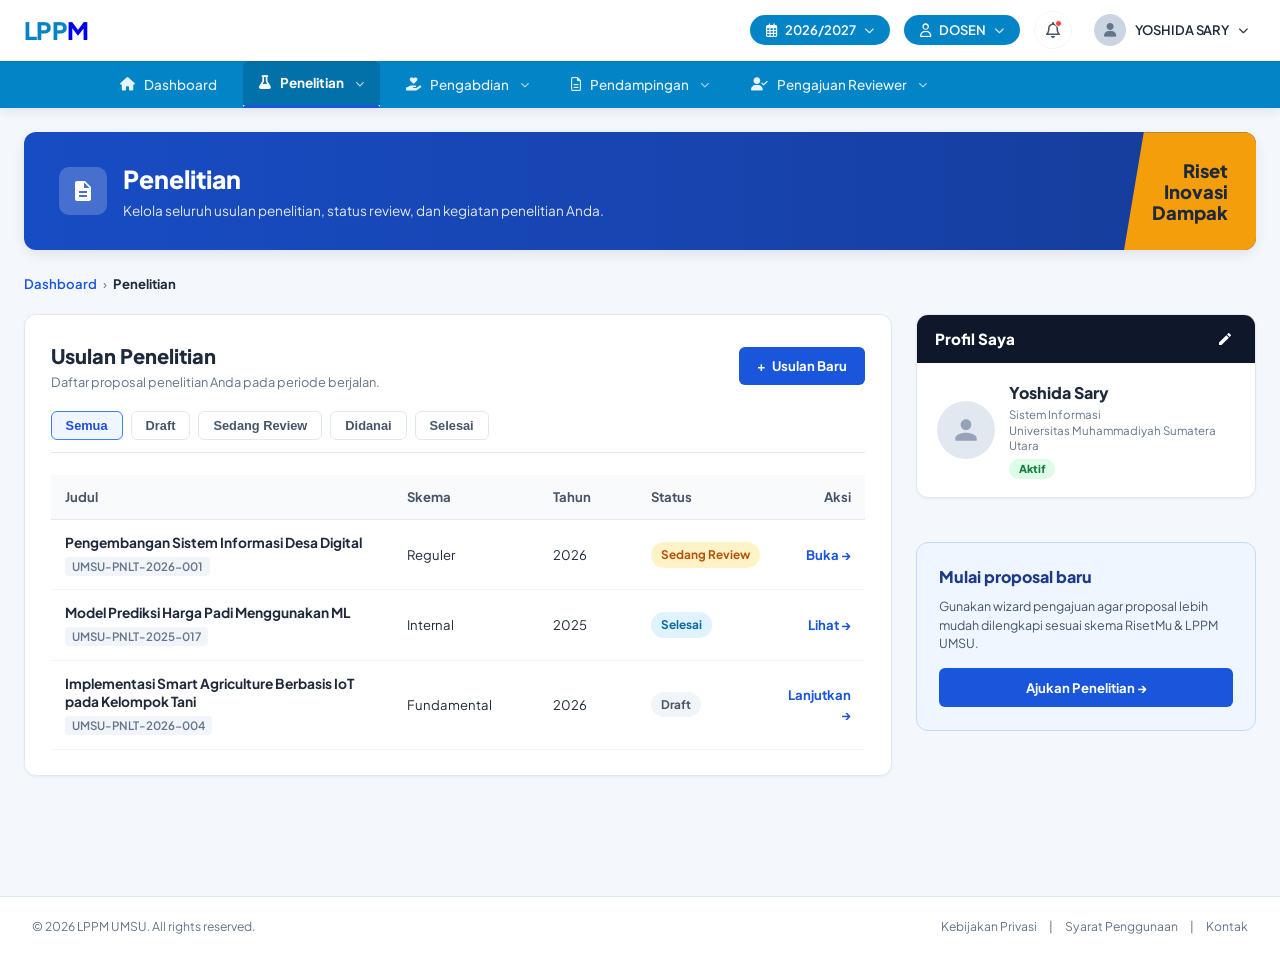
==== commit 4d5bc7a1: "fix(penelitian): hapus toast notifikasi filter dan bersihkan teks filter" ====
--- a/penelitian.html
+++ b/penelitian.html
@@ -12,8 +12,8 @@
   <!-- Font Awesome 6 Icons -->
   <link rel="stylesheet" href="https://cdnjs.cloudflare.com/ajax/libs/font-awesome/6.5.1/css/all.min.css">
   <!-- Stylesheets -->
-  <link rel="stylesheet" href="css/style.css?v=14">
-  <link rel="stylesheet" href="css/penelitian.css?v=14">
+  <link rel="stylesheet" href="css/style.css?v=15">
+  <link rel="stylesheet" href="css/penelitian.css?v=15">
   <link rel="icon" href="data:image/svg+xml,<svg xmlns=%22http://www.w3.org/2000/svg%22 viewBox=%220 0 100 100%22><text y=%22.9em%22 font-size=%2290%22>🎓</text></svg>">
 </head>
 <body>
@@ -262,7 +262,7 @@
                         </svg>
                       </div>
                       <p class="table-empty-title" id="emptyStateText">Belum ada usulan penelitian pada kategori ini.</p>
-                      <p class="table-empty-subtitle">Silakan ajukan usulan baru atau pilih kategori filter lainnya.</p>
+                      <p class="table-empty-subtitle">Silakan ajukan usulan baru atau pilih kategori lainnya.</p>
                     </div>
                   </td>
                 </tr>
@@ -374,6 +374,6 @@
   </footer>
 
   <script src="js/app.js"></script>
-  <script src="js/penelitian.js?v=14"></script>
+  <script src="js/penelitian.js?v=15"></script>
 </body>
 </html>
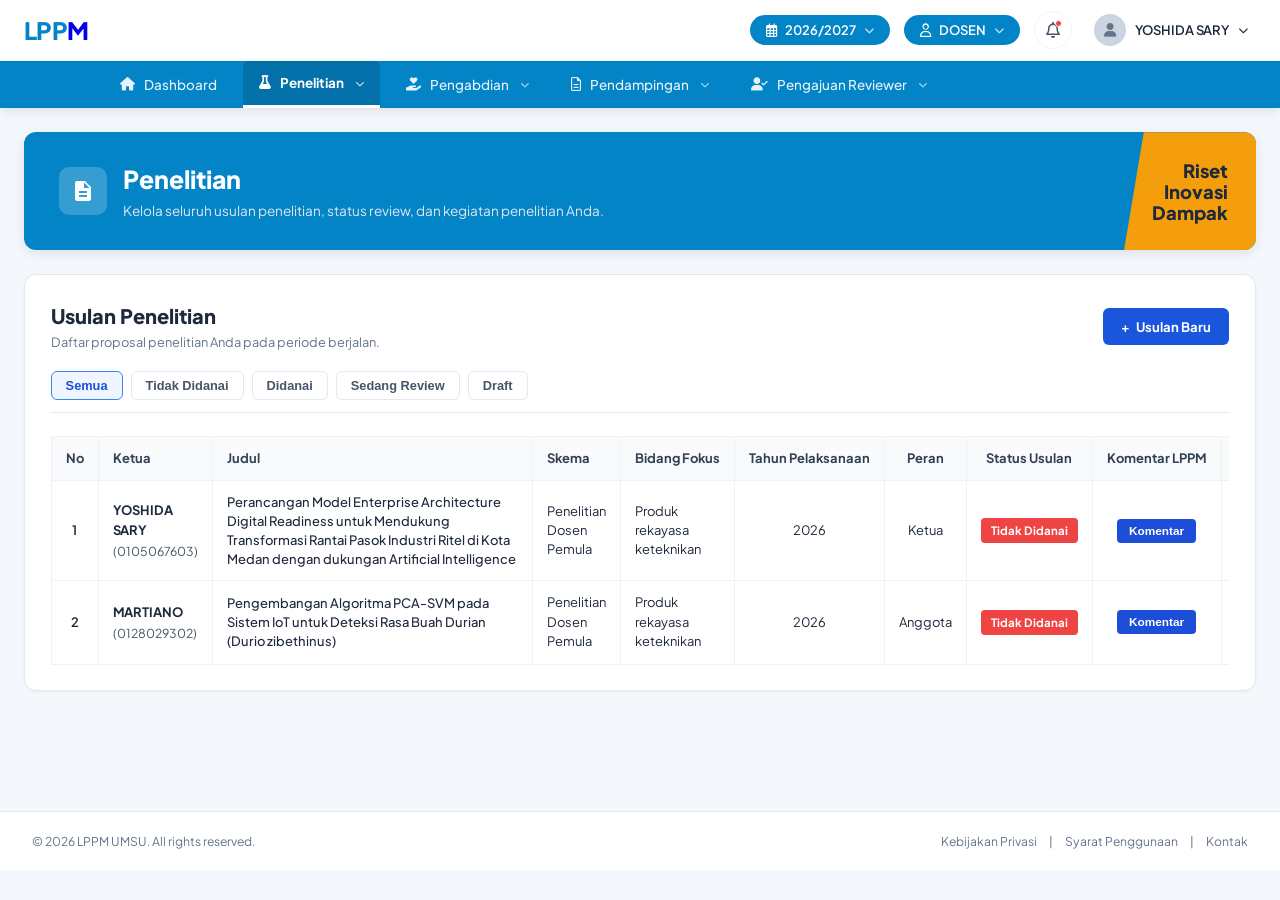
==== commit 1b242f54: "feat: redesign penelitian table and add custom stylesheets" ====
--- a/penelitian.html
+++ b/penelitian.html
@@ -12,7 +12,7 @@
   <!-- Font Awesome 6 Icons -->
   <link rel="stylesheet" href="https://cdnjs.cloudflare.com/ajax/libs/font-awesome/6.5.1/css/all.min.css">
   <!-- Stylesheets -->
-  <link rel="stylesheet" href="css/style.css?v=15">
+  <link rel="stylesheet" href="css/style.css?v=14">
   <link rel="stylesheet" href="css/penelitian.css?v=15">
   <link rel="icon" href="data:image/svg+xml,<svg xmlns=%22http://www.w3.org/2000/svg%22 viewBox=%220 0 100 100%22><text y=%22.9em%22 font-size=%2290%22>🎓</text></svg>">
 </head>
@@ -204,11 +204,6 @@
       </div>
     </div>
 
-    <!-- BREADCRUMB -->
-    <div class="breadcrumb-nav">
-      <a href="index.html">Dashboard</a> &rsaquo; <span>Penelitian</span>
-    </div>
-
     <!-- 2-COL LAYOUT -->
     <div class="dashboard-grid-layout">
 
@@ -229,133 +224,94 @@
           <!-- Filter Tabs -->
           <div class="filter-tabs-row">
             <button class="filter-tab-pill active" data-filter="all">Semua</button>
+            <button class="filter-tab-pill" data-filter="rejected">Tidak Didanai</button>
+            <button class="filter-tab-pill" data-filter="funded">Didanai</button>
+            <button class="filter-tab-pill" data-filter="review">Sedang Review</button>
             <button class="filter-tab-pill" data-filter="draft">Draft</button>
-            <button class="filter-tab-pill" data-filter="review">Sedang Review</button>
-            <button class="filter-tab-pill" data-filter="funded">Didanai</button>
-            <button class="filter-tab-pill" data-filter="done">Selesai</button>
-          </div>
-
-          <!-- Data Table -->
+          </div>
+
+          <!-- Data Table (Exact Match Screenshot) -->
           <div class="data-table-container">
-            <table class="lppm-table">
+            <table class="lppm-table lppm-bordered-table">
               <thead>
                 <tr>
-                  <th>Judul</th>
-                  <th>Skema</th>
-                  <th>Tahun</th>
-                  <th>Status</th>
-                  <th>Aksi</th>
+                  <th style="width: 50px; text-align: center;">No</th>
+                  <th style="width: 170px;">Ketua</th>
+                  <th style="min-width: 320px;">Judul</th>
+                  <th style="width: 150px;">Skema</th>
+                  <th style="width: 160px;">Bidang Fokus</th>
+                  <th style="width: 110px; text-align: center;">Tahun Pelaksanaan</th>
+                  <th style="width: 90px; text-align: center;">Peran</th>
+                  <th style="width: 125px; text-align: center;">Status Usulan</th>
+                  <th style="width: 110px; text-align: center;">Komentar LPPM</th>
+                  <th style="width: 110px; text-align: center;">Komentar Reviewer</th>
+                  <th style="width: 65px; text-align: center;">Aksi</th>
                 </tr>
               </thead>
               <tbody>
-                <!-- Empty State Row (shown when filter yields 0 results, e.g. "Didanai") -->
-                <tr class="table-empty-row" id="emptyStateRow" style="display: none;">
-                  <td colspan="5">
-                    <div class="table-empty-state">
-                      <div class="table-empty-icon">
-                        <svg viewBox="0 0 24 24" width="28" height="28" fill="none" stroke="currentColor" stroke-width="1.8" stroke-linecap="round" stroke-linejoin="round">
-                          <path d="M14 2H6a2 2 0 0 0-2 2v16a2 2 0 0 0 2 2h12a2 2 0 0 0 2-2V8z"></path>
-                          <polyline points="14 2 14 8 20 8"></polyline>
-                          <line x1="16" y1="13" x2="8" y2="13"></line>
-                          <line x1="16" y1="17" x2="8" y2="17"></line>
-                          <polyline points="10 9 9 9 8 9"></polyline>
-                        </svg>
-                      </div>
-                      <p class="table-empty-title" id="emptyStateText">Belum ada usulan penelitian pada kategori ini.</p>
-                      <p class="table-empty-subtitle">Silakan ajukan usulan baru atau pilih kategori lainnya.</p>
-                    </div>
+                <!-- Row 1 -->
+                <tr class="proposal-data-row" data-status="rejected">
+                  <td class="text-center font-semibold">1</td>
+                  <td class="cell-ketua">
+                    <div class="ketua-name">YOSHIDA SARY</div>
+                    <div class="ketua-nidn">(0105067603)</div>
+                  </td>
+                  <td class="cell-judul">
+                    Perancangan Model Enterprise Architecture Digital Readiness untuk Mendukung Transformasi Rantai Pasok Industri Ritel di Kota Medan dengan dukungan Artificial Intelligence
+                  </td>
+                  <td>Penelitian Dosen Pemula</td>
+                  <td>Produk rekayasa keteknikan</td>
+                  <td class="text-center">2026</td>
+                  <td class="text-center">Ketua</td>
+                  <td class="text-center">
+                    <span class="badge-status-rejected">Tidak Didanai</span>
+                  </td>
+                  <td class="text-center">
+                    <button type="button" class="btn-table-comment" onclick="showToast('Komentar LPPM: Proposal belum memenuhi kriteria target luaran')">Komentar</button>
+                  </td>
+                  <td class="text-center">
+                    <button type="button" class="btn-table-comment" onclick="showToast('Komentar Reviewer: Metodologi dan timeline perlu diperjelas')">Komentar</button>
+                  </td>
+                  <td class="text-center">
+                    <button type="button" class="btn-table-view" title="Lihat Detail Proposal" onclick="showToast('Membuka detail usulan...')">
+                      <i class="fa-regular fa-eye"></i>
+                    </button>
                   </td>
                 </tr>
 
-                <!-- Row 1 -->
-                <tr class="proposal-data-row" data-status="review">
-                  <td class="proposal-title-cell">
-                    <h5>Pengembangan Sistem Informasi Desa Digital</h5>
-                    <span>UMSU-PNLT-2026-001</span>
-                  </td>
-                  <td>Reguler</td>
-                  <td>2026</td>
-                  <td>
-                    <span class="badge-status-pill review">Sedang Review</span>
-                  </td>
-                  <td>
-                    <a href="usulan-baru.html" class="action-link-arrow">Buka &rarr;</a>
-                  </td>
-                </tr>
-
                 <!-- Row 2 -->
-                <tr class="proposal-data-row" data-status="done">
-                  <td class="proposal-title-cell">
-                    <h5>Model Prediksi Harga Padi Menggunakan ML</h5>
-                    <span>UMSU-PNLT-2025-017</span>
-                  </td>
-                  <td>Internal</td>
-                  <td>2025</td>
-                  <td>
-                    <span class="badge-status-pill done">Selesai</span>
-                  </td>
-                  <td>
-                    <a href="javascript:void(0)" class="action-link-arrow" onclick="showToast('Menampilkan arsip usulan selesai')">Lihat &rarr;</a>
-                  </td>
-                </tr>
-
-                <!-- Row 3 (Draft example to demonstrate filtering) -->
-                <tr class="proposal-data-row" data-status="draft">
-                  <td class="proposal-title-cell">
-                    <h5>Implementasi Smart Agriculture Berbasis IoT pada Kelompok Tani</h5>
-                    <span>UMSU-PNLT-2026-004</span>
-                  </td>
-                  <td>Fundamental</td>
-                  <td>2026</td>
-                  <td>
-                    <span class="badge-status-pill" style="background:#f1f5f9; color:#475569;">Draft</span>
-                  </td>
-                  <td>
-                    <a href="usulan-baru.html" class="action-link-arrow">Lanjutkan &rarr;</a>
+                <tr class="proposal-data-row" data-status="rejected">
+                  <td class="text-center font-semibold">2</td>
+                  <td class="cell-ketua">
+                    <div class="ketua-name">MARTIANO</div>
+                    <div class="ketua-nidn">(0128029302)</div>
+                  </td>
+                  <td class="cell-judul">
+                    Pengembangan Algoritma PCA-SVM pada Sistem IoT untuk Deteksi Rasa Buah Durian (Durio zibethinus)
+                  </td>
+                  <td>Penelitian Dosen Pemula</td>
+                  <td>Produk rekayasa keteknikan</td>
+                  <td class="text-center">2026</td>
+                  <td class="text-center">Anggota</td>
+                  <td class="text-center">
+                    <span class="badge-status-rejected">Tidak Didanai</span>
+                  </td>
+                  <td class="text-center">
+                    <button type="button" class="btn-table-comment" onclick="showToast('Komentar LPPM')">Komentar</button>
+                  </td>
+                  <td class="text-center">
+                    <button type="button" class="btn-table-comment" onclick="showToast('Komentar Reviewer')">Komentar</button>
+                  </td>
+                  <td class="text-center">
+                    <button type="button" class="btn-table-view" title="Lihat Detail Proposal" onclick="showToast('Membuka detail usulan...')">
+                      <i class="fa-regular fa-eye"></i>
+                    </button>
                   </td>
                 </tr>
               </tbody>
             </table>
           </div>
         </div>
-      </div>
-
-      <!-- RIGHT COLUMN: PROFIL & CALL TO ACTION -->
-      <div class="grid-col-right">
-
-        <!-- PROFIL SAYA (COMPACT) -->
-        <div class="sidebar-panel-card">
-          <div class="panel-navy-header">
-            <h3>Profil Saya</h3>
-            <button class="panel-header-btn" title="Edit Profil">
-              <svg viewBox="0 0 24 24"><path d="M3 17.25V21h3.75L17.81 9.94l-3.75-3.75L3 17.25zM20.71 7.04c.39-.39.39-1.02 0-1.41l-2.34-2.34c-.39-.39-1.02-.39-1.41 0l-1.83 1.83 3.75 3.75 1.83-1.83z"/></svg>
-            </button>
-          </div>
-
-          <div class="profile-panel-body">
-            <div class="profile-avatar-row" style="margin-bottom: 0;">
-              <div class="avatar-large-circle">
-                <svg viewBox="0 0 24 24"><path d="M12 12c2.21 0 4-1.79 4-4s-1.79-4-4-4-4 1.79-4 4 1.79 4 4 4zm0 2c-2.67 0-8 1.34-8 4v2h16v-2c0-2.66-5.33-4-8-4z"/></svg>
-              </div>
-              <div class="profile-info-text">
-                <h4>Yoshida Sary</h4>
-                <p>Sistem Informasi</p>
-                <p>Universitas Muhammadiyah Sumatera Utara</p>
-                <span class="status-active-pill">Aktif</span>
-              </div>
-            </div>
-          </div>
-        </div>
-
-        <!-- MULAI PROPOSAL BARU CTA CARD (MATCHES IMAGE 3) -->
-        <div class="new-proposal-cta-card">
-          <h4>Mulai proposal baru</h4>
-          <p>Gunakan wizard pengajuan agar proposal lebih mudah dilengkapi sesuai skema RisetMu &amp; LPPM UMSU.</p>
-          <a href="usulan-baru.html" class="btn-primary-blue" style="justify-content: center; padding: 10px;">
-            Ajukan Penelitian &rarr;
-          </a>
-        </div>
-
       </div>
 
     </div>
@@ -374,6 +330,6 @@
   </footer>
 
   <script src="js/app.js"></script>
-  <script src="js/penelitian.js?v=15"></script>
+  <script src="js/penelitian.js?v=13"></script>
 </body>
 </html>
--- a/css/style.css
+++ b/css/style.css
@@ -627,7 +627,7 @@
 /* Hero Avatar Area & Sparkles */
 .hero-avatar-area {
   position: absolute;
-  right: 12px;
+  right: 35px;
   bottom: 0;
   width: 250px;
   height: 275px;
@@ -675,37 +675,37 @@
 }
 
 .star-1 {
-  top: 15px;
-  left: 20px;
-  font-size: 24px;
+  top: 20px;
+  left: 85px;
+  font-size: 22px;
   animation-delay: 0s;
 }
 
 .star-2 {
-  top: 40px;
+  top: 45px;
   right: 15px;
   font-size: 16px;
   animation-delay: 0.8s;
 }
 
 .star-3 {
-  bottom: 25px;
-  left: 10px;
+  bottom: 40px;
+  left: 75px;
   font-size: 18px;
   animation-delay: 1.5s;
 }
 
 .star-4 {
-  bottom: 40px;
+  bottom: 45px;
   right: 10px;
-  font-size: 22px;
+  font-size: 20px;
   animation-delay: 2.2s;
 }
 
 .star-5 {
-  top: 50%;
-  left: -20px;
-  font-size: 16px;
+  top: 46%;
+  left: 55px;
+  font-size: 15px;
   animation-delay: 1.1s;
 }
 
@@ -1995,7 +1995,7 @@
   left: 0;
   right: 0;
   height: 3px;
-  background: var(--primary-blue, #1a56db);
+  background: #ffffff;
   border-radius: 3px 3px 0 0;
 }
 
--- a/css/penelitian.css
+++ b/css/penelitian.css
@@ -1,1272 +1,1625 @@
-:root {
-  --primary-blue: #1a56db;
-  --border-color: #cbd5e1;
-  --font-heading: 'Plus Jakarta Sans', -apple-system, BlinkMacSystemFont, sans-serif;
-}
-
-@import url('https://fonts.googleapis.com/css2?family=Plus+Jakarta+Sans:wght@400;500;600;700;800&family=Outfit:wght@500;600;700;800;900&display=swap');
-
-:root {
-  --primary-blue: #1a56db;
-  --primary-hover: #1e40af;
-  --navy-dark: #0f172a;
-  --navy-header: #1e293b;
-  --bg-body: #f4f7fb;
-  --card-bg: #ffffff;
-  --text-main: #1e293b;
-  --text-muted: #64748b;
-  --text-light: #94a3b8;
-  --border-color: #e2e8f0;
-  --border-light: #f1f5f9;
-
-  /* UMSU & LPPM Palette */
-  --umsu-yellow: #f59e0b;
-  --umsu-yellow-bright: #fbbf24;
-  --umsu-blue-hero: #1952d4;
-  --umsu-blue-dark: #133ea3;
-
-  /* Stat Card Colors */
-  --stat-penelitian: #f43f5e;
-  --stat-pengabdian: #0284c7;
-  --stat-artikel: #f59e0b;
-  --stat-proposal: #10b981;
-
-  --font-main: 'Plus Jakarta Sans', -apple-system, BlinkMacSystemFont, 'Segoe UI', Roboto, sans-serif;
-  --font-heading: 'Outfit', sans-serif;
-
-  --shadow-sm: 0 1px 3px rgba(0, 0, 0, 0.05);
-  --shadow-md: 0 4px 14px -2px rgba(20, 35, 70, 0.08);
-  --shadow-lg: 0 10px 25px -5px rgba(20, 35, 70, 0.12);
-  --radius-sm: 6px;
-  --radius-md: 10px;
-  --radius-lg: 16px;
-}
-
-* {
-  box-sizing: border-box;
-  margin: 0;
-  padding: 0;
-}
-
-body {
-  font-family: var(--font-main);
-  background-color: var(--bg-body);
-  color: var(--text-main);
-  line-height: 1.5;
-  -webkit-font-smoothing: antialiased;
-}
-
-/* ==========================================================================
-   Modul Penelitian & Usulan Baru - LPPM UMSU & RisetMu
-   Dibuat khusus untuk Branch: arya
-   ========================================================================== */
-
-/* --------------------------------------------------------------------------
-   PAGE: PENELITIAN.HTML (DAFTAR USULAN)
-   -------------------------------------------------------------------------- */
-.penelitian-header-banner {
-  background: linear-gradient(90deg, #184cc4 0%, #1745b1 50%, #153c99 100%);
-  border-radius: 12px;
-  padding: 1.8rem 2.2rem;
-  color: #ffffff;
-  position: relative;
-  overflow: hidden;
-  margin-bottom: 1.5rem;
-  display: flex;
-  justify-content: space-between;
-  align-items: center;
-  box-shadow: 0 4px 14px -2px rgba(20, 35, 70, 0.12);
-}
-
-.penelitian-header-left {
-  display: flex;
-  align-items: center;
-  gap: 16px;
-  z-index: 2;
-}
-
-.penelitian-header-icon {
-  width: 48px;
-  height: 48px;
-  background: rgba(255, 255, 255, 0.2);
-  border-radius: 10px;
-  display: flex;
-  align-items: center;
-  justify-content: center;
-  flex-shrink: 0;
-}
-
-.penelitian-header-icon i,
-.penelitian-header-icon svg {
-  width: 24px;
-  height: 24px;
-  fill: #ffffff;
-}
-
-.penelitian-header-text h2 {
-  font-family: 'Plus Jakarta Sans', sans-serif;
-  font-size: 1.55rem;
-  font-weight: 800;
-  margin-bottom: 3px;
-  color: #ffffff;
-}
-
-.penelitian-header-text p {
-  font-size: 0.85rem;
-  color: #e2e8f0;
-}
-
-.yellow-motto-polygon {
-  background: #f59e0b;
-  color: #1e293b;
-  padding: 14px 28px;
-  clip-path: polygon(15% 0%, 100% 0%, 100% 100%, 0% 100%);
-  position: absolute;
-  right: 0;
-  top: 0;
-  bottom: 0;
-  display: flex;
-  flex-direction: column;
-  justify-content: center;
-  align-items: flex-end;
-  font-family: 'Plus Jakarta Sans', sans-serif;
-  font-size: 1.15rem;
-  font-weight: 900;
-  line-height: 1.15;
-  z-index: 1;
-}
-
-.breadcrumb-nav {
-  font-size: 0.82rem;
-  color: #64748b;
-  margin-bottom: 1.25rem;
-  display: flex;
-  align-items: center;
-  gap: 6px;
-}
-
-.breadcrumb-nav a {
-  color: #1a56db;
-  text-decoration: none;
-  font-weight: 600;
-}
-
-.breadcrumb-nav a:hover {
-  text-decoration: underline;
-}
-
-.breadcrumb-nav span {
-  color: #1e293b;
-  font-weight: 700;
-}
-
-.usulan-table-card {
-  background: #ffffff;
-  border: 1px solid #e2e8f0;
-  border-radius: 12px;
-  padding: 1.6rem;
-  box-shadow: 0 1px 3px rgba(0, 0, 0, 0.05);
-  width: 100%;
-  box-sizing: border-box;
-}
-
-.usulan-card-header {
-  display: flex;
-  justify-content: space-between;
-  align-items: center;
-  margin-bottom: 1.2rem;
-}
-
-.usulan-card-header h3 {
-  font-size: 1.25rem;
-  font-weight: 800;
-  color: #1e293b;
-  margin-bottom: 2px;
-}
-
-.usulan-card-header p {
-  font-size: 0.8rem;
-  color: #64748b;
-}
-
-.btn-primary-blue {
-  background: #1a56db;
-  color: #ffffff !important;
-  border: none;
-  padding: 9px 18px;
-  border-radius: 6px;
-  font-size: 0.82rem;
-  font-weight: 700;
-  cursor: pointer;
-  display: inline-flex;
-  align-items: center;
-  gap: 6px;
-  text-decoration: none;
-  transition: background 0.15s, transform 0.1s;
-}
-
-.btn-primary-blue:hover {
-  background: #1e40af;
-  transform: translateY(-1px);
-}
-
-.filter-tabs-row {
-  display: flex;
-  gap: 8px;
-  margin-bottom: 1.4rem;
-  border-bottom: 1px solid #e2e8f0;
-  padding-bottom: 12px;
-  overflow-x: auto;
-}
-
-.filter-tab-pill {
-  background: #ffffff;
-  border: 1px solid #e2e8f0;
-  color: #475569;
-  padding: 6px 14px;
-  border-radius: 6px;
-  font-size: 0.8rem;
-  font-weight: 600;
-  cursor: pointer;
-  transition: all 0.15s;
-  white-space: nowrap;
-}
-
-.filter-tab-pill:hover {
-  background: #f8fafc;
-  border-color: #cbd5e1;
-}
-
-.filter-tab-pill.active {
-  background: #eff6ff;
-  border-color: #3b82f6;
-  color: #1d4ed8;
-  font-weight: 700;
-}
-
-.data-table-container {
-  width: 100%;
-  overflow-x: auto;
-  box-sizing: border-box;
-}
-
-.lppm-table {
-  width: 100%;
-  min-width: 650px;
-  table-layout: fixed;
-  border-collapse: collapse;
-  text-align: left;
-  font-size: 0.82rem;
-}
-
-.lppm-table th {
-  background: #f8fafc;
-  color: #475569;
-  font-weight: 700;
-  padding: 12px 14px;
-  border-bottom: 1px solid #e2e8f0;
-}
-
-.lppm-table th:nth-child(1),
-.lppm-table td:nth-child(1) {
-  width: 42%;
-}
-
-.lppm-table th:nth-child(2),
-.lppm-table td:nth-child(2) {
-  width: 18%;
-}
-
-.lppm-table th:nth-child(3),
-.lppm-table td:nth-child(3) {
-  width: 12%;
-}
-
-.lppm-table th:nth-child(4),
-.lppm-table td:nth-child(4) {
-  width: 16%;
-}
-
-.lppm-table th:nth-child(5),
-.lppm-table td:nth-child(5) {
-  width: 12%;
-  text-align: right;
-}
-
-.lppm-table td {
-  padding: 14px;
-  border-bottom: 1px solid #f1f5f9;
-  color: #1e293b;
-  vertical-align: middle;
-}
-
-/* Empty State row styling */
-.table-empty-row td {
-  padding: 3.5rem 1.5rem !important;
-  text-align: center;
-  background: #fafbfc;
-  border-bottom: none !important;
-}
-
-.table-empty-state {
-  display: flex;
-  flex-direction: column;
-  align-items: center;
-  justify-content: center;
-  gap: 8px;
-}
-
-.table-empty-icon {
-  width: 52px;
-  height: 52px;
-  border-radius: 50%;
-  background: #f1f5f9;
-  color: #94a3b8;
-  display: flex;
-  align-items: center;
-  justify-content: center;
-  margin-bottom: 4px;
-}
-
-.table-empty-title {
-  font-size: 0.95rem;
-  font-weight: 700;
-  color: #334155;
-  margin: 0;
-}
-
-.table-empty-subtitle {
-  font-size: 0.82rem;
-  color: #94a3b8;
-  margin: 0;
-}
-
-.proposal-title-cell h5 {
-  font-size: 0.86rem;
-  font-weight: 700;
-  color: #1e293b;
-  margin-bottom: 3px;
-  line-height: 1.35;
-}
-
-.proposal-title-cell span {
-  font-size: 0.72rem;
-  color: #64748b;
-  background: #f1f5f9;
-  padding: 2px 7px;
-  border-radius: 4px;
-  font-weight: 600;
-}
-
-.badge-status-pill {
-  display: inline-flex;
-  align-items: center;
-  padding: 4px 10px;
-  border-radius: 9999px;
-  font-size: 0.74rem;
-  font-weight: 700;
-}
-
-.badge-status-pill.review,
-.badge-warning-review {
-  background: #fef3c7;
-  color: #b45309;
-}
-
-.badge-status-pill.done,
-.badge-success-done {
-  background: #e0f2fe;
-  color: #0369a1;
-}
-
-.badge-status-pill.draft,
-.badge-secondary-draft {
-  background: #f1f5f9;
-  color: #475569;
-}
-
-.badge-emerald-funded {
-  background: #d1fae5;
-  color: #047857;
-}
-
-.action-link-arrow {
-  color: #1a56db;
-  text-decoration: none;
-  font-weight: 700;
-  font-size: 0.82rem;
-  display: inline-flex;
-  align-items: center;
-  gap: 4px;
-  cursor: pointer;
-}
-
-.action-link-arrow:hover {
-  text-decoration: underline;
-  color: #1e40af;
-}
-
-.new-proposal-cta-card {
-  background: #eff6ff;
-  border: 1px solid #bfdbfe;
-  border-radius: 12px;
-  padding: 1.4rem;
-  display: flex;
-  flex-direction: column;
-  gap: 8px;
-  margin-top: 1.25rem;
-}
-
-.new-proposal-cta-card h4 {
-  font-size: 1rem;
-  font-weight: 800;
-  color: #1e3a8a;
-}
-
-.new-proposal-cta-card p {
-  font-size: 0.78rem;
-  color: #475569;
-  line-height: 1.45;
-  margin-bottom: 8px;
-}
-
-/* --------------------------------------------------------------------------
-   PAGE: USULAN-BARU.HTML (WIZARD PENGAJUAN)
-   -------------------------------------------------------------------------- */
-.info-notification-bar {
-  background: #e1f0fa;
-  border-left: 4px solid #0284c7;
-  padding: 0.95rem 1.4rem;
-  border-radius: 4px;
-  margin-bottom: 1.5rem;
-  display: flex;
-  align-items: center;
-  gap: 12px;
-}
-
-.info-badge-tag {
-  color: #0369a1;
-  font-weight: 800;
-  font-size: 0.8rem;
-  display: flex;
-  align-items: center;
-  gap: 5px;
-}
-
-.info-title-text {
-  font-size: 0.86rem;
-  color: #1e293b;
-  font-weight: 700;
-}
-
-.stepper-progress-container {
-  background: #ffffff;
-  border: 1px solid #e2e8f0;
-  border-radius: 8px;
-  padding: 1.6rem 2rem;
-  margin-bottom: 1.8rem;
-  box-shadow: 0 1px 3px rgba(0, 0, 0, 0.05);
-}
-
-.stepper-track {
-  display: flex;
-  justify-content: space-between;
-  align-items: center;
-  position: relative;
-  max-width: 860px;
-  margin: 0 auto;
-}
-
-.stepper-track::before {
-  content: '';
-  position: absolute;
-  top: 13px;
-  left: 30px;
-  right: 30px;
-  height: 2px;
-  background: #cbd5e1;
-  z-index: 1;
-}
-
-.step-item {
-  display: flex;
-  flex-direction: column;
-  align-items: center;
-  position: relative;
-  z-index: 2;
-  cursor: pointer;
-}
-
-.step-bubble {
-  width: 26px;
-  height: 26px;
-  border-radius: 50%;
-  background: #cbd5e1;
-  border: 3px solid #ffffff;
-  box-shadow: 0 0 0 1px #cbd5e1;
-  margin-bottom: 6px;
-  transition: all 0.2s;
-}
-
-.step-item.active .step-bubble {
-  background: #3b82f6;
-  box-shadow: 0 0 0 3px rgba(59, 130, 246, 0.35);
-}
-
-.step-item.completed .step-bubble {
-  background: #10b981;
-  box-shadow: 0 0 0 2px #10b981;
-}
-
-.step-label {
-  font-size: 0.76rem;
-  font-weight: 600;
-  color: #64748b;
-  text-align: center;
-  white-space: nowrap;
-}
-
-.step-item.active .step-label {
-  color: #1e293b;
-  font-weight: 800;
-}
-
-/* Accordions */
-.accordion-wrapper {
-  display: flex;
-  flex-direction: column;
-  gap: 1.25rem;
-}
-
-.accordion-panel {
-  background: #ffffff;
-  border: 1px solid #e2e8f0;
-  border-radius: 6px;
-  overflow: visible;
-  position: relative;
-}
-
-.accordion-header {
-  background: #1a56db;
-  color: #ffffff;
-  padding: 0.9rem 1.4rem;
-  display: flex;
-  justify-content: space-between;
-  align-items: center;
-  cursor: pointer;
-  user-select: none;
-  transition: background 0.15s;
-  border-radius: 5px 5px 0 0;
-}
-
-.accordion-header:hover {
-  background: #1e40af;
-}
-
-.accordion-header h4 {
-  font-size: 0.96rem;
-  font-weight: 700;
-}
-
-.accordion-toggle-icon {
-  width: 16px;
-  height: 16px;
-  fill: currentColor;
-  transition: transform 0.25s ease;
-}
-
-.accordion-panel.collapsed .accordion-toggle-icon {
-  transform: rotate(-180deg);
-}
-
-.accordion-panel.collapsed .accordion-body {
-  display: none;
-}
-
-.accordion-body {
-  padding: 1.5rem 1.6rem;
-  background: #ffffff;
-  border-radius: 0 0 6px 6px;
-}
-
-.kv-table {
-  display: flex;
-  flex-direction: column;
-  gap: 7px;
-  font-size: 0.85rem;
-}
-
-.kv-row {
-  display: grid;
-  grid-template-columns: 210px 1fr;
-  align-items: center;
-  padding: 3px 0;
-}
-
-.kv-key {
-  color: #374151;
-  font-weight: 600;
-}
-
-.kv-val {
-  color: #1e293b;
-  font-weight: 600;
-}
-
-.form-grid-3 {
-  display: grid;
-  grid-template-columns: repeat(3, 1fr);
-  gap: 1.2rem;
-  margin-top: 0.9rem;
-}
-
-.form-grid-2 {
-  display: grid;
-  grid-template-columns: repeat(2, 1fr);
-  gap: 1.2rem;
-  margin-top: 0.8rem;
-}
-
-/* Dynamic Tag Select Box */
-.dynamic-select-tag-box {
-  position: relative;
-  width: 100%;
-}
-
-.dynamic-select-tag-box.open {
-  z-index: 100;
-}
-
-.select-tag-trigger {
-  border: 1px solid #cbd5e1;
-  border-radius: 4px;
-  padding: 4px 8px;
-  display: flex;
-  align-items: center;
-  justify-content: space-between;
-  background: #ffffff;
-  min-height: 38px;
-  cursor: pointer;
-  transition: border-color 0.15s, box-shadow 0.15s;
-}
-
-.select-tag-trigger:hover,
-.select-tag-trigger.open {
-  border-color: #2563eb;
-  box-shadow: 0 0 0 2px rgba(37, 99, 235, 0.12);
-}
-
-.select-tag-trigger svg {
-  transition: transform 0.2s ease;
-  flex-shrink: 0;
-  margin-left: 6px;
-}
-
-.select-tag-trigger.open svg {
-  transform: rotate(180deg);
-}
-
-.tag-holder {
-  display: flex;
-  flex-wrap: wrap;
-  gap: 4px;
-  align-items: center;
-  overflow: hidden;
-}
-
-.tag-badge {
-  background: #e2e8f0;
-  color: #1e293b;
-  font-size: 0.76rem;
-  font-weight: 600;
-  padding: 3px 8px;
-  border-radius: 4px;
-  display: inline-flex;
-  align-items: center;
-  gap: 6px;
-  user-select: none;
-}
-
-.tag-badge .remove-tag {
-  color: #64748b;
-  cursor: pointer;
-  font-size: 0.82rem;
-  font-weight: 800;
-  padding: 0 3px;
-  border-radius: 3px;
-}
-
-.tag-badge .remove-tag:hover {
-  color: #ffffff;
-  background: #ef4444;
-}
-
-.tag-placeholder {
-  font-size: 0.8rem;
-  color: #94a3b8;
-  font-style: italic;
-  padding-left: 4px;
-}
-
-.dynamic-options-dropdown {
-  position: absolute;
-  top: calc(100% + 4px);
-  left: 0;
-  right: 0;
-  background: #ffffff;
-  border: 1px solid #cbd5e1;
-  border-radius: 6px;
-  box-shadow: 0 10px 25px rgba(0, 0, 0, 0.15);
-  z-index: 999;
-  max-height: 220px;
-  overflow-y: auto;
-  display: none;
-  flex-direction: column;
-}
-
-.dynamic-options-dropdown.open {
-  display: flex;
-}
-
-.dynamic-option-item {
-  padding: 9px 12px;
-  font-size: 0.8rem;
-  color: #1e293b;
-  cursor: pointer;
-  border-bottom: 1px solid #f1f5f9;
-  transition: background 0.12s, color 0.12s;
-  display: flex;
-  justify-content: space-between;
-  align-items: center;
-  gap: 8px;
-  text-align: left;
-}
-
-.dynamic-option-item:last-child {
-  border-bottom: none;
-}
-
-.dynamic-option-item:hover {
-  background: #f1f5f9;
-  color: #1e40af;
-}
-
-.dynamic-option-item.selected {
-  background: #eff6ff;
-  color: #1a56db;
-  font-weight: 700;
-}
-
-.wizard-footer-actions {
-  display: flex;
-  justify-content: space-between;
-  align-items: center;
-  margin-top: 1.5rem;
-  padding-top: 1.25rem;
-  border-top: 1px solid #e2e8f0;
-}
-
-.btn-wizard-next {
-  background: #10b981;
-  color: #ffffff;
-  border: none;
-  padding: 9px 20px;
-  border-radius: 6px;
-  font-size: 0.84rem;
-  font-weight: 700;
-  cursor: pointer;
-  display: inline-flex;
-  align-items: center;
-  gap: 6px;
-  font-family: inherit;
-  transition: background 0.15s, transform 0.1s;
-}
-
-.btn-wizard-next:hover {
-  background: #059669;
-  transform: translateY(-1px);
-}
-
-
-/* =========================================
-   PAGE CONTAINER & 2-COLUMN GRID LAYOUT
-========================================= */
-.app-container {
-  max-width: 1420px;
-  margin: 1.5rem auto;
-  padding: 0 1.5rem 3rem 1.5rem;
-}
-
-.dashboard-grid-layout {
-  display: grid;
-  grid-template-columns: minmax(0, 1fr) 340px;
-  gap: 1.5rem;
-  align-items: start;
-  width: 100%;
-  box-sizing: border-box;
-}
-
-.grid-col-left {
-  min-width: 0;
-  width: 100%;
-  display: flex;
-  flex-direction: column;
-  gap: 1.5rem;
-  box-sizing: border-box;
-}
-
-.grid-col-right {
-  min-width: 320px;
-  display: flex;
-  flex-direction: column;
-  gap: 1.5rem;
-}
-
-@media (max-width: 992px) {
-  .dashboard-grid-layout {
-    grid-template-columns: 1fr;
-  }
-}
-
-/* =========================================
-   SIDEBAR PANEL CARD (PROFIL SAYA)
-========================================= */
-.sidebar-panel-card {
-  background: #ffffff;
-  border-radius: 12px;
-  box-shadow: 0 1px 3px rgba(0, 0, 0, 0.05);
-  border: 1px solid #e2e8f0;
-  overflow: hidden;
-}
-
-.panel-navy-header {
-  background: #0f172a;
-  color: #ffffff;
-  padding: 12px 18px;
-  display: flex;
-  align-items: center;
-  justify-content: space-between;
-}
-
-.panel-navy-header h3 {
-  font-size: 0.95rem;
-  font-weight: 800;
-  color: #ffffff;
-  margin: 0;
-}
-
-.panel-header-btn {
-  background: transparent;
-  border: none;
-  color: #ffffff;
-  cursor: pointer;
-  display: flex;
-  align-items: center;
-  justify-content: center;
-  padding: 4px;
-  border-radius: 4px;
-  transition: background 0.15s;
-}
-
-.panel-header-btn:hover {
-  background: rgba(255, 255, 255, 0.1);
-}
-
-.panel-header-btn svg {
-  width: 16px;
-  height: 16px;
-  fill: currentColor;
-}
-
-.profile-panel-body {
-  padding: 18px 20px;
-}
-
-.profile-avatar-row {
-  display: flex;
-  align-items: center;
-  gap: 14px;
-}
-
-.avatar-large-circle {
-  width: 58px;
-  height: 58px;
-  border-radius: 50%;
-  background: #e2e8f0;
-  display: flex;
-  align-items: center;
-  justify-content: center;
-  color: #94a3b8;
-  flex-shrink: 0;
-}
-
-.avatar-large-circle svg {
-  width: 32px;
-  height: 32px;
-  fill: currentColor;
-}
-
-.profile-info-text h4 {
-  font-size: 1rem;
-  font-weight: 800;
-  color: #1e293b;
-  margin-bottom: 2px;
-}
-
-.profile-info-text p {
-  font-size: 0.72rem;
-  color: #64748b;
-  line-height: 1.35;
-  margin: 0;
-}
-
-.status-active-pill {
-  display: inline-block;
-  background: #dcfce7;
-  color: #15803d;
-  font-size: 0.68rem;
-  font-weight: 800;
-  padding: 2px 10px;
-  border-radius: 12px;
-  margin-top: 5px;
-}
-
-/* =========================================
-   SITE FOOTER (FOR PENELITIAN & USULAN-BARU)
-========================================= */
-.site-footer {
-  border-top: 1px solid #e2e8f0;
-  background: #ffffff;
-  padding: 1.25rem 2rem;
-  display: flex;
-  justify-content: space-between;
-  align-items: center;
-  font-size: 0.76rem;
-  color: #64748b;
-  margin-top: 3rem;
-}
-
-.site-footer .footer-links {
-  display: flex;
-  gap: 12px;
-  align-items: center;
-}
-
-.site-footer .footer-links a {
-  color: #64748b;
-  text-decoration: none;
-}
-
-.site-footer .footer-links a:hover {
-  color: #1a56db;
-}
-
-
-/* =========================================
-   TOP NAVBAR (LPPM UMSU BRANDING)
-========================================= */
-.top-navbar {
-  background: #ffffff;
-  border-bottom: 1px solid var(--border-color, #e2e8f0);
-  padding: 0 2.5rem;
-  display: flex;
-  align-items: center;
-  justify-content: space-between;
-  position: sticky;
-  top: 0;
-  z-index: 100;
-  height: 68px;
-}
-
-.nav-left-section {
-  display: flex;
-  align-items: center;
-  gap: 2.2rem;
-}
-
-.brand-lppm-link {
-  display: flex;
-  align-items: center;
-  gap: 10px;
-  text-decoration: none;
-  cursor: pointer;
-}
-
-.brand-badge-u {
-  width: 38px;
-  height: 38px;
-  background: #1a56db;
-  border-radius: 8px;
-  display: flex;
-  align-items: center;
-  justify-content: center;
-  color: #ffffff;
-  font-family: var(--font-heading, 'Plus Jakarta Sans', sans-serif);
-  font-size: 1.45rem;
-  font-weight: 900;
-  box-shadow: 0 2px 6px rgba(26, 86, 219, 0.35);
-}
-
-.brand-text-block {
-  display: flex;
-  flex-direction: column;
-}
-
-.brand-title {
-  font-size: 1.15rem;
-  font-weight: 800;
-  color: #1e3a8a;
-  letter-spacing: -0.3px;
-  line-height: 1.1;
-  font-family: var(--font-heading, 'Plus Jakarta Sans', sans-serif);
-}
-
-.brand-tagline {
-  font-size: 0.65rem;
-  color: #64748b;
-  font-weight: 600;
-  letter-spacing: 0.2px;
-}
-
-.main-nav-links {
-  display: flex;
-  align-items: center;
-  gap: 1.5rem;
-  height: 68px;
-}
-
-.nav-item {
-  color: #475569;
-  text-decoration: none;
-  font-size: 0.85rem;
-  font-weight: 600;
-  height: 100%;
-  display: flex;
-  align-items: center;
-  position: relative;
-  transition: color 0.15s;
-  cursor: pointer;
-}
-
-.nav-item:hover {
-  color: var(--primary-blue, #1a56db);
-}
-
-.nav-item.active {
-  color: var(--primary-blue, #1a56db);
-  font-weight: 700;
-}
-
-.nav-item.active::after {
-  content: '';
-  position: absolute;
-  bottom: 0;
-  left: 0;
-  right: 0;
-  height: 3px;
-  background: var(--primary-blue, #1a56db);
-  border-radius: 3px 3px 0 0;
-}
-
-.nav-right-controls {
-  display: flex;
-  align-items: center;
-  gap: 12px;
-}
-
-.control-pill-btn {
-  background: #1e293b;
-  color: #ffffff;
-  border: none;
-  padding: 6px 14px;
-  border-radius: 20px;
-  font-size: 0.8rem;
-  font-weight: 700;
-  display: inline-flex;
-  align-items: center;
-  gap: 7px;
-  cursor: pointer;
-  transition: background 0.15s;
-  font-family: inherit;
-}
-
-.control-pill-btn:hover {
-  background: #334155;
-}
-
-.control-pill-btn svg {
-  width: 13px !important;
-  height: 13px !important;
-  fill: currentColor;
-}
-
-.dropdown-relative {
-  position: relative;
-}
-
-.dropdown-menu-list {
-  position: absolute;
-  top: calc(100% + 8px);
-  right: 0;
-  background: #ffffff;
-  border: 1px solid var(--border-color, #cbd5e1);
-  border-radius: 8px;
-  box-shadow: var(--shadow-lg, 0 10px 25px rgba(0,0,0,0.1));
-  min-width: 170px;
-  display: none;
-  flex-direction: column;
-  z-index: 250;
-  overflow: hidden;
-}
-
-.dropdown-menu-list.show {
-  display: flex;
-}
-
-.dropdown-menu-list button, .dropdown-menu-list a {
-  padding: 9px 14px;
-  font-size: 0.8rem;
-  text-decoration: none;
-  color: var(--text-main, #1e293b);
-  background: none;
-  border: none;
-  text-align: left;
-  cursor: pointer;
-  display: flex;
-  align-items: center;
-  gap: 8px;
-  font-family: inherit;
-  font-weight: 600;
-}
-
-.dropdown-menu-list button:hover, .dropdown-menu-list a:hover {
-  background: #f1f5f9;
-  color: var(--primary-blue, #1a56db);
-}
-
-.icon-bell-btn {
-  background: transparent;
-  border: none;
-  width: 36px;
-  height: 36px;
-  border-radius: 50%;
-  display: flex;
-  align-items: center;
-  justify-content: center;
-  cursor: pointer;
-  color: #64748b;
-  transition: all 0.15s;
-}
-
-.icon-bell-btn:hover {
-  background: #f1f5f9;
-  color: #1e293b;
-}
-
-.icon-bell-btn svg {
-  width: 20px !important;
-  height: 20px !important;
-}
-
-.user-profile-widget {
-  display: flex;
-  align-items: center;
-  gap: 10px;
-  padding: 4px 8px;
-  border-radius: 8px;
-  cursor: pointer;
-  transition: background 0.15s;
-}
-
-.user-profile-widget:hover {
-  background: #f1f5f9;
-}
-
-.avatar-circle-sm {
-  width: 36px;
-  height: 36px;
-  border-radius: 50%;
-  background: #cbd5e1;
-  display: flex;
-  align-items: center;
-  justify-content: center;
-  color: #475569;
-  font-size: 0.85rem;
-  font-weight: 700;
-}
-
-.user-meta-info {
-  display: flex;
-  flex-direction: column;
-  line-height: 1.15;
-}
-
-.user-meta-name {
-  font-size: 0.82rem;
-  font-weight: 800;
-  color: #1e293b;
-  letter-spacing: 0.2px;
-}
-
-.user-meta-role {
-  font-size: 0.7rem;
-  color: #64748b;
-  font-weight: 500;
-}
-
-/* =========================================
-   FORM CONTROLS - USULAN BARU (dari ok/css/style.css)
-   Discope ke .accordion-body agar tidak mengganggu modal dashboard
-========================================= */
-.accordion-body .form-group {
-  display: flex;
-  flex-direction: column;
-  gap: 5px;
-  position: relative;
-  margin-bottom: 0;
-}
-
-.accordion-body .form-group label {
-  display: block;
-  font-size: 0.78rem;
-  font-weight: 700;
-  color: #334155;
-  margin-bottom: 0;
-}
-
-.accordion-body .form-control {
-  border: 1px solid #cbd5e1;
-  padding: 8px 12px;
-  border-radius: 4px;
-  font-size: 0.8rem;
-  font-family: inherit;
-  color: #1e293b;
-  background: #ffffff;
-  outline: none;
-  width: 100%;
-  min-height: 38px;
-  transition: border-color 0.15s;
-  cursor: pointer;
-}
-
-.accordion-body .form-control:focus {
-  border-color: #3b82f6;
-  box-shadow: 0 0 0 2px rgba(59, 130, 246, 0.15);
-}
-
-.period-date-box {
-  display: flex;
-  flex-direction: column;
-  gap: 6px;
-  font-size: 0.84rem;
-}
-
-.period-date-box .open-text {
-  color: #16a34a;
-  font-weight: 800;
-}
-
-.period-date-box .close-text {
-  color: #ef4444;
-  font-weight: 800;
-}
+:root {
+  --primary-blue: #1a56db;
+  --border-color: #cbd5e1;
+  --font-heading: 'Plus Jakarta Sans', -apple-system, BlinkMacSystemFont, sans-serif;
+}
+
+@import url('https://fonts.googleapis.com/css2?family=Plus+Jakarta+Sans:wght@400;500;600;700;800&family=Outfit:wght@500;600;700;800;900&display=swap');
+
+:root {
+  --primary-blue: #1a56db;
+  --primary-hover: #1e40af;
+  --navy-dark: #0f172a;
+  --navy-header: #1e293b;
+  --bg-body: #f4f7fb;
+  --card-bg: #ffffff;
+  --text-main: #1e293b;
+  --text-muted: #64748b;
+  --text-light: #94a3b8;
+  --border-color: #e2e8f0;
+  --border-light: #f1f5f9;
+
+  /* UMSU & LPPM Palette */
+  --umsu-yellow: #f59e0b;
+  --umsu-yellow-bright: #fbbf24;
+  --umsu-blue-hero: #1952d4;
+  --umsu-blue-dark: #133ea3;
+
+  /* Stat Card Colors */
+  --stat-penelitian: #f43f5e;
+  --stat-pengabdian: #0284c7;
+  --stat-artikel: #f59e0b;
+  --stat-proposal: #10b981;
+
+  --font-main: 'Plus Jakarta Sans', -apple-system, BlinkMacSystemFont, 'Segoe UI', Roboto, sans-serif;
+  --font-heading: 'Outfit', sans-serif;
+
+  --shadow-sm: 0 1px 3px rgba(0, 0, 0, 0.05);
+  --shadow-md: 0 4px 14px -2px rgba(20, 35, 70, 0.08);
+  --shadow-lg: 0 10px 25px -5px rgba(20, 35, 70, 0.12);
+  --radius-sm: 6px;
+  --radius-md: 10px;
+  --radius-lg: 16px;
+}
+
+* {
+  box-sizing: border-box;
+  margin: 0;
+  padding: 0;
+}
+
+body {
+  font-family: var(--font-main);
+  background-color: var(--bg-body);
+  color: var(--text-main);
+  line-height: 1.5;
+  -webkit-font-smoothing: antialiased;
+}
+
+/* ==========================================================================
+   Modul Penelitian & Usulan Baru - LPPM UMSU & RisetMu
+   Dibuat khusus untuk Branch: arya
+   ========================================================================== */
+
+/* --------------------------------------------------------------------------
+   PAGE: PENELITIAN.HTML (DAFTAR USULAN)
+   -------------------------------------------------------------------------- */
+.penelitian-header-banner {
+  background: #0284c7;
+  border-radius: 12px;
+  padding: 1.8rem 2.2rem;
+  color: #ffffff;
+  position: relative;
+  overflow: hidden;
+  margin-bottom: 1.5rem;
+  display: flex;
+  justify-content: space-between;
+  align-items: center;
+  box-shadow: 0 4px 14px -2px rgba(20, 35, 70, 0.12);
+}
+
+.penelitian-header-left {
+  display: flex;
+  align-items: center;
+  gap: 16px;
+  z-index: 2;
+}
+
+.penelitian-header-icon {
+  width: 48px;
+  height: 48px;
+  background: rgba(255, 255, 255, 0.2);
+  border-radius: 10px;
+  display: flex;
+  align-items: center;
+  justify-content: center;
+  flex-shrink: 0;
+}
+
+.penelitian-header-icon i,
+.penelitian-header-icon svg {
+  width: 24px;
+  height: 24px;
+  fill: #ffffff;
+}
+
+.penelitian-header-text h2 {
+  font-family: 'Plus Jakarta Sans', sans-serif;
+  font-size: 1.55rem;
+  font-weight: 800;
+  margin-bottom: 3px;
+  color: #ffffff;
+}
+
+.penelitian-header-text p {
+  font-size: 0.85rem;
+  color: #e2e8f0;
+}
+
+.yellow-motto-polygon {
+  background: #f59e0b;
+  color: #1e293b;
+  padding: 14px 28px;
+  clip-path: polygon(15% 0%, 100% 0%, 100% 100%, 0% 100%);
+  position: absolute;
+  right: 0;
+  top: 0;
+  bottom: 0;
+  display: flex;
+  flex-direction: column;
+  justify-content: center;
+  align-items: flex-end;
+  font-family: 'Plus Jakarta Sans', sans-serif;
+  font-size: 1.15rem;
+  font-weight: 900;
+  line-height: 1.15;
+  z-index: 1;
+}
+
+.breadcrumb-nav {
+  font-size: 0.82rem;
+  color: #64748b;
+  margin-bottom: 1.25rem;
+  display: flex;
+  align-items: center;
+  gap: 6px;
+}
+
+.breadcrumb-nav a {
+  color: #1a56db;
+  text-decoration: none;
+  font-weight: 600;
+}
+
+.breadcrumb-nav a:hover {
+  text-decoration: underline;
+}
+
+.breadcrumb-nav span {
+  color: #1e293b;
+  font-weight: 700;
+}
+
+.usulan-table-card {
+  background: #ffffff;
+  border: 1px solid #e2e8f0;
+  border-radius: 12px;
+  padding: 1.6rem;
+  box-shadow: 0 1px 3px rgba(0, 0, 0, 0.05);
+}
+
+.usulan-card-header {
+  display: flex;
+  justify-content: space-between;
+  align-items: center;
+  margin-bottom: 1.2rem;
+}
+
+.usulan-card-header h3 {
+  font-size: 1.25rem;
+  font-weight: 800;
+  color: #1e293b;
+  margin-bottom: 2px;
+}
+
+.usulan-card-header p {
+  font-size: 0.8rem;
+  color: #64748b;
+}
+
+.btn-primary-blue {
+  background: #1a56db;
+  color: #ffffff !important;
+  border: none;
+  padding: 9px 18px;
+  border-radius: 6px;
+  font-size: 0.82rem;
+  font-weight: 700;
+  cursor: pointer;
+  display: inline-flex;
+  align-items: center;
+  gap: 6px;
+  text-decoration: none;
+  transition: background 0.15s, transform 0.1s;
+}
+
+.btn-primary-blue:hover {
+  background: #1e40af;
+  transform: translateY(-1px);
+}
+
+.filter-tabs-row {
+  display: flex;
+  gap: 8px;
+  margin-bottom: 1.4rem;
+  border-bottom: 1px solid #e2e8f0;
+  padding-bottom: 12px;
+  overflow-x: auto;
+}
+
+.filter-tab-pill {
+  background: #ffffff;
+  border: 1px solid #e2e8f0;
+  color: #475569;
+  padding: 6px 14px;
+  border-radius: 6px;
+  font-size: 0.8rem;
+  font-weight: 600;
+  cursor: pointer;
+  transition: all 0.15s;
+  white-space: nowrap;
+}
+
+.filter-tab-pill:hover {
+  background: #f8fafc;
+  border-color: #cbd5e1;
+}
+
+.filter-tab-pill.active {
+  background: #eff6ff;
+  border-color: #3b82f6;
+  color: #1d4ed8;
+  font-weight: 700;
+}
+
+.data-table-container {
+  width: 100%;
+  overflow-x: auto;
+}
+
+.lppm-table {
+  width: 100%;
+  border-collapse: collapse;
+  text-align: left;
+  font-size: 0.82rem;
+}
+
+.lppm-table th {
+  background: #f8fafc;
+  color: #475569;
+  font-weight: 700;
+  padding: 12px 14px;
+  border-bottom: 1px solid #e2e8f0;
+}
+
+.lppm-table td {
+  padding: 14px;
+  border-bottom: 1px solid #f1f5f9;
+  color: #1e293b;
+  vertical-align: middle;
+}
+
+.proposal-title-cell h5 {
+  font-size: 0.86rem;
+  font-weight: 700;
+  color: #1e293b;
+  margin-bottom: 3px;
+  line-height: 1.35;
+}
+
+.proposal-title-cell span {
+  font-size: 0.72rem;
+  color: #64748b;
+  background: #f1f5f9;
+  padding: 2px 7px;
+  border-radius: 4px;
+  font-weight: 600;
+}
+
+.badge-status-pill {
+  display: inline-flex;
+  align-items: center;
+  padding: 4px 10px;
+  border-radius: 9999px;
+  font-size: 0.74rem;
+  font-weight: 700;
+}
+
+.badge-status-pill.review,
+.badge-warning-review {
+  background: #fef3c7;
+  color: #b45309;
+}
+
+.badge-status-pill.done,
+.badge-success-done {
+  background: #e0f2fe;
+  color: #0369a1;
+}
+
+.badge-status-pill.draft,
+.badge-secondary-draft {
+  background: #f1f5f9;
+  color: #475569;
+}
+
+.badge-emerald-funded {
+  background: #d1fae5;
+  color: #047857;
+}
+
+.action-link-arrow {
+  color: #1a56db;
+  text-decoration: none;
+  font-weight: 700;
+  font-size: 0.82rem;
+  display: inline-flex;
+  align-items: center;
+  gap: 4px;
+  cursor: pointer;
+}
+
+.action-link-arrow:hover {
+  text-decoration: underline;
+  color: #1e40af;
+}
+
+/* =========================================
+   TABLE SCREENSHOT STYLES (MATCHES IMAGE 1)
+   ========================================= */
+.lppm-bordered-table {
+  border: 1px solid #e2e8f0;
+  width: 100%;
+}
+
+.lppm-bordered-table th,
+.lppm-bordered-table td {
+  border: 1px solid #edf2f7;
+  padding: 12px 14px;
+  font-size: 0.81rem;
+}
+
+.lppm-bordered-table th {
+  background: #f8fafc;
+  color: #334155;
+  font-weight: 700;
+  vertical-align: middle;
+  white-space: nowrap;
+}
+
+.lppm-bordered-table tr:hover {
+  background-color: #fafbfc;
+}
+
+.text-center {
+  text-align: center;
+}
+
+.font-semibold {
+  font-weight: 600;
+}
+
+.cell-ketua .ketua-name {
+  font-weight: 700;
+  color: #1e293b;
+  font-size: 0.81rem;
+  letter-spacing: -0.01em;
+}
+
+.cell-ketua .ketua-nidn {
+  color: #475569;
+  font-size: 0.77rem;
+  margin-top: 2px;
+}
+
+.cell-judul {
+  font-size: 0.81rem;
+  line-height: 1.45;
+  color: #1e293b;
+  font-weight: 500;
+}
+
+.badge-status-rejected {
+  display: inline-block;
+  background-color: #ef4444;
+  color: #ffffff;
+  font-size: 0.72rem;
+  font-weight: 700;
+  padding: 4px 10px;
+  border-radius: 4px;
+  white-space: nowrap;
+}
+
+.btn-table-comment {
+  background-color: #1d4ed8;
+  color: #ffffff;
+  border: none;
+  border-radius: 4px;
+  padding: 5px 12px;
+  font-size: 0.74rem;
+  font-weight: 600;
+  cursor: pointer;
+  white-space: nowrap;
+  transition: background-color 0.15s ease;
+}
+
+.btn-table-comment:hover {
+  background-color: #1e40af;
+}
+
+.btn-table-view {
+  display: inline-flex;
+  align-items: center;
+  justify-content: center;
+  width: 28px;
+  height: 28px;
+  border: 1px solid #93c5fd;
+  background-color: #ffffff;
+  color: #2563eb;
+  border-radius: 4px;
+  cursor: pointer;
+  transition: all 0.15s ease;
+  font-size: 0.85rem;
+}
+
+.btn-table-view:hover {
+  background-color: #eff6ff;
+  border-color: #3b82f6;
+}
+
+.new-proposal-cta-card {
+  background: #eff6ff;
+  border: 1px solid #bfdbfe;
+  border-radius: 12px;
+  padding: 1.4rem;
+  display: flex;
+  flex-direction: column;
+  gap: 8px;
+  margin-top: 1.25rem;
+}
+
+.new-proposal-cta-card h4 {
+  font-size: 1rem;
+  font-weight: 800;
+  color: #1e3a8a;
+}
+
+.new-proposal-cta-card p {
+  font-size: 0.78rem;
+  color: #475569;
+  line-height: 1.45;
+  margin-bottom: 8px;
+}
+
+/* --------------------------------------------------------------------------
+   PAGE: USULAN-BARU.HTML (WIZARD PENGAJUAN)
+   -------------------------------------------------------------------------- */
+.info-notification-bar {
+  background: #e1f0fa;
+  border-left: 4px solid #0284c7;
+  padding: 0.95rem 1.4rem;
+  border-radius: 4px;
+  margin-bottom: 1.5rem;
+  display: flex;
+  align-items: center;
+  gap: 12px;
+}
+
+.info-badge-tag {
+  color: #0369a1;
+  font-weight: 800;
+  font-size: 0.8rem;
+  display: flex;
+  align-items: center;
+  gap: 5px;
+}
+
+.info-title-text {
+  font-size: 0.86rem;
+  color: #1e293b;
+  font-weight: 700;
+}
+
+.stepper-progress-container {
+  background: #ffffff;
+  border: 1px solid #e2e8f0;
+  border-radius: 8px;
+  padding: 1.6rem 2rem;
+  margin-bottom: 1.8rem;
+  box-shadow: 0 1px 3px rgba(0, 0, 0, 0.05);
+}
+
+.stepper-track {
+  display: flex;
+  justify-content: space-between;
+  align-items: center;
+  position: relative;
+  max-width: 860px;
+  margin: 0 auto;
+}
+
+.stepper-track::before {
+  content: '';
+  position: absolute;
+  top: 13px;
+  left: 30px;
+  right: 30px;
+  height: 2px;
+  background: #cbd5e1;
+  z-index: 1;
+}
+
+.step-item {
+  display: flex;
+  flex-direction: column;
+  align-items: center;
+  position: relative;
+  z-index: 2;
+  cursor: pointer;
+}
+
+.step-bubble {
+  width: 26px;
+  height: 26px;
+  border-radius: 50%;
+  background: #cbd5e1;
+  border: 3px solid #ffffff;
+  box-shadow: 0 0 0 1px #cbd5e1;
+  margin-bottom: 6px;
+  transition: all 0.2s;
+}
+
+.step-item.active .step-bubble {
+  background: #3b82f6;
+  box-shadow: 0 0 0 3px rgba(59, 130, 246, 0.35);
+}
+
+.step-item.completed .step-bubble {
+  background: #10b981;
+  box-shadow: 0 0 0 2px #10b981;
+}
+
+.step-label {
+  font-size: 0.76rem;
+  font-weight: 600;
+  color: #64748b;
+  text-align: center;
+  white-space: nowrap;
+}
+
+.step-item.active .step-label {
+  color: #1e293b;
+  font-weight: 800;
+}
+
+/* Accordions */
+.accordion-wrapper {
+  display: flex;
+  flex-direction: column;
+  gap: 1.25rem;
+}
+
+.accordion-panel {
+  background: #ffffff;
+  border: 1px solid #e2e8f0;
+  border-radius: 6px;
+  overflow: visible;
+  position: relative;
+}
+
+.accordion-header {
+  background: #1a56db;
+  color: #ffffff;
+  padding: 0.9rem 1.4rem;
+  display: flex;
+  justify-content: space-between;
+  align-items: center;
+  cursor: pointer;
+  user-select: none;
+  transition: background 0.15s;
+  border-radius: 5px 5px 0 0;
+}
+
+.accordion-header:hover {
+  background: #1e40af;
+}
+
+.accordion-header h4 {
+  font-size: 0.96rem;
+  font-weight: 700;
+}
+
+.accordion-toggle-icon {
+  width: 16px;
+  height: 16px;
+  fill: currentColor;
+  transition: transform 0.25s ease;
+}
+
+.accordion-panel.collapsed .accordion-toggle-icon {
+  transform: rotate(-180deg);
+}
+
+.accordion-panel.collapsed .accordion-body {
+  display: none;
+}
+
+.accordion-body {
+  padding: 1.5rem 1.6rem;
+  background: #ffffff;
+  border-radius: 0 0 6px 6px;
+}
+
+.kv-table {
+  display: flex;
+  flex-direction: column;
+  gap: 7px;
+  font-size: 0.85rem;
+}
+
+.kv-row {
+  display: grid;
+  grid-template-columns: 210px 1fr;
+  align-items: center;
+  padding: 3px 0;
+}
+
+.kv-key {
+  color: #374151;
+  font-weight: 600;
+}
+
+.kv-val {
+  color: #1e293b;
+  font-weight: 600;
+}
+
+.form-grid-3 {
+  display: grid;
+  grid-template-columns: repeat(3, 1fr);
+  gap: 1.2rem;
+  margin-top: 0.9rem;
+}
+
+.form-grid-2 {
+  display: grid;
+  grid-template-columns: repeat(2, 1fr);
+  gap: 1.2rem;
+  margin-top: 0.8rem;
+}
+
+/* Dynamic Tag Select Box */
+.dynamic-select-tag-box {
+  position: relative;
+  width: 100%;
+}
+
+.dynamic-select-tag-box.open {
+  z-index: 100;
+}
+
+.select-tag-trigger {
+  border: 1px solid #cbd5e1;
+  border-radius: 4px;
+  padding: 4px 8px;
+  display: flex;
+  align-items: center;
+  justify-content: space-between;
+  background: #ffffff;
+  min-height: 38px;
+  cursor: pointer;
+  transition: border-color 0.15s, box-shadow 0.15s;
+}
+
+.select-tag-trigger:hover,
+.select-tag-trigger.open {
+  border-color: #2563eb;
+  box-shadow: 0 0 0 2px rgba(37, 99, 235, 0.12);
+}
+
+.select-tag-trigger svg {
+  transition: transform 0.2s ease;
+  flex-shrink: 0;
+  margin-left: 6px;
+}
+
+.select-tag-trigger.open svg {
+  transform: rotate(180deg);
+}
+
+.tag-holder {
+  display: flex;
+  flex-wrap: wrap;
+  gap: 4px;
+  align-items: center;
+  overflow: hidden;
+}
+
+.tag-badge {
+  background: #e2e8f0;
+  color: #1e293b;
+  font-size: 0.76rem;
+  font-weight: 600;
+  padding: 3px 8px;
+  border-radius: 4px;
+  display: inline-flex;
+  align-items: center;
+  gap: 6px;
+  user-select: none;
+}
+
+.tag-badge .remove-tag {
+  color: #64748b;
+  cursor: pointer;
+  font-size: 0.82rem;
+  font-weight: 800;
+  padding: 0 3px;
+  border-radius: 3px;
+}
+
+.tag-badge .remove-tag:hover {
+  color: #ffffff;
+  background: #ef4444;
+}
+
+.tag-placeholder {
+  font-size: 0.8rem;
+  color: #94a3b8;
+  font-style: italic;
+  padding-left: 4px;
+}
+
+.dynamic-options-dropdown {
+  position: absolute;
+  top: calc(100% + 4px);
+  left: 0;
+  right: 0;
+  background: #ffffff;
+  border: 1px solid #cbd5e1;
+  border-radius: 6px;
+  box-shadow: 0 10px 25px rgba(0, 0, 0, 0.15);
+  z-index: 999;
+  max-height: 220px;
+  overflow-y: auto;
+  display: none;
+  flex-direction: column;
+}
+
+.dynamic-options-dropdown.open {
+  display: flex;
+}
+
+.dynamic-option-item {
+  padding: 9px 12px;
+  font-size: 0.8rem;
+  color: #1e293b;
+  cursor: pointer;
+  border-bottom: 1px solid #f1f5f9;
+  transition: background 0.12s, color 0.12s;
+  display: flex;
+  justify-content: space-between;
+  align-items: center;
+  gap: 8px;
+  text-align: left;
+}
+
+.dynamic-option-item:last-child {
+  border-bottom: none;
+}
+
+.dynamic-option-item:hover {
+  background: #f1f5f9;
+  color: #1e40af;
+}
+
+.dynamic-option-item.selected {
+  background: #eff6ff;
+  color: #1a56db;
+  font-weight: 700;
+}
+
+.wizard-footer-actions {
+  display: flex;
+  justify-content: space-between;
+  align-items: center;
+  margin-top: 1.5rem;
+  padding-top: 1.25rem;
+  border-top: 1px solid #e2e8f0;
+}
+
+.btn-wizard-next {
+  background: #10b981;
+  color: #ffffff;
+  border: none;
+  padding: 9px 20px;
+  border-radius: 6px;
+  font-size: 0.84rem;
+  font-weight: 700;
+  cursor: pointer;
+  display: inline-flex;
+  align-items: center;
+  gap: 6px;
+  font-family: inherit;
+  transition: background 0.15s, transform 0.1s;
+}
+
+.btn-wizard-next:hover {
+  background: #059669;
+  transform: translateY(-1px);
+}
+
+
+/* =========================================
+   PAGE CONTAINER & 2-COLUMN GRID LAYOUT
+========================================= */
+.app-container {
+  max-width: 1420px;
+  margin: 1.5rem auto;
+  padding: 0 1.5rem 3rem 1.5rem;
+}
+
+.dashboard-grid-layout {
+  display: grid;
+  grid-template-columns: 1fr;
+  gap: 1.5rem;
+  align-items: start;
+}
+
+.grid-col-left {
+  min-width: 0;
+  display: flex;
+  flex-direction: column;
+  gap: 1.5rem;
+}
+
+.grid-col-right {
+  min-width: 320px;
+  display: flex;
+  flex-direction: column;
+  gap: 1.5rem;
+}
+
+@media (max-width: 992px) {
+  .dashboard-grid-layout {
+    grid-template-columns: 1fr;
+  }
+}
+
+/* =========================================
+   SIDEBAR PANEL CARD (PROFIL SAYA)
+========================================= */
+.sidebar-panel-card {
+  background: #ffffff;
+  border-radius: 12px;
+  box-shadow: 0 1px 3px rgba(0, 0, 0, 0.05);
+  border: 1px solid #e2e8f0;
+  overflow: hidden;
+}
+
+.panel-navy-header {
+  background: #0f172a;
+  color: #ffffff;
+  padding: 12px 18px;
+  display: flex;
+  align-items: center;
+  justify-content: space-between;
+}
+
+.panel-navy-header h3 {
+  font-size: 0.95rem;
+  font-weight: 800;
+  color: #ffffff;
+  margin: 0;
+}
+
+.panel-header-btn {
+  background: transparent;
+  border: none;
+  color: #ffffff;
+  cursor: pointer;
+  display: flex;
+  align-items: center;
+  justify-content: center;
+  padding: 4px;
+  border-radius: 4px;
+  transition: background 0.15s;
+}
+
+.panel-header-btn:hover {
+  background: rgba(255, 255, 255, 0.1);
+}
+
+.panel-header-btn svg {
+  width: 16px;
+  height: 16px;
+  fill: currentColor;
+}
+
+.profile-panel-body {
+  padding: 18px 20px;
+}
+
+.profile-avatar-row {
+  display: flex;
+  align-items: center;
+  gap: 14px;
+}
+
+.avatar-large-circle {
+  width: 58px;
+  height: 58px;
+  border-radius: 50%;
+  background: #e2e8f0;
+  display: flex;
+  align-items: center;
+  justify-content: center;
+  color: #94a3b8;
+  flex-shrink: 0;
+}
+
+.avatar-large-circle svg {
+  width: 32px;
+  height: 32px;
+  fill: currentColor;
+}
+
+.profile-info-text h4 {
+  font-size: 1rem;
+  font-weight: 800;
+  color: #1e293b;
+  margin-bottom: 2px;
+}
+
+.profile-info-text p {
+  font-size: 0.72rem;
+  color: #64748b;
+  line-height: 1.35;
+  margin: 0;
+}
+
+.status-active-pill {
+  display: inline-block;
+  background: #dcfce7;
+  color: #15803d;
+  font-size: 0.68rem;
+  font-weight: 800;
+  padding: 2px 10px;
+  border-radius: 12px;
+  margin-top: 5px;
+}
+
+/* =========================================
+   SITE FOOTER (FOR PENELITIAN & USULAN-BARU)
+========================================= */
+.site-footer {
+  border-top: 1px solid #e2e8f0;
+  background: #ffffff;
+  padding: 1.25rem 2rem;
+  display: flex;
+  justify-content: space-between;
+  align-items: center;
+  font-size: 0.76rem;
+  color: #64748b;
+  margin-top: 3rem;
+}
+
+.site-footer .footer-links {
+  display: flex;
+  gap: 12px;
+  align-items: center;
+}
+
+.site-footer .footer-links a {
+  color: #64748b;
+  text-decoration: none;
+}
+
+.site-footer .footer-links a:hover {
+  color: #1a56db;
+}
+
+
+/* =========================================
+   TOP NAVBAR (LPPM UMSU BRANDING)
+========================================= */
+.top-navbar {
+  background: #ffffff;
+  border-bottom: 1px solid var(--border-color, #e2e8f0);
+  padding: 0 2.5rem;
+  display: flex;
+  align-items: center;
+  justify-content: space-between;
+  position: sticky;
+  top: 0;
+  z-index: 100;
+  height: 68px;
+}
+
+.nav-left-section {
+  display: flex;
+  align-items: center;
+  gap: 2.2rem;
+}
+
+.brand-lppm-link {
+  display: flex;
+  align-items: center;
+  gap: 10px;
+  text-decoration: none;
+  cursor: pointer;
+}
+
+.brand-badge-u {
+  width: 38px;
+  height: 38px;
+  background: #1a56db;
+  border-radius: 8px;
+  display: flex;
+  align-items: center;
+  justify-content: center;
+  color: #ffffff;
+  font-family: var(--font-heading, 'Plus Jakarta Sans', sans-serif);
+  font-size: 1.45rem;
+  font-weight: 900;
+  box-shadow: 0 2px 6px rgba(26, 86, 219, 0.35);
+}
+
+.brand-text-block {
+  display: flex;
+  flex-direction: column;
+}
+
+.brand-title {
+  font-size: 1.15rem;
+  font-weight: 800;
+  color: #1e3a8a;
+  letter-spacing: -0.3px;
+  line-height: 1.1;
+  font-family: var(--font-heading, 'Plus Jakarta Sans', sans-serif);
+}
+
+.brand-tagline {
+  font-size: 0.65rem;
+  color: #64748b;
+  font-weight: 600;
+  letter-spacing: 0.2px;
+}
+
+.main-nav-links {
+  display: flex;
+  align-items: center;
+  gap: 1.5rem;
+  height: 68px;
+}
+
+.nav-item {
+  color: #475569;
+  text-decoration: none;
+  font-size: 0.85rem;
+  font-weight: 600;
+  height: 100%;
+  display: flex;
+  align-items: center;
+  position: relative;
+  transition: color 0.15s;
+  cursor: pointer;
+}
+
+.nav-item:hover {
+  color: var(--primary-blue, #1a56db);
+}
+
+.nav-item.active {
+  color: var(--primary-blue, #1a56db);
+  font-weight: 700;
+}
+
+.nav-item.active::after {
+  content: '';
+  position: absolute;
+  bottom: 0;
+  left: 0;
+  right: 0;
+  height: 3px;
+  background: #ffffffff;
+  border-radius: 3px 3px 0 0;
+}
+
+.nav-right-controls {
+  display: flex;
+  align-items: center;
+  gap: 12px;
+}
+
+.control-pill-btn {
+  background: #1e293b;
+  color: #ffffff;
+  border: none;
+  padding: 6px 14px;
+  border-radius: 20px;
+  font-size: 0.8rem;
+  font-weight: 700;
+  display: inline-flex;
+  align-items: center;
+  gap: 7px;
+  cursor: pointer;
+  transition: background 0.15s;
+  font-family: inherit;
+}
+
+.control-pill-btn:hover {
+  background: #334155;
+}
+
+.control-pill-btn svg {
+  width: 13px !important;
+  height: 13px !important;
+  fill: currentColor;
+}
+
+.dropdown-relative {
+  position: relative;
+}
+
+.dropdown-menu-list {
+  position: absolute;
+  top: calc(100% + 8px);
+  right: 0;
+  background: #ffffff;
+  border: 1px solid var(--border-color, #cbd5e1);
+  border-radius: 8px;
+  box-shadow: var(--shadow-lg, 0 10px 25px rgba(0, 0, 0, 0.1));
+  min-width: 170px;
+  display: none;
+  flex-direction: column;
+  z-index: 250;
+  overflow: hidden;
+}
+
+.dropdown-menu-list.show {
+  display: flex;
+}
+
+.dropdown-menu-list button,
+.dropdown-menu-list a {
+  padding: 9px 14px;
+  font-size: 0.8rem;
+  text-decoration: none;
+  color: var(--text-main, #1e293b);
+  background: none;
+  border: none;
+  text-align: left;
+  cursor: pointer;
+  display: flex;
+  align-items: center;
+  gap: 8px;
+  font-family: inherit;
+  font-weight: 600;
+}
+
+.dropdown-menu-list button:hover,
+.dropdown-menu-list a:hover {
+  background: #f1f5f9;
+  color: var(--primary-blue, #1a56db);
+}
+
+.icon-bell-btn {
+  background: transparent;
+  border: none;
+  width: 36px;
+  height: 36px;
+  border-radius: 50%;
+  display: flex;
+  align-items: center;
+  justify-content: center;
+  cursor: pointer;
+  color: #64748b;
+  transition: all 0.15s;
+}
+
+.icon-bell-btn:hover {
+  background: #f1f5f9;
+  color: #1e293b;
+}
+
+.icon-bell-btn svg {
+  width: 20px !important;
+  height: 20px !important;
+}
+
+.user-profile-widget {
+  display: flex;
+  align-items: center;
+  gap: 10px;
+  padding: 4px 8px;
+  border-radius: 8px;
+  cursor: pointer;
+  transition: background 0.15s;
+}
+
+.user-profile-widget:hover {
+  background: #f1f5f9;
+}
+
+.avatar-circle-sm {
+  width: 36px;
+  height: 36px;
+  border-radius: 50%;
+  background: #cbd5e1;
+  display: flex;
+  align-items: center;
+  justify-content: center;
+  color: #475569;
+  font-size: 0.85rem;
+  font-weight: 700;
+}
+
+.user-meta-info {
+  display: flex;
+  flex-direction: column;
+  line-height: 1.15;
+}
+
+.user-meta-name {
+  font-size: 0.82rem;
+  font-weight: 800;
+  color: #1e293b;
+  letter-spacing: 0.2px;
+}
+
+.user-meta-role {
+  font-size: 0.7rem;
+  color: #64748b;
+  font-weight: 500;
+}
+
+/* =========================================
+   FORM CONTROLS - USULAN BARU (dari ok/css/style.css)
+   Discope ke .accordion-body agar tidak mengganggu modal dashboard
+========================================= */
+.accordion-body .form-group {
+  display: flex;
+  flex-direction: column;
+  gap: 5px;
+  position: relative;
+  margin-bottom: 0;
+}
+
+.accordion-body .form-group label {
+  display: block;
+  font-size: 0.78rem;
+  font-weight: 700;
+  color: #334155;
+  margin-bottom: 0;
+}
+
+.accordion-body .form-control {
+  border: 1px solid #cbd5e1;
+  padding: 8px 12px;
+  border-radius: 4px;
+  font-size: 0.8rem;
+  font-family: inherit;
+  color: #1e293b;
+  background: #ffffff;
+  outline: none;
+  width: 100%;
+  min-height: 38px;
+  transition: border-color 0.15s;
+  cursor: pointer;
+}
+
+.accordion-body .form-control:focus {
+  border-color: #3b82f6;
+  box-shadow: 0 0 0 2px rgba(59, 130, 246, 0.15);
+}
+
+.period-date-box {
+  display: flex;
+  flex-direction: column;
+  gap: 6px;
+  font-size: 0.84rem;
+}
+
+.period-date-box .open-text {
+  color: #16a34a;
+  font-weight: 800;
+}
+
+.period-date-box .close-text {
+  color: #ef4444;
+  font-weight: 800;
+}
+
+/* ==========================================================================
+   SENIOR-FRIENDLY & ACCESSIBLE PERIODE PENELITIAN PANEL (PROPORTIONAL & COMPACT)
+   Kenyamanan visual, kontras pas, dan ukuran seimbang tidak terlalu besar
+   ========================================================================== */
+
+.period-accordion-panel {
+  border: 1.5px solid #cbd5e1;
+  border-radius: 8px;
+  box-shadow: 0 2px 10px rgba(15, 23, 42, 0.04);
+  overflow: hidden;
+  transition: all 0.2s ease;
+}
+
+.period-header {
+  background: linear-gradient(135deg, #1d4ed8 0%, #1e40af 100%);
+  padding: 0.75rem 1.25rem;
+  border-radius: 6px 6px 0 0;
+}
+
+.period-header:hover {
+  background: linear-gradient(135deg, #1e40af 0%, #1e3a8a 100%);
+}
+
+.header-title-group {
+  display: flex;
+  align-items: center;
+  gap: 10px;
+}
+
+.header-icon-circle {
+  width: 32px;
+  height: 32px;
+  border-radius: 8px;
+  background: rgba(255, 255, 255, 0.2);
+  display: flex;
+  align-items: center;
+  justify-content: center;
+  font-size: 1rem;
+  color: #ffffff;
+  flex-shrink: 0;
+}
+
+.period-panel-title {
+  font-size: 0.98rem;
+  font-weight: 700;
+  color: #ffffff;
+  margin-bottom: 1px;
+}
+
+.period-panel-subtitle {
+  font-size: 0.76rem;
+  color: rgba(255, 255, 255, 0.88);
+  font-weight: 500;
+  margin: 0;
+}
+
+.period-body {
+  padding: 1.1rem 1.35rem;
+  background: #ffffff;
+  display: flex;
+  flex-direction: column;
+  gap: 0.9rem;
+}
+
+/* Status Alert (Compact) */
+.period-status-alert {
+  background: #f0fdf4;
+  border: 1px solid #86efac;
+  border-radius: 8px;
+  padding: 8px 14px;
+  display: flex;
+  align-items: flex-start;
+  gap: 10px;
+}
+
+.alert-icon-wrap {
+  width: 24px;
+  height: 24px;
+  border-radius: 50%;
+  background: #dcfce7;
+  color: #16a34a;
+  display: flex;
+  align-items: center;
+  justify-content: center;
+  font-size: 0.85rem;
+  flex-shrink: 0;
+  margin-top: 1px;
+}
+
+.alert-text-wrap {
+  display: flex;
+  flex-direction: column;
+  gap: 3px;
+  flex: 1;
+}
+
+.alert-top-row {
+  display: flex;
+  align-items: center;
+  gap: 8px;
+  flex-wrap: wrap;
+}
+
+.status-badge-live {
+  background: #16a34a;
+  color: #ffffff;
+  font-size: 0.72rem;
+  font-weight: 700;
+  padding: 2px 10px;
+  border-radius: 12px;
+}
+
+.status-period-sub {
+  font-size: 0.72rem;
+  color: #15803d;
+  font-weight: 600;
+}
+
+.alert-message {
+  font-size: 0.82rem;
+  line-height: 1.4;
+  color: #14532d;
+  margin: 0;
+}
+
+/* 2-Column Info Grid */
+.period-cards-grid {
+  display: grid;
+  grid-template-columns: 1fr 1.35fr;
+  gap: 0.9rem;
+}
+
+@media (max-width: 860px) {
+  .period-cards-grid {
+    grid-template-columns: 1fr;
+  }
+}
+
+/* Card 1: Batch & Year */
+.period-info-card {
+  background: #f8fafc;
+  border: 1px solid #e2e8f0;
+  border-radius: 8px;
+  padding: 0.85rem 1.1rem;
+  display: flex;
+  flex-direction: column;
+  justify-content: space-between;
+  gap: 8px;
+}
+
+.card-top-header {
+  display: flex;
+  justify-content: space-between;
+  align-items: center;
+}
+
+.card-label {
+  font-size: 0.74rem;
+  font-weight: 700;
+  color: #64748b;
+  text-transform: uppercase;
+  letter-spacing: 0.03em;
+  display: inline-flex;
+  align-items: center;
+  gap: 5px;
+}
+
+.pill-batch-number {
+  background: #dbeafe;
+  color: #1d4ed8;
+  font-weight: 700;
+  font-size: 0.74rem;
+  padding: 2px 10px;
+  border-radius: 12px;
+  border: 1px solid #bfdbfe;
+}
+
+.highlight-year {
+  font-size: 1.25rem;
+  font-weight: 800;
+  color: #0f172a;
+  letter-spacing: -0.01em;
+  margin-top: 2px;
+}
+
+.highlight-desc {
+  display: flex;
+  align-items: center;
+  gap: 6px;
+  font-size: 0.82rem;
+  font-weight: 600;
+  color: #334155;
+}
+
+.highlight-desc i {
+  color: #d97706;
+}
+
+/* Card 2: Open & Close Dates */
+.period-schedule-card {
+  background: #ffffff;
+  border: 1px solid #e2e8f0;
+  border-radius: 8px;
+  padding: 0.85rem 1.1rem;
+  display: flex;
+  flex-direction: column;
+  gap: 8px;
+}
+
+.schedule-item {
+  display: flex;
+  align-items: center;
+  gap: 12px;
+}
+
+.schedule-icon-box {
+  width: 34px;
+  height: 34px;
+  border-radius: 6px;
+  display: flex;
+  align-items: center;
+  justify-content: center;
+  font-size: 0.95rem;
+  flex-shrink: 0;
+}
+
+.box-open {
+  background: #dcfce7;
+  color: #15803d;
+  border: 1px solid #bbf7d0;
+}
+
+.box-close {
+  background: #fee2e2;
+  color: #b91c1c;
+  border: 1px solid #fecaca;
+}
+
+.schedule-details {
+  display: flex;
+  flex-direction: column;
+  gap: 1px;
+}
+
+.schedule-label {
+  font-size: 0.74rem;
+  font-weight: 600;
+  color: #64748b;
+}
+
+.schedule-date.date-open {
+  font-size: 0.88rem;
+  font-weight: 700;
+  color: #15803d;
+}
+
+.schedule-date.date-close {
+  font-size: 0.88rem;
+  font-weight: 700;
+  color: #dc2626;
+}
+
+.schedule-divider-line {
+  height: 1px;
+  background: #f1f5f9;
+}
+
+/* Helpful Note */
+.period-help-note {
+  background: #fffbeb;
+  border: 1px solid #fde68a;
+  border-radius: 6px;
+  padding: 7px 12px;
+  display: flex;
+  align-items: flex-start;
+  gap: 8px;
+  font-size: 0.78rem;
+  line-height: 1.45;
+  color: #92400e;
+}
+
+.period-help-note i {
+  font-size: 0.92rem;
+  color: #d97706;
+  margin-top: 1px;
+  flex-shrink: 0;
+}
+
+/* Footer & Big Button */
+.period-action-footer {
+  display: flex;
+  justify-content: flex-end;
+  margin-top: 0.2rem;
+  padding-top: 0.8rem;
+  border-top: 1px solid #f1f5f9;
+}
+
+.btn-senior-friendly {
+  background: linear-gradient(135deg, #059669 0%, #10b981 100%);
+  color: #ffffff;
+  border: none;
+  padding: 9px 24px;
+  border-radius: 6px;
+  font-size: 0.85rem;
+  font-weight: 700;
+  cursor: pointer;
+  display: inline-flex;
+  align-items: center;
+  gap: 8px;
+  box-shadow: 0 2px 8px rgba(16, 185, 129, 0.25);
+  transition: all 0.2s ease;
+  font-family: inherit;
+}
+
+.btn-senior-friendly:hover {
+  background: linear-gradient(135deg, #047857 0%, #059669 100%);
+  transform: translateY(-1px);
+  box-shadow: 0 4px 12px rgba(16, 185, 129, 0.35);
+}
+
+.btn-senior-friendly:active {
+  transform: translateY(0);
+}
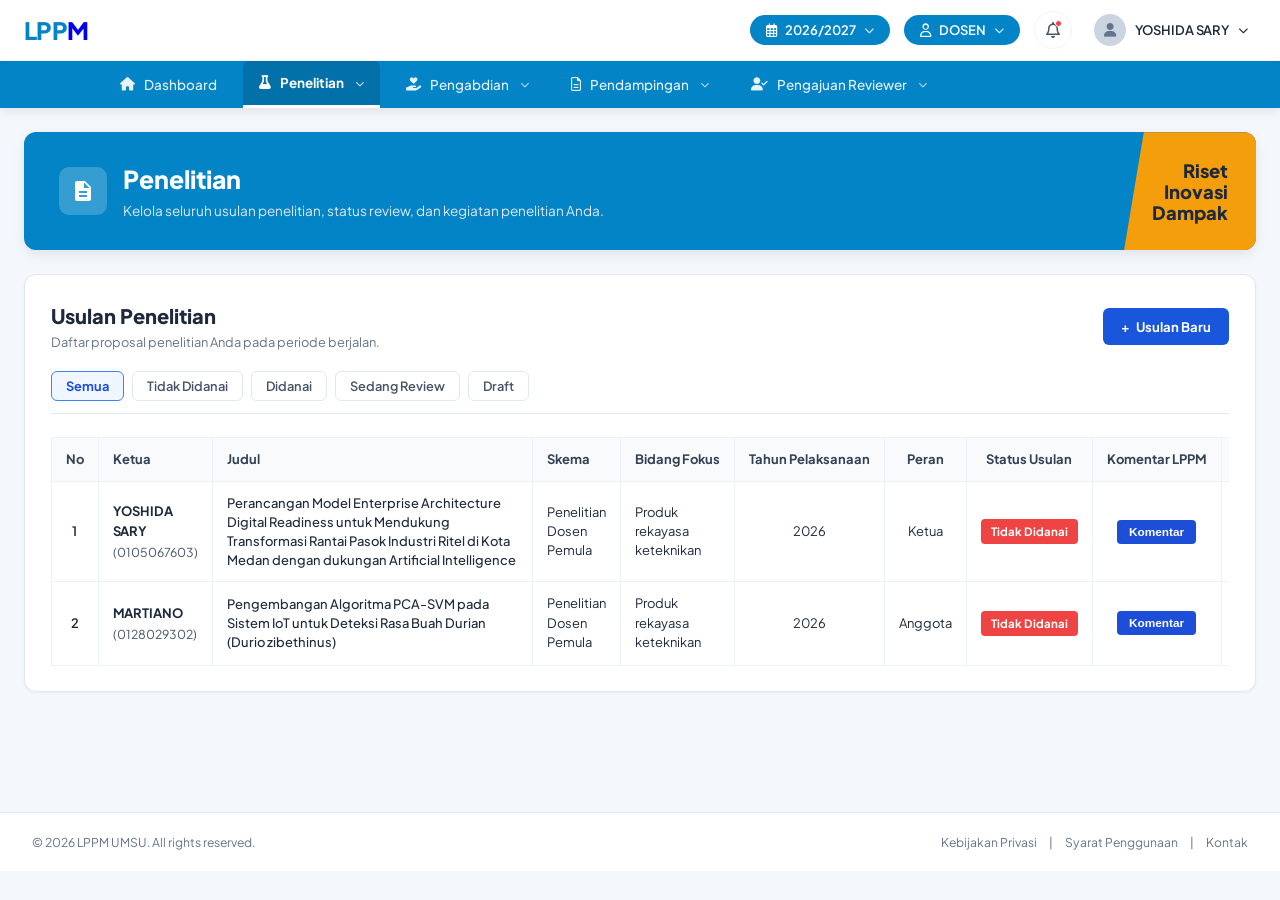
==== commit 8a22a1af: "feat: add research and proposal management modules with styling and logic" ====
--- a/penelitian.html
+++ b/penelitian.html
@@ -13,7 +13,7 @@
   <link rel="stylesheet" href="https://cdnjs.cloudflare.com/ajax/libs/font-awesome/6.5.1/css/all.min.css">
   <!-- Stylesheets -->
   <link rel="stylesheet" href="css/style.css?v=14">
-  <link rel="stylesheet" href="css/penelitian.css?v=15">
+  <link rel="stylesheet" href="css/penelitian.css?v=18">
   <link rel="icon" href="data:image/svg+xml,<svg xmlns=%22http://www.w3.org/2000/svg%22 viewBox=%220 0 100 100%22><text y=%22.9em%22 font-size=%2290%22>🎓</text></svg>">
 </head>
 <body>
@@ -330,6 +330,6 @@
   </footer>
 
   <script src="js/app.js"></script>
-  <script src="js/penelitian.js?v=13"></script>
+  <script src="js/penelitian.js?v=14"></script>
 </body>
 </html>
--- a/css/style.css
+++ b/css/style.css
@@ -924,8 +924,7 @@
   gap: 22px;
 }
 
-/* Generic Panel Header & Box */
-.profile-card,
+/* Generic History Card */
 .history-card {
   background-color: var(--bg-white);
   border-radius: 12px;
@@ -933,6 +932,23 @@
   box-shadow: var(--shadow-card);
 }
 
+/* ==========================================================================
+   PROFIL SAYA CARD - Modern Minimalist & Compact
+   ========================================================================== */
+.profile-card {
+  background-color: var(--bg-white);
+  border-radius: 14px;
+  overflow: hidden;
+  box-shadow: 0 4px 18px rgba(15, 23, 42, 0.06), 0 1px 3px rgba(15, 23, 42, 0.04);
+  border: 1px solid #e2e8f0;
+  transition: box-shadow var(--transition-normal);
+}
+
+.profile-card:hover {
+  box-shadow: 0 8px 24px rgba(2, 132, 199, 0.09), 0 2px 6px rgba(15, 23, 42, 0.04);
+}
+
+/* Header with subtle elegant gradient */
 .panel-header {
   background-color: var(--primary-navy);
   color: #ffffff;
@@ -942,10 +958,33 @@
   justify-content: space-between;
 }
 
+.panel-header.profile-header {
+  background: linear-gradient(135deg, #0284c7 0%, #0369a1 60%, #075985 100%);
+  color: #ffffff;
+  padding: 12px 18px;
+  display: flex;
+  align-items: center;
+  justify-content: space-between;
+  border-bottom: 1px solid rgba(255, 255, 255, 0.12);
+}
+
+.panel-title-wrapper {
+  display: flex;
+  align-items: center;
+  gap: 8px;
+}
+
+.panel-header-icon {
+  font-size: 15px;
+  color: #bae6fd;
+}
+
 .panel-title {
-  font-size: 15px;
+  font-size: 14.5px;
   font-weight: 700;
   letter-spacing: -0.01em;
+  color: #ffffff;
+  margin: 0;
 }
 
 .panel-actions {
@@ -957,28 +996,31 @@
 .panel-btn-icon {
   width: 28px;
   height: 28px;
-  border-radius: 6px;
-  background: rgba(255, 255, 255, 0.2);
-  border: none;
+  border-radius: 7px;
+  background: rgba(255, 255, 255, 0.16);
+  border: 1px solid rgba(255, 255, 255, 0.22);
+  backdrop-filter: blur(4px);
   color: #ffffff;
   display: flex;
   align-items: center;
   justify-content: center;
   font-size: 12px;
   cursor: pointer;
-  transition: background var(--transition-fast);
+  transition: all var(--transition-fast);
 }
 
 .panel-btn-icon:hover {
-  background: rgba(255, 255, 255, 0.35);
+  background: rgba(255, 255, 255, 0.28);
+  transform: translateY(-1px);
 }
 
 .panel-btn-pill {
   height: 28px;
-  padding: 0 12px;
-  border-radius: 6px;
-  background: rgba(255, 255, 255, 0.2);
-  border: none;
+  padding: 0 11px;
+  border-radius: 7px;
+  background: rgba(255, 255, 255, 0.16);
+  border: 1px solid rgba(255, 255, 255, 0.22);
+  backdrop-filter: blur(4px);
   color: #ffffff;
   font-family: var(--font-main);
   font-size: 12px;
@@ -987,22 +1029,22 @@
   align-items: center;
   gap: 6px;
   cursor: pointer;
-  transition: background var(--transition-fast);
+  transition: all var(--transition-fast);
 }
 
 .panel-btn-pill:hover {
-  background: rgba(255, 255, 255, 0.35);
+  background: rgba(255, 255, 255, 0.28);
+  transform: translateY(-1px);
 }
 
 .sync-icon.rotating {
-  animation: spin 1s linear infinite;
+  animation: spin 0.8s linear infinite;
 }
 
 @keyframes spin {
   from {
     transform: rotate(0deg);
   }
-
   to {
     transform: rotate(360deg);
   }
@@ -1010,89 +1052,291 @@
 
 /* Profile Body */
 .panel-body.profile-body {
-  padding: 20px;
-}
-
+  padding: 15px 16px 14px;
+}
+
+/* User Info Top Row */
 .profile-meta {
   display: flex;
   align-items: center;
-  gap: 16px;
-  margin-bottom: 22px;
+  gap: 13px;
+  margin-bottom: 13px;
+}
+
+.profile-avatar-wrapper {
+  position: relative;
+  flex-shrink: 0;
 }
 
 .profile-avatar-large {
-  width: 58px;
-  height: 58px;
+  width: 52px;
+  height: 52px;
   border-radius: 50%;
-  background-color: #cbd5e1;
+  background: linear-gradient(135deg, #e0f2fe 0%, #bae6fd 100%);
+  color: #0284c7;
+  display: flex;
+  align-items: center;
+  justify-content: center;
+  font-size: 22px;
+  box-shadow: 0 0 0 2px #ffffff, 0 0 0 4px #e0f2fe, 0 4px 10px rgba(2, 132, 199, 0.16);
+  transition: transform var(--transition-normal);
+}
+
+.profile-avatar-wrapper:hover .profile-avatar-large {
+  transform: scale(1.04);
+}
+
+.avatar-status-badge {
+  position: absolute;
+  bottom: -1px;
+  right: -1px;
+  width: 17px;
+  height: 17px;
+  border-radius: 50%;
+  background-color: #10b981;
+  color: #ffffff;
+  display: flex;
+  align-items: center;
+  justify-content: center;
+  font-size: 8.5px;
+  border: 2px solid #ffffff;
+  box-shadow: 0 1px 3px rgba(0, 0, 0, 0.15);
+}
+
+.profile-text {
+  flex: 1;
+  min-width: 0;
+}
+
+.lecturer-name-row {
+  display: flex;
+  align-items: center;
+  gap: 6px;
+  margin-bottom: 2px;
+}
+
+.lecturer-name {
+  font-size: 15px;
+  font-weight: 700;
+  color: #0f172a;
+  line-height: 1.25;
+  white-space: nowrap;
+  overflow: hidden;
+  text-overflow: ellipsis;
+}
+
+.verified-badge {
+  color: #0284c7;
+  font-size: 13px;
+  display: inline-flex;
+  align-items: center;
+  flex-shrink: 0;
+}
+
+.lecturer-dept {
+  font-size: 12px;
+  font-weight: 600;
+  color: #0284c7;
+  display: flex;
+  align-items: center;
+  gap: 5px;
+  margin-bottom: 2px;
+  white-space: nowrap;
+  overflow: hidden;
+  text-overflow: ellipsis;
+}
+
+.lecturer-dept i {
+  font-size: 11px;
+  opacity: 0.85;
+}
+
+.lecturer-univ {
+  font-size: 11.5px;
   color: #64748b;
   display: flex;
   align-items: center;
+  gap: 5px;
+  margin: 0;
+  white-space: nowrap;
+  overflow: hidden;
+  text-overflow: ellipsis;
+}
+
+.lecturer-univ i {
+  font-size: 11px;
+  color: #94a3b8;
+}
+
+/* 3 Stat Metrics Mini-Cards */
+.profile-metrics-grid {
+  display: grid;
+  grid-template-columns: repeat(3, 1fr);
+  gap: 7px;
+  padding-top: 12px;
+  border-top: 1px solid #f1f5f9;
+}
+
+.metric-card {
+  padding: 8px 4px 7px;
+  border-radius: 9px;
+  text-align: center;
+  display: flex;
+  flex-direction: column;
+  align-items: center;
   justify-content: center;
-  font-size: 26px;
-  flex-shrink: 0;
-}
-
-.lecturer-name {
+  position: relative;
+  transition: all 0.2s cubic-bezier(0.4, 0, 0.2, 1);
+  border: 1px solid transparent;
+  cursor: default;
+}
+
+.metric-card:hover {
+  transform: translateY(-2px);
+  box-shadow: 0 4px 10px rgba(15, 23, 42, 0.05);
+}
+
+.metric-card-top {
+  display: flex;
+  align-items: center;
+  gap: 4px;
+  margin-bottom: 2px;
+}
+
+.metric-card-top .metric-icon {
+  font-size: 10px;
+}
+
+.metric-card-top .metric-label {
+  font-size: 9px;
+  font-weight: 700;
+  letter-spacing: 0.3px;
+  text-transform: uppercase;
+}
+
+.metric-card .metric-value {
   font-size: 16px;
-  font-weight: 700;
-  color: var(--text-main);
-  line-height: 1.25;
-}
-
-.lecturer-dept {
-  font-size: 12.5px;
-  color: #475569;
+  font-weight: 800;
+  line-height: 1.15;
+  margin-bottom: 1px;
+  transition: color var(--transition-fast);
+}
+
+.metric-card .metric-sub {
+  font-size: 9.5px;
   font-weight: 500;
-  margin-top: 2px;
-}
-
-.lecturer-univ {
-  font-size: 12px;
+  opacity: 0.8;
+}
+
+/* Color variations for the 3 mini-cards */
+.metric-card.metric-sinta {
+  background: #f0f9ff;
+  border-color: #e0f2fe;
+}
+.metric-card.metric-sinta .metric-icon,
+.metric-card.metric-sinta .metric-label {
+  color: #0369a1;
+}
+.metric-card.metric-sinta .metric-value {
+  color: #0284c7;
+}
+.metric-card.metric-sinta .metric-sub {
+  color: #0284c7;
+}
+.metric-card.metric-sinta:hover {
+  border-color: #bae6fd;
+  background: #e0f2fe;
+}
+
+.metric-card.metric-edu {
+  background: #f5f3ff;
+  border-color: #ede9fe;
+}
+.metric-card.metric-edu .metric-icon,
+.metric-card.metric-edu .metric-label {
+  color: #6d28d9;
+}
+.metric-card.metric-edu .metric-value {
+  color: #7c3aed;
+}
+.metric-card.metric-edu .metric-sub {
+  color: #7c3aed;
+}
+.metric-card.metric-edu:hover {
+  border-color: #ddd6fe;
+  background: #ede9fe;
+}
+
+.metric-card.metric-rank {
+  background: #ecfdf5;
+  border-color: #d1fae5;
+}
+.metric-card.metric-rank .metric-icon,
+.metric-card.metric-rank .metric-label {
+  color: #047857;
+}
+.metric-card.metric-rank .metric-value {
+  color: #059669;
+  font-size: 13.5px;
+}
+.metric-card.metric-rank .metric-sub {
+  color: #059669;
+}
+.metric-card.metric-rank:hover {
+  border-color: #a7f3d0;
+  background: #d1fae5;
+}
+
+/* Compact Footer / SINTA ID & Quick Link */
+.profile-card-footer {
+  margin-top: 11px;
+  padding-top: 9px;
+  border-top: 1px dashed #e2e8f0;
+  display: flex;
+  align-items: center;
+  justify-content: space-between;
+  font-size: 11px;
+}
+
+.profile-sinta-tag {
   color: #64748b;
-  margin-top: 1px;
-}
-
-/* 3 Metrics Row */
-.profile-metrics-row {
-  display: flex;
-  align-items: stretch;
-  justify-content: space-between;
-  border-top: 1px solid var(--border-light);
-  padding-top: 16px;
-}
-
-.metric-col {
-  flex: 1;
-  display: flex;
-  flex-direction: column;
-  align-items: center;
-  text-align: center;
-  padding: 0 4px;
-}
-
-.metric-label {
+  display: inline-flex;
+  align-items: center;
+  gap: 5px;
+}
+
+.profile-sinta-tag i {
+  color: #0284c7;
   font-size: 11px;
+}
+
+.profile-sinta-tag strong {
+  color: #1e293b;
   font-weight: 600;
-  color: #334155;
-  margin-bottom: 4px;
-  min-height: 28px;
-  display: flex;
-  align-items: center;
-  justify-content: center;
-}
-
-.metric-value {
-  font-size: 20px;
-  font-weight: 800;
-  color: var(--accent-blue);
-  line-height: 1.2;
-}
-
-.metric-divider {
-  width: 1px;
-  background-color: var(--border-light);
-  margin: 4px 0;
+}
+
+.profile-ext-link {
+  color: #0284c7;
+  text-decoration: none;
+  font-weight: 600;
+  display: inline-flex;
+  align-items: center;
+  gap: 4px;
+  padding: 3px 8px;
+  border-radius: 5px;
+  background-color: #f0f9ff;
+  border: 1px solid #e0f2fe;
+  transition: all var(--transition-fast);
+}
+
+.profile-ext-link:hover {
+  background-color: #0284c7;
+  color: #ffffff;
+  border-color: #0284c7;
+}
+
+.profile-ext-link i {
+  font-size: 9px;
 }
 
 /* Riwayat Usulan Body */
--- a/css/penelitian.css
+++ b/css/penelitian.css
@@ -1,1625 +1,891 @@
-:root {
-  --primary-blue: #1a56db;
-  --border-color: #cbd5e1;
-  --font-heading: 'Plus Jakarta Sans', -apple-system, BlinkMacSystemFont, sans-serif;
-}
-
-@import url('https://fonts.googleapis.com/css2?family=Plus+Jakarta+Sans:wght@400;500;600;700;800&family=Outfit:wght@500;600;700;800;900&display=swap');
-
-:root {
-  --primary-blue: #1a56db;
-  --primary-hover: #1e40af;
-  --navy-dark: #0f172a;
-  --navy-header: #1e293b;
-  --bg-body: #f4f7fb;
-  --card-bg: #ffffff;
-  --text-main: #1e293b;
-  --text-muted: #64748b;
-  --text-light: #94a3b8;
-  --border-color: #e2e8f0;
-  --border-light: #f1f5f9;
-
-  /* UMSU & LPPM Palette */
-  --umsu-yellow: #f59e0b;
-  --umsu-yellow-bright: #fbbf24;
-  --umsu-blue-hero: #1952d4;
-  --umsu-blue-dark: #133ea3;
-
-  /* Stat Card Colors */
-  --stat-penelitian: #f43f5e;
-  --stat-pengabdian: #0284c7;
-  --stat-artikel: #f59e0b;
-  --stat-proposal: #10b981;
-
-  --font-main: 'Plus Jakarta Sans', -apple-system, BlinkMacSystemFont, 'Segoe UI', Roboto, sans-serif;
-  --font-heading: 'Outfit', sans-serif;
-
-  --shadow-sm: 0 1px 3px rgba(0, 0, 0, 0.05);
-  --shadow-md: 0 4px 14px -2px rgba(20, 35, 70, 0.08);
-  --shadow-lg: 0 10px 25px -5px rgba(20, 35, 70, 0.12);
-  --radius-sm: 6px;
-  --radius-md: 10px;
-  --radius-lg: 16px;
-}
-
-* {
-  box-sizing: border-box;
-  margin: 0;
-  padding: 0;
-}
-
-body {
-  font-family: var(--font-main);
-  background-color: var(--bg-body);
-  color: var(--text-main);
-  line-height: 1.5;
-  -webkit-font-smoothing: antialiased;
-}
-
-/* ==========================================================================
-   Modul Penelitian & Usulan Baru - LPPM UMSU & RisetMu
-   Dibuat khusus untuk Branch: arya
-   ========================================================================== */
-
-/* --------------------------------------------------------------------------
-   PAGE: PENELITIAN.HTML (DAFTAR USULAN)
-   -------------------------------------------------------------------------- */
-.penelitian-header-banner {
-  background: #0284c7;
-  border-radius: 12px;
-  padding: 1.8rem 2.2rem;
-  color: #ffffff;
-  position: relative;
-  overflow: hidden;
-  margin-bottom: 1.5rem;
-  display: flex;
-  justify-content: space-between;
-  align-items: center;
-  box-shadow: 0 4px 14px -2px rgba(20, 35, 70, 0.12);
-}
-
-.penelitian-header-left {
-  display: flex;
-  align-items: center;
-  gap: 16px;
-  z-index: 2;
-}
-
-.penelitian-header-icon {
-  width: 48px;
-  height: 48px;
-  background: rgba(255, 255, 255, 0.2);
-  border-radius: 10px;
-  display: flex;
-  align-items: center;
-  justify-content: center;
-  flex-shrink: 0;
-}
-
-.penelitian-header-icon i,
-.penelitian-header-icon svg {
-  width: 24px;
-  height: 24px;
-  fill: #ffffff;
-}
-
-.penelitian-header-text h2 {
-  font-family: 'Plus Jakarta Sans', sans-serif;
-  font-size: 1.55rem;
-  font-weight: 800;
-  margin-bottom: 3px;
-  color: #ffffff;
-}
-
-.penelitian-header-text p {
-  font-size: 0.85rem;
-  color: #e2e8f0;
-}
-
-.yellow-motto-polygon {
-  background: #f59e0b;
-  color: #1e293b;
-  padding: 14px 28px;
-  clip-path: polygon(15% 0%, 100% 0%, 100% 100%, 0% 100%);
-  position: absolute;
-  right: 0;
-  top: 0;
-  bottom: 0;
-  display: flex;
-  flex-direction: column;
-  justify-content: center;
-  align-items: flex-end;
-  font-family: 'Plus Jakarta Sans', sans-serif;
-  font-size: 1.15rem;
-  font-weight: 900;
-  line-height: 1.15;
-  z-index: 1;
-}
-
-.breadcrumb-nav {
-  font-size: 0.82rem;
-  color: #64748b;
-  margin-bottom: 1.25rem;
-  display: flex;
-  align-items: center;
-  gap: 6px;
-}
-
-.breadcrumb-nav a {
-  color: #1a56db;
-  text-decoration: none;
-  font-weight: 600;
-}
-
-.breadcrumb-nav a:hover {
-  text-decoration: underline;
-}
-
-.breadcrumb-nav span {
-  color: #1e293b;
-  font-weight: 700;
-}
-
-.usulan-table-card {
-  background: #ffffff;
-  border: 1px solid #e2e8f0;
-  border-radius: 12px;
-  padding: 1.6rem;
-  box-shadow: 0 1px 3px rgba(0, 0, 0, 0.05);
-}
-
-.usulan-card-header {
-  display: flex;
-  justify-content: space-between;
-  align-items: center;
-  margin-bottom: 1.2rem;
-}
-
-.usulan-card-header h3 {
-  font-size: 1.25rem;
-  font-weight: 800;
-  color: #1e293b;
-  margin-bottom: 2px;
-}
-
-.usulan-card-header p {
-  font-size: 0.8rem;
-  color: #64748b;
-}
-
-.btn-primary-blue {
-  background: #1a56db;
-  color: #ffffff !important;
-  border: none;
-  padding: 9px 18px;
-  border-radius: 6px;
-  font-size: 0.82rem;
-  font-weight: 700;
-  cursor: pointer;
-  display: inline-flex;
-  align-items: center;
-  gap: 6px;
-  text-decoration: none;
-  transition: background 0.15s, transform 0.1s;
-}
-
-.btn-primary-blue:hover {
-  background: #1e40af;
-  transform: translateY(-1px);
-}
-
-.filter-tabs-row {
-  display: flex;
-  gap: 8px;
-  margin-bottom: 1.4rem;
-  border-bottom: 1px solid #e2e8f0;
-  padding-bottom: 12px;
-  overflow-x: auto;
-}
-
-.filter-tab-pill {
-  background: #ffffff;
-  border: 1px solid #e2e8f0;
-  color: #475569;
-  padding: 6px 14px;
-  border-radius: 6px;
-  font-size: 0.8rem;
-  font-weight: 600;
-  cursor: pointer;
-  transition: all 0.15s;
-  white-space: nowrap;
-}
-
-.filter-tab-pill:hover {
-  background: #f8fafc;
-  border-color: #cbd5e1;
-}
-
-.filter-tab-pill.active {
-  background: #eff6ff;
-  border-color: #3b82f6;
-  color: #1d4ed8;
-  font-weight: 700;
-}
-
-.data-table-container {
-  width: 100%;
-  overflow-x: auto;
-}
-
-.lppm-table {
-  width: 100%;
-  border-collapse: collapse;
-  text-align: left;
-  font-size: 0.82rem;
-}
-
-.lppm-table th {
-  background: #f8fafc;
-  color: #475569;
-  font-weight: 700;
-  padding: 12px 14px;
-  border-bottom: 1px solid #e2e8f0;
-}
-
-.lppm-table td {
-  padding: 14px;
-  border-bottom: 1px solid #f1f5f9;
-  color: #1e293b;
-  vertical-align: middle;
-}
-
-.proposal-title-cell h5 {
-  font-size: 0.86rem;
-  font-weight: 700;
-  color: #1e293b;
-  margin-bottom: 3px;
-  line-height: 1.35;
-}
-
-.proposal-title-cell span {
-  font-size: 0.72rem;
-  color: #64748b;
-  background: #f1f5f9;
-  padding: 2px 7px;
-  border-radius: 4px;
-  font-weight: 600;
-}
-
-.badge-status-pill {
-  display: inline-flex;
-  align-items: center;
-  padding: 4px 10px;
-  border-radius: 9999px;
-  font-size: 0.74rem;
-  font-weight: 700;
-}
-
-.badge-status-pill.review,
-.badge-warning-review {
-  background: #fef3c7;
-  color: #b45309;
-}
-
-.badge-status-pill.done,
-.badge-success-done {
-  background: #e0f2fe;
-  color: #0369a1;
-}
-
-.badge-status-pill.draft,
-.badge-secondary-draft {
-  background: #f1f5f9;
-  color: #475569;
-}
-
-.badge-emerald-funded {
-  background: #d1fae5;
-  color: #047857;
-}
-
-.action-link-arrow {
-  color: #1a56db;
-  text-decoration: none;
-  font-weight: 700;
-  font-size: 0.82rem;
-  display: inline-flex;
-  align-items: center;
-  gap: 4px;
-  cursor: pointer;
-}
-
-.action-link-arrow:hover {
-  text-decoration: underline;
-  color: #1e40af;
-}
-
-/* =========================================
-   TABLE SCREENSHOT STYLES (MATCHES IMAGE 1)
-   ========================================= */
-.lppm-bordered-table {
-  border: 1px solid #e2e8f0;
-  width: 100%;
-}
-
-.lppm-bordered-table th,
-.lppm-bordered-table td {
-  border: 1px solid #edf2f7;
-  padding: 12px 14px;
-  font-size: 0.81rem;
-}
-
-.lppm-bordered-table th {
-  background: #f8fafc;
-  color: #334155;
-  font-weight: 700;
-  vertical-align: middle;
-  white-space: nowrap;
-}
-
-.lppm-bordered-table tr:hover {
-  background-color: #fafbfc;
-}
-
-.text-center {
-  text-align: center;
-}
-
-.font-semibold {
-  font-weight: 600;
-}
-
-.cell-ketua .ketua-name {
-  font-weight: 700;
-  color: #1e293b;
-  font-size: 0.81rem;
-  letter-spacing: -0.01em;
-}
-
-.cell-ketua .ketua-nidn {
-  color: #475569;
-  font-size: 0.77rem;
-  margin-top: 2px;
-}
-
-.cell-judul {
-  font-size: 0.81rem;
-  line-height: 1.45;
-  color: #1e293b;
-  font-weight: 500;
-}
-
-.badge-status-rejected {
-  display: inline-block;
-  background-color: #ef4444;
-  color: #ffffff;
-  font-size: 0.72rem;
-  font-weight: 700;
-  padding: 4px 10px;
-  border-radius: 4px;
-  white-space: nowrap;
-}
-
-.btn-table-comment {
-  background-color: #1d4ed8;
-  color: #ffffff;
-  border: none;
-  border-radius: 4px;
-  padding: 5px 12px;
-  font-size: 0.74rem;
-  font-weight: 600;
-  cursor: pointer;
-  white-space: nowrap;
-  transition: background-color 0.15s ease;
-}
-
-.btn-table-comment:hover {
-  background-color: #1e40af;
-}
-
-.btn-table-view {
-  display: inline-flex;
-  align-items: center;
-  justify-content: center;
-  width: 28px;
-  height: 28px;
-  border: 1px solid #93c5fd;
-  background-color: #ffffff;
-  color: #2563eb;
-  border-radius: 4px;
-  cursor: pointer;
-  transition: all 0.15s ease;
-  font-size: 0.85rem;
-}
-
-.btn-table-view:hover {
-  background-color: #eff6ff;
-  border-color: #3b82f6;
-}
-
-.new-proposal-cta-card {
-  background: #eff6ff;
-  border: 1px solid #bfdbfe;
-  border-radius: 12px;
-  padding: 1.4rem;
-  display: flex;
-  flex-direction: column;
-  gap: 8px;
-  margin-top: 1.25rem;
-}
-
-.new-proposal-cta-card h4 {
-  font-size: 1rem;
-  font-weight: 800;
-  color: #1e3a8a;
-}
-
-.new-proposal-cta-card p {
-  font-size: 0.78rem;
-  color: #475569;
-  line-height: 1.45;
-  margin-bottom: 8px;
-}
-
-/* --------------------------------------------------------------------------
-   PAGE: USULAN-BARU.HTML (WIZARD PENGAJUAN)
-   -------------------------------------------------------------------------- */
-.info-notification-bar {
-  background: #e1f0fa;
-  border-left: 4px solid #0284c7;
-  padding: 0.95rem 1.4rem;
-  border-radius: 4px;
-  margin-bottom: 1.5rem;
-  display: flex;
-  align-items: center;
-  gap: 12px;
-}
-
-.info-badge-tag {
-  color: #0369a1;
-  font-weight: 800;
-  font-size: 0.8rem;
-  display: flex;
-  align-items: center;
-  gap: 5px;
-}
-
-.info-title-text {
-  font-size: 0.86rem;
-  color: #1e293b;
-  font-weight: 700;
-}
-
-.stepper-progress-container {
-  background: #ffffff;
-  border: 1px solid #e2e8f0;
-  border-radius: 8px;
-  padding: 1.6rem 2rem;
-  margin-bottom: 1.8rem;
-  box-shadow: 0 1px 3px rgba(0, 0, 0, 0.05);
-}
-
-.stepper-track {
-  display: flex;
-  justify-content: space-between;
-  align-items: center;
-  position: relative;
-  max-width: 860px;
-  margin: 0 auto;
-}
-
-.stepper-track::before {
-  content: '';
-  position: absolute;
-  top: 13px;
-  left: 30px;
-  right: 30px;
-  height: 2px;
-  background: #cbd5e1;
-  z-index: 1;
-}
-
-.step-item {
-  display: flex;
-  flex-direction: column;
-  align-items: center;
-  position: relative;
-  z-index: 2;
-  cursor: pointer;
-}
-
-.step-bubble {
-  width: 26px;
-  height: 26px;
-  border-radius: 50%;
-  background: #cbd5e1;
-  border: 3px solid #ffffff;
-  box-shadow: 0 0 0 1px #cbd5e1;
-  margin-bottom: 6px;
-  transition: all 0.2s;
-}
-
-.step-item.active .step-bubble {
-  background: #3b82f6;
-  box-shadow: 0 0 0 3px rgba(59, 130, 246, 0.35);
-}
-
-.step-item.completed .step-bubble {
-  background: #10b981;
-  box-shadow: 0 0 0 2px #10b981;
-}
-
-.step-label {
-  font-size: 0.76rem;
-  font-weight: 600;
-  color: #64748b;
-  text-align: center;
-  white-space: nowrap;
-}
-
-.step-item.active .step-label {
-  color: #1e293b;
-  font-weight: 800;
-}
-
-/* Accordions */
-.accordion-wrapper {
-  display: flex;
-  flex-direction: column;
-  gap: 1.25rem;
-}
-
-.accordion-panel {
-  background: #ffffff;
-  border: 1px solid #e2e8f0;
-  border-radius: 6px;
-  overflow: visible;
-  position: relative;
-}
-
-.accordion-header {
-  background: #1a56db;
-  color: #ffffff;
-  padding: 0.9rem 1.4rem;
-  display: flex;
-  justify-content: space-between;
-  align-items: center;
-  cursor: pointer;
-  user-select: none;
-  transition: background 0.15s;
-  border-radius: 5px 5px 0 0;
-}
-
-.accordion-header:hover {
-  background: #1e40af;
-}
-
-.accordion-header h4 {
-  font-size: 0.96rem;
-  font-weight: 700;
-}
-
-.accordion-toggle-icon {
-  width: 16px;
-  height: 16px;
-  fill: currentColor;
-  transition: transform 0.25s ease;
-}
-
-.accordion-panel.collapsed .accordion-toggle-icon {
-  transform: rotate(-180deg);
-}
-
-.accordion-panel.collapsed .accordion-body {
-  display: none;
-}
-
-.accordion-body {
-  padding: 1.5rem 1.6rem;
-  background: #ffffff;
-  border-radius: 0 0 6px 6px;
-}
-
-.kv-table {
-  display: flex;
-  flex-direction: column;
-  gap: 7px;
-  font-size: 0.85rem;
-}
-
-.kv-row {
-  display: grid;
-  grid-template-columns: 210px 1fr;
-  align-items: center;
-  padding: 3px 0;
-}
-
-.kv-key {
-  color: #374151;
-  font-weight: 600;
-}
-
-.kv-val {
-  color: #1e293b;
-  font-weight: 600;
-}
-
-.form-grid-3 {
-  display: grid;
-  grid-template-columns: repeat(3, 1fr);
-  gap: 1.2rem;
-  margin-top: 0.9rem;
-}
-
-.form-grid-2 {
-  display: grid;
-  grid-template-columns: repeat(2, 1fr);
-  gap: 1.2rem;
-  margin-top: 0.8rem;
-}
-
-/* Dynamic Tag Select Box */
-.dynamic-select-tag-box {
-  position: relative;
-  width: 100%;
-}
-
-.dynamic-select-tag-box.open {
-  z-index: 100;
-}
-
-.select-tag-trigger {
-  border: 1px solid #cbd5e1;
-  border-radius: 4px;
-  padding: 4px 8px;
-  display: flex;
-  align-items: center;
-  justify-content: space-between;
-  background: #ffffff;
-  min-height: 38px;
-  cursor: pointer;
-  transition: border-color 0.15s, box-shadow 0.15s;
-}
-
-.select-tag-trigger:hover,
-.select-tag-trigger.open {
-  border-color: #2563eb;
-  box-shadow: 0 0 0 2px rgba(37, 99, 235, 0.12);
-}
-
-.select-tag-trigger svg {
-  transition: transform 0.2s ease;
-  flex-shrink: 0;
-  margin-left: 6px;
-}
-
-.select-tag-trigger.open svg {
-  transform: rotate(180deg);
-}
-
-.tag-holder {
-  display: flex;
-  flex-wrap: wrap;
-  gap: 4px;
-  align-items: center;
-  overflow: hidden;
-}
-
-.tag-badge {
-  background: #e2e8f0;
-  color: #1e293b;
-  font-size: 0.76rem;
-  font-weight: 600;
-  padding: 3px 8px;
-  border-radius: 4px;
-  display: inline-flex;
-  align-items: center;
-  gap: 6px;
-  user-select: none;
-}
-
-.tag-badge .remove-tag {
-  color: #64748b;
-  cursor: pointer;
-  font-size: 0.82rem;
-  font-weight: 800;
-  padding: 0 3px;
-  border-radius: 3px;
-}
-
-.tag-badge .remove-tag:hover {
-  color: #ffffff;
-  background: #ef4444;
-}
-
-.tag-placeholder {
-  font-size: 0.8rem;
-  color: #94a3b8;
-  font-style: italic;
-  padding-left: 4px;
-}
-
-.dynamic-options-dropdown {
-  position: absolute;
-  top: calc(100% + 4px);
-  left: 0;
-  right: 0;
-  background: #ffffff;
-  border: 1px solid #cbd5e1;
-  border-radius: 6px;
-  box-shadow: 0 10px 25px rgba(0, 0, 0, 0.15);
-  z-index: 999;
-  max-height: 220px;
-  overflow-y: auto;
-  display: none;
-  flex-direction: column;
-}
-
-.dynamic-options-dropdown.open {
-  display: flex;
-}
-
-.dynamic-option-item {
-  padding: 9px 12px;
-  font-size: 0.8rem;
-  color: #1e293b;
-  cursor: pointer;
-  border-bottom: 1px solid #f1f5f9;
-  transition: background 0.12s, color 0.12s;
-  display: flex;
-  justify-content: space-between;
-  align-items: center;
-  gap: 8px;
-  text-align: left;
-}
-
-.dynamic-option-item:last-child {
-  border-bottom: none;
-}
-
-.dynamic-option-item:hover {
-  background: #f1f5f9;
-  color: #1e40af;
-}
-
-.dynamic-option-item.selected {
-  background: #eff6ff;
-  color: #1a56db;
-  font-weight: 700;
-}
-
-.wizard-footer-actions {
-  display: flex;
-  justify-content: space-between;
-  align-items: center;
-  margin-top: 1.5rem;
-  padding-top: 1.25rem;
-  border-top: 1px solid #e2e8f0;
-}
-
-.btn-wizard-next {
-  background: #10b981;
-  color: #ffffff;
-  border: none;
-  padding: 9px 20px;
-  border-radius: 6px;
-  font-size: 0.84rem;
-  font-weight: 700;
-  cursor: pointer;
-  display: inline-flex;
-  align-items: center;
-  gap: 6px;
-  font-family: inherit;
-  transition: background 0.15s, transform 0.1s;
-}
-
-.btn-wizard-next:hover {
-  background: #059669;
-  transform: translateY(-1px);
-}
-
-
-/* =========================================
-   PAGE CONTAINER & 2-COLUMN GRID LAYOUT
-========================================= */
-.app-container {
-  max-width: 1420px;
-  margin: 1.5rem auto;
-  padding: 0 1.5rem 3rem 1.5rem;
-}
-
-.dashboard-grid-layout {
-  display: grid;
-  grid-template-columns: 1fr;
-  gap: 1.5rem;
-  align-items: start;
-}
-
-.grid-col-left {
-  min-width: 0;
-  display: flex;
-  flex-direction: column;
-  gap: 1.5rem;
-}
-
-.grid-col-right {
-  min-width: 320px;
-  display: flex;
-  flex-direction: column;
-  gap: 1.5rem;
-}
-
-@media (max-width: 992px) {
-  .dashboard-grid-layout {
-    grid-template-columns: 1fr;
-  }
-}
-
-/* =========================================
-   SIDEBAR PANEL CARD (PROFIL SAYA)
-========================================= */
-.sidebar-panel-card {
-  background: #ffffff;
-  border-radius: 12px;
-  box-shadow: 0 1px 3px rgba(0, 0, 0, 0.05);
-  border: 1px solid #e2e8f0;
-  overflow: hidden;
-}
-
-.panel-navy-header {
-  background: #0f172a;
-  color: #ffffff;
-  padding: 12px 18px;
-  display: flex;
-  align-items: center;
-  justify-content: space-between;
-}
-
-.panel-navy-header h3 {
-  font-size: 0.95rem;
-  font-weight: 800;
-  color: #ffffff;
-  margin: 0;
-}
-
-.panel-header-btn {
-  background: transparent;
-  border: none;
-  color: #ffffff;
-  cursor: pointer;
-  display: flex;
-  align-items: center;
-  justify-content: center;
-  padding: 4px;
-  border-radius: 4px;
-  transition: background 0.15s;
-}
-
-.panel-header-btn:hover {
-  background: rgba(255, 255, 255, 0.1);
-}
-
-.panel-header-btn svg {
-  width: 16px;
-  height: 16px;
-  fill: currentColor;
-}
-
-.profile-panel-body {
-  padding: 18px 20px;
-}
-
-.profile-avatar-row {
-  display: flex;
-  align-items: center;
-  gap: 14px;
-}
-
-.avatar-large-circle {
-  width: 58px;
-  height: 58px;
-  border-radius: 50%;
-  background: #e2e8f0;
-  display: flex;
-  align-items: center;
-  justify-content: center;
-  color: #94a3b8;
-  flex-shrink: 0;
-}
-
-.avatar-large-circle svg {
-  width: 32px;
-  height: 32px;
-  fill: currentColor;
-}
-
-.profile-info-text h4 {
-  font-size: 1rem;
-  font-weight: 800;
-  color: #1e293b;
-  margin-bottom: 2px;
-}
-
-.profile-info-text p {
-  font-size: 0.72rem;
-  color: #64748b;
-  line-height: 1.35;
-  margin: 0;
-}
-
-.status-active-pill {
-  display: inline-block;
-  background: #dcfce7;
-  color: #15803d;
-  font-size: 0.68rem;
-  font-weight: 800;
-  padding: 2px 10px;
-  border-radius: 12px;
-  margin-top: 5px;
-}
-
-/* =========================================
-   SITE FOOTER (FOR PENELITIAN & USULAN-BARU)
-========================================= */
-.site-footer {
-  border-top: 1px solid #e2e8f0;
-  background: #ffffff;
-  padding: 1.25rem 2rem;
-  display: flex;
-  justify-content: space-between;
-  align-items: center;
-  font-size: 0.76rem;
-  color: #64748b;
-  margin-top: 3rem;
-}
-
-.site-footer .footer-links {
-  display: flex;
-  gap: 12px;
-  align-items: center;
-}
-
-.site-footer .footer-links a {
-  color: #64748b;
-  text-decoration: none;
-}
-
-.site-footer .footer-links a:hover {
-  color: #1a56db;
-}
-
-
-/* =========================================
-   TOP NAVBAR (LPPM UMSU BRANDING)
-========================================= */
-.top-navbar {
-  background: #ffffff;
-  border-bottom: 1px solid var(--border-color, #e2e8f0);
-  padding: 0 2.5rem;
-  display: flex;
-  align-items: center;
-  justify-content: space-between;
-  position: sticky;
-  top: 0;
-  z-index: 100;
-  height: 68px;
-}
-
-.nav-left-section {
-  display: flex;
-  align-items: center;
-  gap: 2.2rem;
-}
-
-.brand-lppm-link {
-  display: flex;
-  align-items: center;
-  gap: 10px;
-  text-decoration: none;
-  cursor: pointer;
-}
-
-.brand-badge-u {
-  width: 38px;
-  height: 38px;
-  background: #1a56db;
-  border-radius: 8px;
-  display: flex;
-  align-items: center;
-  justify-content: center;
-  color: #ffffff;
-  font-family: var(--font-heading, 'Plus Jakarta Sans', sans-serif);
-  font-size: 1.45rem;
-  font-weight: 900;
-  box-shadow: 0 2px 6px rgba(26, 86, 219, 0.35);
-}
-
-.brand-text-block {
-  display: flex;
-  flex-direction: column;
-}
-
-.brand-title {
-  font-size: 1.15rem;
-  font-weight: 800;
-  color: #1e3a8a;
-  letter-spacing: -0.3px;
-  line-height: 1.1;
-  font-family: var(--font-heading, 'Plus Jakarta Sans', sans-serif);
-}
-
-.brand-tagline {
-  font-size: 0.65rem;
-  color: #64748b;
-  font-weight: 600;
-  letter-spacing: 0.2px;
-}
-
-.main-nav-links {
-  display: flex;
-  align-items: center;
-  gap: 1.5rem;
-  height: 68px;
-}
-
-.nav-item {
-  color: #475569;
-  text-decoration: none;
-  font-size: 0.85rem;
-  font-weight: 600;
-  height: 100%;
-  display: flex;
-  align-items: center;
-  position: relative;
-  transition: color 0.15s;
-  cursor: pointer;
-}
-
-.nav-item:hover {
-  color: var(--primary-blue, #1a56db);
-}
-
-.nav-item.active {
-  color: var(--primary-blue, #1a56db);
-  font-weight: 700;
-}
-
-.nav-item.active::after {
-  content: '';
-  position: absolute;
-  bottom: 0;
-  left: 0;
-  right: 0;
-  height: 3px;
-  background: #ffffffff;
-  border-radius: 3px 3px 0 0;
-}
-
-.nav-right-controls {
-  display: flex;
-  align-items: center;
-  gap: 12px;
-}
-
-.control-pill-btn {
-  background: #1e293b;
-  color: #ffffff;
-  border: none;
-  padding: 6px 14px;
-  border-radius: 20px;
-  font-size: 0.8rem;
-  font-weight: 700;
-  display: inline-flex;
-  align-items: center;
-  gap: 7px;
-  cursor: pointer;
-  transition: background 0.15s;
-  font-family: inherit;
-}
-
-.control-pill-btn:hover {
-  background: #334155;
-}
-
-.control-pill-btn svg {
-  width: 13px !important;
-  height: 13px !important;
-  fill: currentColor;
-}
-
-.dropdown-relative {
-  position: relative;
-}
-
-.dropdown-menu-list {
-  position: absolute;
-  top: calc(100% + 8px);
-  right: 0;
-  background: #ffffff;
-  border: 1px solid var(--border-color, #cbd5e1);
-  border-radius: 8px;
-  box-shadow: var(--shadow-lg, 0 10px 25px rgba(0, 0, 0, 0.1));
-  min-width: 170px;
-  display: none;
-  flex-direction: column;
-  z-index: 250;
-  overflow: hidden;
-}
-
-.dropdown-menu-list.show {
-  display: flex;
-}
-
-.dropdown-menu-list button,
-.dropdown-menu-list a {
-  padding: 9px 14px;
-  font-size: 0.8rem;
-  text-decoration: none;
-  color: var(--text-main, #1e293b);
-  background: none;
-  border: none;
-  text-align: left;
-  cursor: pointer;
-  display: flex;
-  align-items: center;
-  gap: 8px;
-  font-family: inherit;
-  font-weight: 600;
-}
-
-.dropdown-menu-list button:hover,
-.dropdown-menu-list a:hover {
-  background: #f1f5f9;
-  color: var(--primary-blue, #1a56db);
-}
-
-.icon-bell-btn {
-  background: transparent;
-  border: none;
-  width: 36px;
-  height: 36px;
-  border-radius: 50%;
-  display: flex;
-  align-items: center;
-  justify-content: center;
-  cursor: pointer;
-  color: #64748b;
-  transition: all 0.15s;
-}
-
-.icon-bell-btn:hover {
-  background: #f1f5f9;
-  color: #1e293b;
-}
-
-.icon-bell-btn svg {
-  width: 20px !important;
-  height: 20px !important;
-}
-
-.user-profile-widget {
-  display: flex;
-  align-items: center;
-  gap: 10px;
-  padding: 4px 8px;
-  border-radius: 8px;
-  cursor: pointer;
-  transition: background 0.15s;
-}
-
-.user-profile-widget:hover {
-  background: #f1f5f9;
-}
-
-.avatar-circle-sm {
-  width: 36px;
-  height: 36px;
-  border-radius: 50%;
-  background: #cbd5e1;
-  display: flex;
-  align-items: center;
-  justify-content: center;
-  color: #475569;
-  font-size: 0.85rem;
-  font-weight: 700;
-}
-
-.user-meta-info {
-  display: flex;
-  flex-direction: column;
-  line-height: 1.15;
-}
-
-.user-meta-name {
-  font-size: 0.82rem;
-  font-weight: 800;
-  color: #1e293b;
-  letter-spacing: 0.2px;
-}
-
-.user-meta-role {
-  font-size: 0.7rem;
-  color: #64748b;
-  font-weight: 500;
-}
-
-/* =========================================
-   FORM CONTROLS - USULAN BARU (dari ok/css/style.css)
-   Discope ke .accordion-body agar tidak mengganggu modal dashboard
-========================================= */
-.accordion-body .form-group {
-  display: flex;
-  flex-direction: column;
-  gap: 5px;
-  position: relative;
-  margin-bottom: 0;
-}
-
-.accordion-body .form-group label {
-  display: block;
-  font-size: 0.78rem;
-  font-weight: 700;
-  color: #334155;
-  margin-bottom: 0;
-}
-
-.accordion-body .form-control {
-  border: 1px solid #cbd5e1;
-  padding: 8px 12px;
-  border-radius: 4px;
-  font-size: 0.8rem;
-  font-family: inherit;
-  color: #1e293b;
-  background: #ffffff;
-  outline: none;
-  width: 100%;
-  min-height: 38px;
-  transition: border-color 0.15s;
-  cursor: pointer;
-}
-
-.accordion-body .form-control:focus {
-  border-color: #3b82f6;
-  box-shadow: 0 0 0 2px rgba(59, 130, 246, 0.15);
-}
-
-.period-date-box {
-  display: flex;
-  flex-direction: column;
-  gap: 6px;
-  font-size: 0.84rem;
-}
-
-.period-date-box .open-text {
-  color: #16a34a;
-  font-weight: 800;
-}
-
-.period-date-box .close-text {
-  color: #ef4444;
-  font-weight: 800;
-}
-
-/* ==========================================================================
-   SENIOR-FRIENDLY & ACCESSIBLE PERIODE PENELITIAN PANEL (PROPORTIONAL & COMPACT)
-   Kenyamanan visual, kontras pas, dan ukuran seimbang tidak terlalu besar
-   ========================================================================== */
-
-.period-accordion-panel {
-  border: 1.5px solid #cbd5e1;
-  border-radius: 8px;
-  box-shadow: 0 2px 10px rgba(15, 23, 42, 0.04);
-  overflow: hidden;
-  transition: all 0.2s ease;
-}
-
-.period-header {
-  background: linear-gradient(135deg, #1d4ed8 0%, #1e40af 100%);
-  padding: 0.75rem 1.25rem;
-  border-radius: 6px 6px 0 0;
-}
-
-.period-header:hover {
-  background: linear-gradient(135deg, #1e40af 0%, #1e3a8a 100%);
-}
-
-.header-title-group {
-  display: flex;
-  align-items: center;
-  gap: 10px;
-}
-
-.header-icon-circle {
-  width: 32px;
-  height: 32px;
-  border-radius: 8px;
-  background: rgba(255, 255, 255, 0.2);
-  display: flex;
-  align-items: center;
-  justify-content: center;
-  font-size: 1rem;
-  color: #ffffff;
-  flex-shrink: 0;
-}
-
-.period-panel-title {
-  font-size: 0.98rem;
-  font-weight: 700;
-  color: #ffffff;
-  margin-bottom: 1px;
-}
-
-.period-panel-subtitle {
-  font-size: 0.76rem;
-  color: rgba(255, 255, 255, 0.88);
-  font-weight: 500;
-  margin: 0;
-}
-
-.period-body {
-  padding: 1.1rem 1.35rem;
-  background: #ffffff;
-  display: flex;
-  flex-direction: column;
-  gap: 0.9rem;
-}
-
-/* Status Alert (Compact) */
-.period-status-alert {
-  background: #f0fdf4;
-  border: 1px solid #86efac;
-  border-radius: 8px;
-  padding: 8px 14px;
-  display: flex;
-  align-items: flex-start;
-  gap: 10px;
-}
-
-.alert-icon-wrap {
-  width: 24px;
-  height: 24px;
-  border-radius: 50%;
-  background: #dcfce7;
-  color: #16a34a;
-  display: flex;
-  align-items: center;
-  justify-content: center;
-  font-size: 0.85rem;
-  flex-shrink: 0;
-  margin-top: 1px;
-}
-
-.alert-text-wrap {
-  display: flex;
-  flex-direction: column;
-  gap: 3px;
-  flex: 1;
-}
-
-.alert-top-row {
-  display: flex;
-  align-items: center;
-  gap: 8px;
-  flex-wrap: wrap;
-}
-
-.status-badge-live {
-  background: #16a34a;
-  color: #ffffff;
-  font-size: 0.72rem;
-  font-weight: 700;
-  padding: 2px 10px;
-  border-radius: 12px;
-}
-
-.status-period-sub {
-  font-size: 0.72rem;
-  color: #15803d;
-  font-weight: 600;
-}
-
-.alert-message {
-  font-size: 0.82rem;
-  line-height: 1.4;
-  color: #14532d;
-  margin: 0;
-}
-
-/* 2-Column Info Grid */
-.period-cards-grid {
-  display: grid;
-  grid-template-columns: 1fr 1.35fr;
-  gap: 0.9rem;
-}
-
-@media (max-width: 860px) {
-  .period-cards-grid {
-    grid-template-columns: 1fr;
-  }
-}
-
-/* Card 1: Batch & Year */
-.period-info-card {
-  background: #f8fafc;
-  border: 1px solid #e2e8f0;
-  border-radius: 8px;
-  padding: 0.85rem 1.1rem;
-  display: flex;
-  flex-direction: column;
-  justify-content: space-between;
-  gap: 8px;
-}
-
-.card-top-header {
-  display: flex;
-  justify-content: space-between;
-  align-items: center;
-}
-
-.card-label {
-  font-size: 0.74rem;
-  font-weight: 700;
-  color: #64748b;
-  text-transform: uppercase;
-  letter-spacing: 0.03em;
-  display: inline-flex;
-  align-items: center;
-  gap: 5px;
-}
-
-.pill-batch-number {
-  background: #dbeafe;
-  color: #1d4ed8;
-  font-weight: 700;
-  font-size: 0.74rem;
-  padding: 2px 10px;
-  border-radius: 12px;
-  border: 1px solid #bfdbfe;
-}
-
-.highlight-year {
-  font-size: 1.25rem;
-  font-weight: 800;
-  color: #0f172a;
-  letter-spacing: -0.01em;
-  margin-top: 2px;
-}
-
-.highlight-desc {
-  display: flex;
-  align-items: center;
-  gap: 6px;
-  font-size: 0.82rem;
-  font-weight: 600;
-  color: #334155;
-}
-
-.highlight-desc i {
-  color: #d97706;
-}
-
-/* Card 2: Open & Close Dates */
-.period-schedule-card {
-  background: #ffffff;
-  border: 1px solid #e2e8f0;
-  border-radius: 8px;
-  padding: 0.85rem 1.1rem;
-  display: flex;
-  flex-direction: column;
-  gap: 8px;
-}
-
-.schedule-item {
-  display: flex;
-  align-items: center;
-  gap: 12px;
-}
-
-.schedule-icon-box {
-  width: 34px;
-  height: 34px;
-  border-radius: 6px;
-  display: flex;
-  align-items: center;
-  justify-content: center;
-  font-size: 0.95rem;
-  flex-shrink: 0;
-}
-
-.box-open {
-  background: #dcfce7;
-  color: #15803d;
-  border: 1px solid #bbf7d0;
-}
-
-.box-close {
-  background: #fee2e2;
-  color: #b91c1c;
-  border: 1px solid #fecaca;
-}
-
-.schedule-details {
-  display: flex;
-  flex-direction: column;
-  gap: 1px;
-}
-
-.schedule-label {
-  font-size: 0.74rem;
-  font-weight: 600;
-  color: #64748b;
-}
-
-.schedule-date.date-open {
-  font-size: 0.88rem;
-  font-weight: 700;
-  color: #15803d;
-}
-
-.schedule-date.date-close {
-  font-size: 0.88rem;
-  font-weight: 700;
-  color: #dc2626;
-}
-
-.schedule-divider-line {
-  height: 1px;
-  background: #f1f5f9;
-}
-
-/* Helpful Note */
-.period-help-note {
-  background: #fffbeb;
-  border: 1px solid #fde68a;
-  border-radius: 6px;
-  padding: 7px 12px;
-  display: flex;
-  align-items: flex-start;
-  gap: 8px;
-  font-size: 0.78rem;
-  line-height: 1.45;
-  color: #92400e;
-}
-
-.period-help-note i {
-  font-size: 0.92rem;
-  color: #d97706;
-  margin-top: 1px;
-  flex-shrink: 0;
-}
-
-/* Footer & Big Button */
-.period-action-footer {
-  display: flex;
-  justify-content: flex-end;
-  margin-top: 0.2rem;
-  padding-top: 0.8rem;
-  border-top: 1px solid #f1f5f9;
-}
-
-.btn-senior-friendly {
-  background: linear-gradient(135deg, #059669 0%, #10b981 100%);
-  color: #ffffff;
-  border: none;
-  padding: 9px 24px;
-  border-radius: 6px;
-  font-size: 0.85rem;
-  font-weight: 700;
-  cursor: pointer;
-  display: inline-flex;
-  align-items: center;
-  gap: 8px;
-  box-shadow: 0 2px 8px rgba(16, 185, 129, 0.25);
-  transition: all 0.2s ease;
-  font-family: inherit;
-}
-
-.btn-senior-friendly:hover {
-  background: linear-gradient(135deg, #047857 0%, #059669 100%);
-  transform: translateY(-1px);
-  box-shadow: 0 4px 12px rgba(16, 185, 129, 0.35);
-}
-
-.btn-senior-friendly:active {
-  transform: translateY(0);
-}+:root {
+  --primary-blue: #1a56db;
+  --border-color: #cbd5e1;
+  --font-heading: 'Plus Jakarta Sans', -apple-system, BlinkMacSystemFont, sans-serif;
+}
+
+@import url('https://fonts.googleapis.com/css2?family=Plus+Jakarta+Sans:wght@400;500;600;700;800&family=Outfit:wght@500;600;700;800;900&display=swap');
+
+:root {
+  --primary-blue: #1a56db;
+  --primary-hover: #1e40af;
+  --navy-dark: #0f172a;
+  --navy-header: #1e293b;
+  --bg-body: #f4f7fb;
+  --card-bg: #ffffff;
+  --text-main: #1e293b;
+  --text-muted: #64748b;
+  --text-light: #94a3b8;
+  --border-color: #e2e8f0;
+  --border-light: #f1f5f9;
+
+  /* UMSU & LPPM Palette */
+  --umsu-yellow: #f59e0b;
+  --umsu-yellow-bright: #fbbf24;
+  --umsu-blue-hero: #1952d4;
+  --umsu-blue-dark: #133ea3;
+
+  /* Stat Card Colors */
+  --stat-penelitian: #f43f5e;
+  --stat-pengabdian: #0284c7;
+  --stat-artikel: #f59e0b;
+  --stat-proposal: #10b981;
+
+  --font-main: 'Plus Jakarta Sans', -apple-system, BlinkMacSystemFont, 'Segoe UI', Roboto, sans-serif;
+  --font-heading: 'Outfit', sans-serif;
+
+  --shadow-sm: 0 1px 3px rgba(0, 0, 0, 0.05);
+  --shadow-md: 0 4px 14px -2px rgba(20, 35, 70, 0.08);
+  --shadow-lg: 0 10px 25px -5px rgba(20, 35, 70, 0.12);
+  --radius-sm: 6px;
+  --radius-md: 10px;
+  --radius-lg: 16px;
+}
+
+* {
+  box-sizing: border-box;
+  margin: 0;
+  padding: 0;
+}
+
+body {
+  font-family: var(--font-main);
+  background-color: var(--bg-body);
+  color: var(--text-main);
+  line-height: 1.5;
+  -webkit-font-smoothing: antialiased;
+}
+
+/* ==========================================================================
+   Modul Penelitian & Usulan Baru - LPPM UMSU & RisetMu
+   Dibuat khusus untuk Branch: arya
+   ========================================================================== */
+
+/* --------------------------------------------------------------------------
+   PAGE: PENELITIAN.HTML (DAFTAR USULAN)
+   -------------------------------------------------------------------------- */
+.penelitian-header-banner {
+  background: #0284c7;
+  border-radius: 12px;
+  padding: 1.8rem 2.2rem;
+  color: #ffffff;
+  position: relative;
+  overflow: hidden;
+  margin-bottom: 1.5rem;
+  display: flex;
+  justify-content: space-between;
+  align-items: center;
+  box-shadow: 0 4px 14px -2px rgba(20, 35, 70, 0.12);
+}
+
+.penelitian-header-left {
+  display: flex;
+  align-items: center;
+  gap: 16px;
+  z-index: 2;
+}
+
+.penelitian-header-icon {
+  width: 48px;
+  height: 48px;
+  background: rgba(255, 255, 255, 0.2);
+  border-radius: 10px;
+  display: flex;
+  align-items: center;
+  justify-content: center;
+  flex-shrink: 0;
+}
+
+.penelitian-header-icon i,
+.penelitian-header-icon svg {
+  width: 24px;
+  height: 24px;
+  fill: #ffffff;
+}
+
+.penelitian-header-text h2 {
+  font-family: 'Plus Jakarta Sans', sans-serif;
+  font-size: 1.55rem;
+  font-weight: 800;
+  margin-bottom: 3px;
+  color: #ffffff;
+}
+
+.penelitian-header-text p {
+  font-size: 0.85rem;
+  color: #e2e8f0;
+}
+
+.yellow-motto-polygon {
+  background: #f59e0b;
+  color: #1e293b;
+  padding: 14px 28px;
+  clip-path: polygon(15% 0%, 100% 0%, 100% 100%, 0% 100%);
+  position: absolute;
+  right: 0;
+  top: 0;
+  bottom: 0;
+  display: flex;
+  flex-direction: column;
+  justify-content: center;
+  align-items: flex-end;
+  font-family: 'Plus Jakarta Sans', sans-serif;
+  font-size: 1.15rem;
+  font-weight: 900;
+  line-height: 1.15;
+  z-index: 1;
+}
+
+.breadcrumb-nav {
+  font-size: 0.82rem;
+  color: #64748b;
+  margin-bottom: 1.25rem;
+  display: flex;
+  align-items: center;
+  gap: 6px;
+}
+
+.breadcrumb-nav a {
+  color: #1a56db;
+  text-decoration: none;
+  font-weight: 600;
+}
+
+.breadcrumb-nav a:hover {
+  text-decoration: underline;
+}
+
+.breadcrumb-nav span {
+  color: #1e293b;
+  font-weight: 700;
+}
+
+.usulan-table-card {
+  background: #ffffff;
+  border: 1px solid #e2e8f0;
+  border-radius: 12px;
+  padding: 1.6rem;
+  box-shadow: 0 1px 3px rgba(0, 0, 0, 0.05);
+}
+
+.usulan-card-header {
+  display: flex;
+  justify-content: space-between;
+  align-items: center;
+  margin-bottom: 1.2rem;
+}
+
+.usulan-card-header h3 {
+  font-size: 1.25rem;
+  font-weight: 800;
+  color: #1e293b;
+  margin-bottom: 2px;
+}
+
+.usulan-card-header p {
+  font-size: 0.8rem;
+  color: #64748b;
+}
+
+.btn-primary-blue {
+  background: #1a56db;
+  color: #ffffff !important;
+  border: none;
+  padding: 9px 18px;
+  border-radius: 6px;
+  font-size: 0.82rem;
+  font-weight: 700;
+  cursor: pointer;
+  display: inline-flex;
+  align-items: center;
+  gap: 6px;
+  text-decoration: none;
+  transition: background 0.15s, transform 0.1s;
+}
+
+.btn-primary-blue:hover {
+  background: #1e40af;
+  transform: translateY(-1px);
+}
+
+.filter-tabs-row {
+  display: flex;
+  gap: 8px;
+  margin-bottom: 1.4rem;
+  border-bottom: 1px solid #e2e8f0;
+  padding-bottom: 12px;
+  overflow-x: auto;
+}
+
+.filter-tab-pill {
+  font-family: 'Plus Jakarta Sans', sans-serif;
+  background: #ffffff;
+  border: 1px solid #e2e8f0;
+  color: #475569;
+  padding: 6px 14px;
+  border-radius: 6px;
+  font-size: 0.8rem;
+  font-weight: 600;
+  cursor: pointer;
+  transition: all 0.15s;
+  white-space: nowrap;
+}
+
+.filter-tab-pill:hover {
+  background: #f8fafc;
+  border-color: #cbd5e1;
+}
+
+.filter-tab-pill.active {
+  background: #eff6ff;
+  border-color: #3b82f6;
+  color: #1d4ed8;
+  font-weight: 700;
+}
+
+.data-table-container {
+  width: 100%;
+  overflow-x: auto;
+}
+
+.lppm-table {
+  width: 100%;
+  border-collapse: collapse;
+  text-align: left;
+  font-size: 0.82rem;
+}
+
+.lppm-table th {
+  background: #f8fafc;
+  color: #475569;
+  font-weight: 700;
+  padding: 12px 14px;
+  border-bottom: 1px solid #e2e8f0;
+}
+
+.lppm-table td {
+  padding: 14px;
+  border-bottom: 1px solid #f1f5f9;
+  color: #1e293b;
+  vertical-align: middle;
+}
+
+.proposal-title-cell h5 {
+  font-size: 0.86rem;
+  font-weight: 700;
+  color: #1e293b;
+  margin-bottom: 3px;
+  line-height: 1.35;
+}
+
+.proposal-title-cell span {
+  font-size: 0.72rem;
+  color: #64748b;
+  background: #f1f5f9;
+  padding: 2px 7px;
+  border-radius: 4px;
+  font-weight: 600;
+}
+
+.badge-status-pill {
+  display: inline-flex;
+  align-items: center;
+  padding: 4px 10px;
+  border-radius: 9999px;
+  font-size: 0.74rem;
+  font-weight: 700;
+}
+
+.badge-status-pill.review,
+.badge-warning-review {
+  background: #fef3c7;
+  color: #b45309;
+}
+
+.badge-status-pill.done,
+.badge-success-done {
+  background: #e0f2fe;
+  color: #0369a1;
+}
+
+.badge-status-pill.draft,
+.badge-secondary-draft {
+  background: #f1f5f9;
+  color: #475569;
+}
+
+.badge-emerald-funded {
+  background: #d1fae5;
+  color: #047857;
+}
+
+.action-link-arrow {
+  color: #1a56db;
+  text-decoration: none;
+  font-weight: 700;
+  font-size: 0.82rem;
+  display: inline-flex;
+  align-items: center;
+  gap: 4px;
+  cursor: pointer;
+}
+
+.action-link-arrow:hover {
+  text-decoration: underline;
+  color: #1e40af;
+}
+
+/* =========================================
+   TABLE SCREENSHOT STYLES (MATCHES IMAGE 1)
+   ========================================= */
+.lppm-bordered-table {
+  border: 1px solid #e2e8f0;
+  width: 100%;
+}
+
+.lppm-bordered-table th,
+.lppm-bordered-table td {
+  border: 1px solid #edf2f7;
+  padding: 12px 14px;
+  font-size: 0.81rem;
+}
+
+.lppm-bordered-table th {
+  background: #f8fafc;
+  color: #334155;
+  font-weight: 700;
+  vertical-align: middle;
+  white-space: nowrap;
+}
+
+.lppm-bordered-table tr:hover {
+  background-color: #fafbfc;
+}
+
+.text-center {
+  text-align: center;
+}
+
+.font-semibold {
+  font-weight: 600;
+}
+
+.cell-ketua .ketua-name {
+  font-weight: 700;
+  color: #1e293b;
+  font-size: 0.81rem;
+  letter-spacing: -0.01em;
+}
+
+.cell-ketua .ketua-nidn {
+  color: #475569;
+  font-size: 0.77rem;
+  margin-top: 2px;
+}
+
+.cell-judul {
+  font-size: 0.81rem;
+  line-height: 1.45;
+  color: #1e293b;
+  font-weight: 500;
+}
+
+.badge-status-rejected {
+  display: inline-block;
+  background-color: #ef4444;
+  color: #ffffff;
+  font-size: 0.72rem;
+  font-weight: 700;
+  padding: 4px 10px;
+  border-radius: 4px;
+  white-space: nowrap;
+}
+
+.btn-table-comment {
+  background-color: #1d4ed8;
+  color: #ffffff;
+  border: none;
+  border-radius: 4px;
+  padding: 5px 12px;
+  font-size: 0.74rem;
+  font-weight: 600;
+  cursor: pointer;
+  white-space: nowrap;
+  transition: background-color 0.15s ease;
+}
+
+.btn-table-comment:hover {
+  background-color: #1e40af;
+}
+
+.btn-table-view {
+  display: inline-flex;
+  align-items: center;
+  justify-content: center;
+  width: 28px;
+  height: 28px;
+  border: 1px solid #93c5fd;
+  background-color: #ffffff;
+  color: #2563eb;
+  border-radius: 4px;
+  cursor: pointer;
+  transition: all 0.15s ease;
+  font-size: 0.85rem;
+}
+
+.btn-table-view:hover {
+  background-color: #eff6ff;
+  border-color: #3b82f6;
+}
+
+.new-proposal-cta-card {
+  background: #eff6ff;
+  border: 1px solid #bfdbfe;
+  border-radius: 12px;
+  padding: 1.4rem;
+  display: flex;
+  flex-direction: column;
+  gap: 8px;
+  margin-top: 1.25rem;
+}
+
+.new-proposal-cta-card h4 {
+  font-size: 1rem;
+  font-weight: 800;
+  color: #1e3a8a;
+}
+
+.new-proposal-cta-card p {
+  font-size: 0.78rem;
+  color: #475569;
+  line-height: 1.45;
+  margin-bottom: 8px;
+}
+
+
+
+/* =========================================
+   PAGE CONTAINER & 2-COLUMN GRID LAYOUT
+========================================= */
+.app-container {
+  max-width: 1420px;
+  margin: 1.5rem auto;
+  padding: 0 1.5rem 3rem 1.5rem;
+}
+
+.dashboard-grid-layout {
+  display: grid;
+  grid-template-columns: 1fr;
+  gap: 1.5rem;
+  align-items: start;
+}
+
+.grid-col-left {
+  min-width: 0;
+  display: flex;
+  flex-direction: column;
+  gap: 1.5rem;
+}
+
+.grid-col-right {
+  min-width: 320px;
+  display: flex;
+  flex-direction: column;
+  gap: 1.5rem;
+}
+
+@media (max-width: 992px) {
+  .dashboard-grid-layout {
+    grid-template-columns: 1fr;
+  }
+}
+
+/* =========================================
+   SIDEBAR PANEL CARD (PROFIL SAYA)
+========================================= */
+.sidebar-panel-card {
+  background: #ffffff;
+  border-radius: 12px;
+  box-shadow: 0 1px 3px rgba(0, 0, 0, 0.05);
+  border: 1px solid #e2e8f0;
+  overflow: hidden;
+}
+
+.panel-navy-header {
+  background: #0f172a;
+  color: #ffffff;
+  padding: 12px 18px;
+  display: flex;
+  align-items: center;
+  justify-content: space-between;
+}
+
+.panel-navy-header h3 {
+  font-size: 0.95rem;
+  font-weight: 800;
+  color: #ffffff;
+  margin: 0;
+}
+
+.panel-header-btn {
+  background: transparent;
+  border: none;
+  color: #ffffff;
+  cursor: pointer;
+  display: flex;
+  align-items: center;
+  justify-content: center;
+  padding: 4px;
+  border-radius: 4px;
+  transition: background 0.15s;
+}
+
+.panel-header-btn:hover {
+  background: rgba(255, 255, 255, 0.1);
+}
+
+.panel-header-btn svg {
+  width: 16px;
+  height: 16px;
+  fill: currentColor;
+}
+
+.profile-panel-body {
+  padding: 18px 20px;
+}
+
+.profile-avatar-row {
+  display: flex;
+  align-items: center;
+  gap: 14px;
+}
+
+.avatar-large-circle {
+  width: 58px;
+  height: 58px;
+  border-radius: 50%;
+  background: #e2e8f0;
+  display: flex;
+  align-items: center;
+  justify-content: center;
+  color: #94a3b8;
+  flex-shrink: 0;
+}
+
+.avatar-large-circle svg {
+  width: 32px;
+  height: 32px;
+  fill: currentColor;
+}
+
+.profile-info-text h4 {
+  font-size: 1rem;
+  font-weight: 800;
+  color: #1e293b;
+  margin-bottom: 2px;
+}
+
+.profile-info-text p {
+  font-size: 0.72rem;
+  color: #64748b;
+  line-height: 1.35;
+  margin: 0;
+}
+
+.status-active-pill {
+  display: inline-block;
+  background: #dcfce7;
+  color: #15803d;
+  font-size: 0.68rem;
+  font-weight: 800;
+  padding: 2px 10px;
+  border-radius: 12px;
+  margin-top: 5px;
+}
+
+/* =========================================
+   SITE FOOTER (FOR PENELITIAN & USULAN-BARU)
+========================================= */
+.site-footer {
+  border-top: 1px solid #e2e8f0;
+  background: #ffffff;
+  padding: 1.25rem 2rem;
+  display: flex;
+  justify-content: space-between;
+  align-items: center;
+  font-size: 0.76rem;
+  color: #64748b;
+  margin-top: 3rem;
+}
+
+.site-footer .footer-links {
+  display: flex;
+  gap: 12px;
+  align-items: center;
+}
+
+.site-footer .footer-links a {
+  color: #64748b;
+  text-decoration: none;
+}
+
+.site-footer .footer-links a:hover {
+  color: #1a56db;
+}
+
+
+/* =========================================
+   TOP NAVBAR (LPPM UMSU BRANDING)
+========================================= */
+.top-navbar {
+  background: #ffffff;
+  border-bottom: 1px solid var(--border-color, #e2e8f0);
+  padding: 0 2.5rem;
+  display: flex;
+  align-items: center;
+  justify-content: space-between;
+  position: sticky;
+  top: 0;
+  z-index: 100;
+  height: 68px;
+}
+
+.nav-left-section {
+  display: flex;
+  align-items: center;
+  gap: 2.2rem;
+}
+
+.brand-lppm-link {
+  display: flex;
+  align-items: center;
+  gap: 10px;
+  text-decoration: none;
+  cursor: pointer;
+}
+
+.brand-badge-u {
+  width: 38px;
+  height: 38px;
+  background: #1a56db;
+  border-radius: 8px;
+  display: flex;
+  align-items: center;
+  justify-content: center;
+  color: #ffffff;
+  font-family: var(--font-heading, 'Plus Jakarta Sans', sans-serif);
+  font-size: 1.45rem;
+  font-weight: 900;
+  box-shadow: 0 2px 6px rgba(26, 86, 219, 0.35);
+}
+
+.brand-text-block {
+  display: flex;
+  flex-direction: column;
+}
+
+.brand-title {
+  font-size: 1.15rem;
+  font-weight: 800;
+  color: #1e3a8a;
+  letter-spacing: -0.3px;
+  line-height: 1.1;
+  font-family: var(--font-heading, 'Plus Jakarta Sans', sans-serif);
+}
+
+.brand-tagline {
+  font-size: 0.65rem;
+  color: #64748b;
+  font-weight: 600;
+  letter-spacing: 0.2px;
+}
+
+.main-nav-links {
+  display: flex;
+  align-items: center;
+  gap: 1.5rem;
+  height: 68px;
+}
+
+.nav-item {
+  color: #475569;
+  text-decoration: none;
+  font-size: 0.85rem;
+  font-weight: 600;
+  height: 100%;
+  display: flex;
+  align-items: center;
+  position: relative;
+  transition: color 0.15s;
+  cursor: pointer;
+}
+
+.nav-item:hover {
+  color: var(--primary-blue, #1a56db);
+}
+
+.nav-item.active {
+  color: var(--primary-blue, #1a56db);
+  font-weight: 700;
+}
+
+.nav-item.active::after {
+  content: '';
+  position: absolute;
+  bottom: 0;
+  left: 0;
+  right: 0;
+  height: 3px;
+  background: #ffffffff;
+  border-radius: 3px 3px 0 0;
+}
+
+.nav-right-controls {
+  display: flex;
+  align-items: center;
+  gap: 12px;
+}
+
+.control-pill-btn {
+  background: #1e293b;
+  color: #ffffff;
+  border: none;
+  padding: 6px 14px;
+  border-radius: 20px;
+  font-size: 0.8rem;
+  font-weight: 700;
+  display: inline-flex;
+  align-items: center;
+  gap: 7px;
+  cursor: pointer;
+  transition: background 0.15s;
+  font-family: inherit;
+}
+
+.control-pill-btn:hover {
+  background: #334155;
+}
+
+.control-pill-btn svg {
+  width: 13px !important;
+  height: 13px !important;
+  fill: currentColor;
+}
+
+.dropdown-relative {
+  position: relative;
+}
+
+.dropdown-menu-list {
+  position: absolute;
+  top: calc(100% + 8px);
+  right: 0;
+  background: #ffffff;
+  border: 1px solid var(--border-color, #cbd5e1);
+  border-radius: 8px;
+  box-shadow: var(--shadow-lg, 0 10px 25px rgba(0, 0, 0, 0.1));
+  min-width: 170px;
+  display: none;
+  flex-direction: column;
+  z-index: 250;
+  overflow: hidden;
+}
+
+.dropdown-menu-list.show {
+  display: flex;
+}
+
+.dropdown-menu-list button,
+.dropdown-menu-list a {
+  padding: 9px 14px;
+  font-size: 0.8rem;
+  text-decoration: none;
+  color: var(--text-main, #1e293b);
+  background: none;
+  border: none;
+  text-align: left;
+  cursor: pointer;
+  display: flex;
+  align-items: center;
+  gap: 8px;
+  font-family: inherit;
+  font-weight: 600;
+}
+
+.dropdown-menu-list button:hover,
+.dropdown-menu-list a:hover {
+  background: #f1f5f9;
+  color: var(--primary-blue, #1a56db);
+}
+
+.icon-bell-btn {
+  background: transparent;
+  border: none;
+  width: 36px;
+  height: 36px;
+  border-radius: 50%;
+  display: flex;
+  align-items: center;
+  justify-content: center;
+  cursor: pointer;
+  color: #64748b;
+  transition: all 0.15s;
+}
+
+.icon-bell-btn:hover {
+  background: #f1f5f9;
+  color: #1e293b;
+}
+
+.icon-bell-btn svg {
+  width: 20px !important;
+  height: 20px !important;
+}
+
+.user-profile-widget {
+  display: flex;
+  align-items: center;
+  gap: 10px;
+  padding: 4px 8px;
+  border-radius: 8px;
+  cursor: pointer;
+  transition: background 0.15s;
+}
+
+.user-profile-widget:hover {
+  background: #f1f5f9;
+}
+
+.avatar-circle-sm {
+  width: 36px;
+  height: 36px;
+  border-radius: 50%;
+  background: #cbd5e1;
+  display: flex;
+  align-items: center;
+  justify-content: center;
+  color: #475569;
+  font-size: 0.85rem;
+  font-weight: 700;
+}
+
+.user-meta-info {
+  display: flex;
+  flex-direction: column;
+  line-height: 1.15;
+}
+
+.user-meta-name {
+  font-size: 0.82rem;
+  font-weight: 800;
+  color: #1e293b;
+  letter-spacing: 0.2px;
+}
+
+.user-meta-role {
+  font-size: 0.7rem;
+  color: #64748b;
+  font-weight: 500;
+}
+
+
